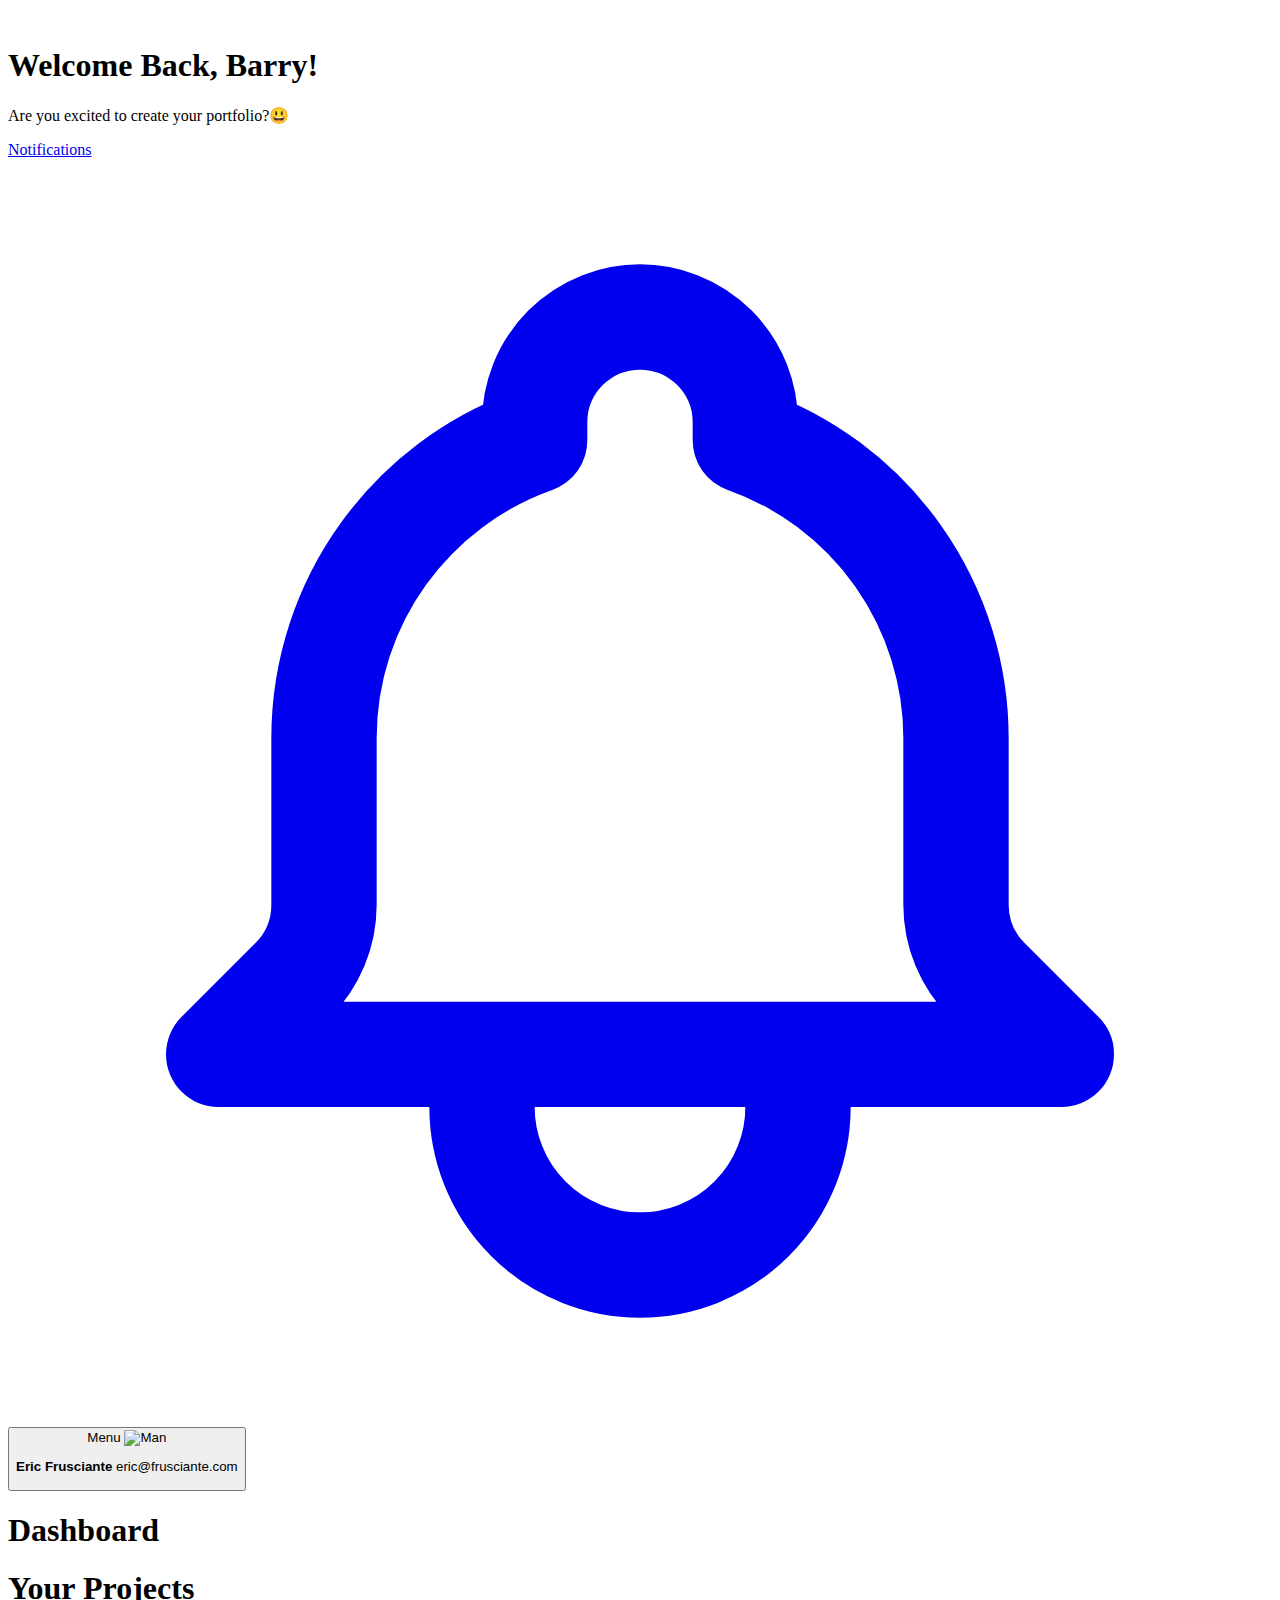
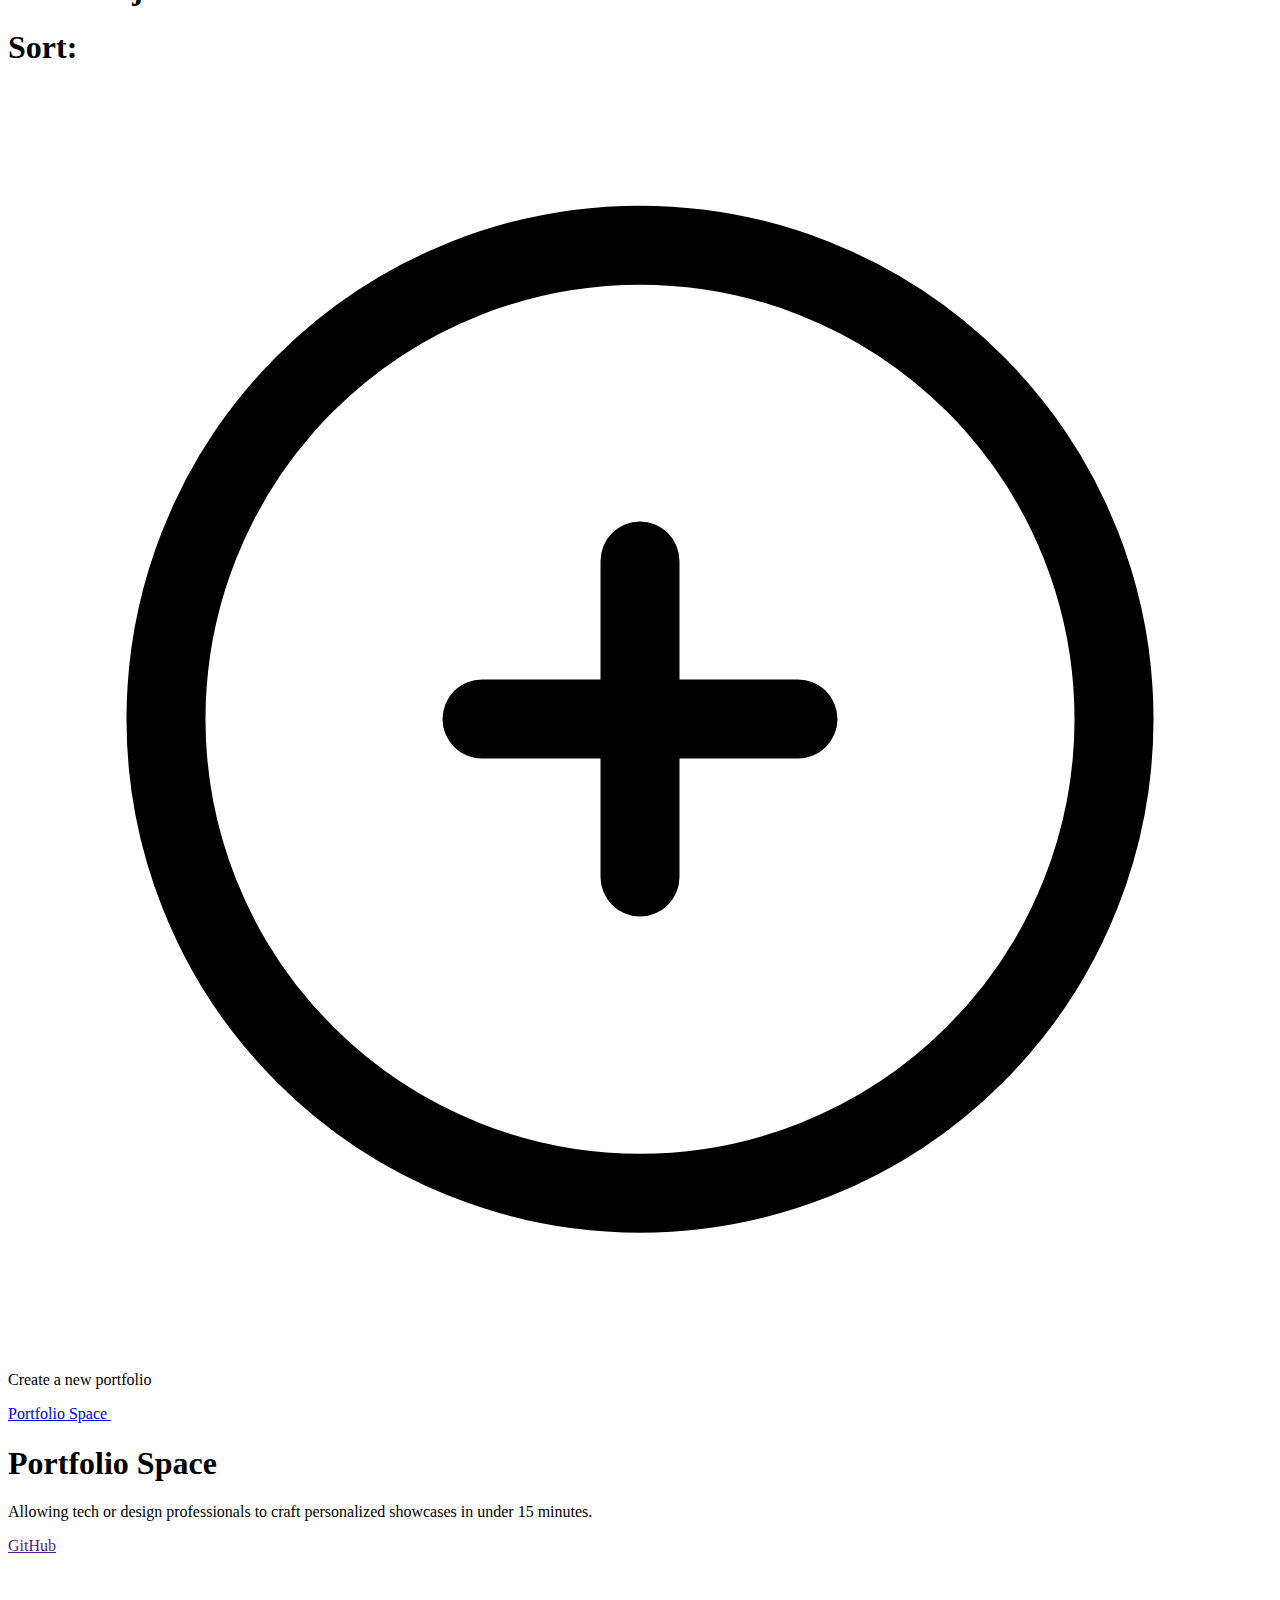
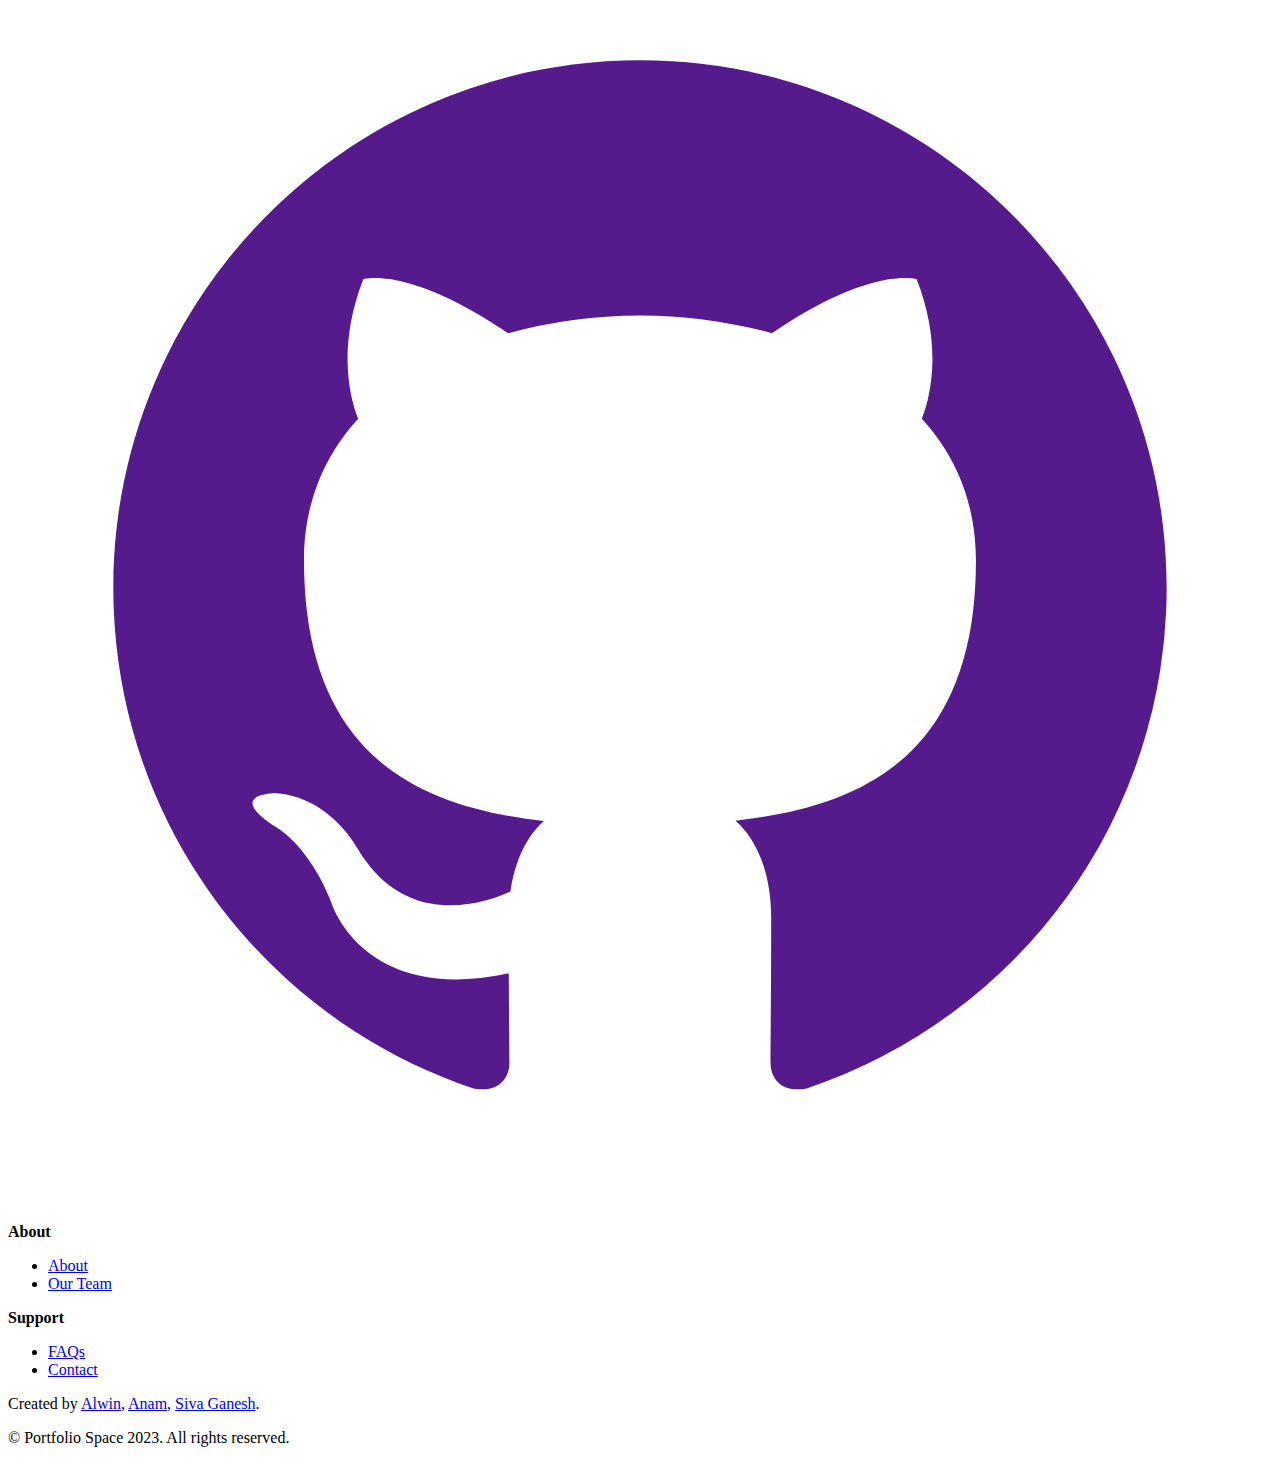
==== pages/dashboard/index.html @ 0261a819 "Created Dashboard" ====
<!doctype html>
<html lang="en">
  <head>
    <meta charset="UTF-8" />
    <meta name="viewport" content="width=device-width, initial-scale=1.0" />
    <link rel="stylesheet" href="output.css" />
    <script src="https://cdn.tailwindcss.com"></script>
    <title>Portfolio Space | Dashboard</title>
  </head>
  <body>
    <header>
        <div class="mx-auto max-w-screen-xl px-4 py-8 sm:px-6 lg:px-8">
          <div class="flex items-center sm:justify-between sm:gap-6">
              
              <div>
                  <img src="logo.svg" alt="">
              </div>
            <div class="mt-1">
                <h1 class="text-2xl font-bold text-gray-900 sm:text-3xl ">
                  Welcome Back, Barry!
                </h1>
          
                <p class="text-sm text-gray-500">
                  Are you excited to create your portfolio?😃
                </p>
              </div>

            <div
              class="flex flex-1 items-center justify-between gap-8 sm:justify-end"
            >
              <div class="flex gap-4 max-md:hidden">
      
                <a
                  href="#"
                  class="block shrink-0 rounded-lg bg-white p-2.5 text-gray-600 shadow-sm hover:text-gray-700"
                >
                  <span class="sr-only">Notifications</span>
                  <svg
                    xmlns="http://www.w3.org/2000/svg"
                    class="h-5 w-5"
                    fill="none"
                    viewBox="0 0 24 24"
                    stroke="currentColor"
                    stroke-width="2"
                  >
                    <path
                      stroke-linecap="round"
                      stroke-linejoin="round"
                      d="M15 17h5l-1.405-1.405A2.032 2.032 0 0118 14.158V11a6.002 6.002 0 00-4-5.659V5a2 2 0 10-4 0v.341C7.67 6.165 6 8.388 6 11v3.159c0 .538-.214 1.055-.595 1.436L4 17h5m6 0v1a3 3 0 11-6 0v-1m6 0H9"
                    />
                  </svg>
                </a>
              </div>
      
              <button
                type="button"
                class="group flex shrink-0 items-center rounded-lg transition"
              >
                <span class="sr-only">Menu</span>
                <img
                  alt="Man"
                  src="https://images.unsplash.com/photo-1600486913747-55e5470d6f40?ixlib=rb-1.2.1&ixid=MnwxMjA3fDB8MHxwaG90by1wYWdlfHx8fGVufDB8fHx8&auto=format&fit=crop&w=1770&q=80"
                  class="h-10 w-10 rounded-full object-cover max-md:hidden"
                />
      
                <p class="ms-2 hidden text-left text-xs sm:block max-md:hidden">
                  <strong class="block font-medium">Eric Frusciante</strong>
      
                  <span class="text-gray-500"> eric@frusciante.com </span>
                </p>
              </button>
            </div>
          </div>
      
          
        </div>
      </header>
    <div>
      <!-- Mobile menu, show/hide based on menu state. -->
      <header class="bg-white">
        <div class="mx-auto max-w-7xl px-4 py-4 sm:px-6 lg:px-8 pt-4 border border-gray-100">
          <h1 class="text-2xl font-bold tracking-tight text-gray-900">
            Dashboard
          </h1>
        </div>
      </header>
      <main class="bg-zinc-100 min-h-[80vh] py-6 max-md:flex max-md:flex-col">
        <div class="mx-auto max-w-7xl py-6 sm:px-6 lg:px-8 max-sm:mx-8 ">
          <h1 class="text-xl inline-block">Your Projects</h1>
          <h1 class="text-xl inline-block text-right w-1/2">Sort:</h1>
        </div>
        <div class="mx-auto max-w-7xl sm:px-6 lg:px-8 grid gap-y-8 grid-rows-3 grid-cols-4 max-md:grid-cols-1">
          <div class="flex flex-col justify-center items-center shadow-xl rounded-xl transition hover:shadow-sm bg-gradient-to-r from-indigo-200 via-red-200 to-yellow-100 w-60 h-32">
            <svg
              xmlns="http://www.w3.org/2000/svg"
              fill="none"
              viewBox="0 0 24 24"
              stroke-width="1.5"
              stroke="currentColor"
              class="w-10 h-16"
            >
              <path
                stroke-linecap="round"
                stroke-linejoin="round"
                d="M12 9v6m3-3H9m12 0a9 9 0 11-18 0 9 9 0 0118 0z"
              />
            </svg>
            <p class="font-semibold pb-3">Create a new portfolio</p>
          </div>
          <div class="flex flex-col justify-center items-center shadow-xl rounded-xl border-2 border-black bg-[url('')] w-60 h-32">
          </div>
          <div class="rounded-xl shadow-xl transition hover:shadow-sm border-black border-2 w-60 h-32"></div>

          <div class="rounded-xl shadow-xl transition hover:shadow-sm border-black border-2 w-60 h-32">
              
        </div>
        <div class="rounded-xl shadow-xl transition hover:shadow-sm border-black border-2 w-60 h-32">
            
        </div>
        </div>
    </div>
      </main>
  </body>
  <footer
    class="mx-auto max-w-screen-xl px-4 pb-8 pt-16 sm:px-6 lg:px-8 border-t">
    <div class="grid grid-cols-1 gap-4 lg:grid-cols-2">
      <div class="mx-auto max-w-sm lg:ml-0">
        <div class="flex gap-4">
          <a href="#" class="-m-1.5 p-1.5">
            <span class="sr-only">Portfolio Space</span>
            <img class="h-8 w-auto" src="./public/assets/logo.svg" alt=""/>
          </a>
          <h1 class="font-bold text-2xl">Portfolio Space</h1>
        </div>

        <p class="mt-4 text-gray-500 lg:text-left lg:text-lg">
          Allowing tech or design professionals to craft personalized showcases
          in under 15 minutes.
        </p>

        <div class="mt-6 flex gap-4 lg:justify-start">
          <a
            class="text-gray-700 transition hover:text-gray-700/75"
            href=""
            target="_blank"
            rel="noreferrer"
          >
            <span class="sr-only"> GitHub </span>
            <svg
              class="h-6 w-6"
              fill="currentColor"
              viewBox="0 0 24 24"
              aria-hidden="true"
            >
              <path
                fill-rule="evenodd"
                d="M12 2C6.477 2 2 6.484 2 12.017c0 4.425 2.865 8.18 6.839 9.504.5.092.682-.217.682-.483 0-.237-.008-.868-.013-1.703-2.782.605-3.369-1.343-3.369-1.343-.454-1.158-1.11-1.466-1.11-1.466-.908-.62.069-.608.069-.608 1.003.07 1.531 1.032 1.531 1.032.892 1.53 2.341 1.088 2.91.832.092-.647.35-1.088.636-1.338-2.22-.253-4.555-1.113-4.555-4.951 0-1.093.39-1.988 1.029-2.688-.103-.253-.446-1.272.098-2.65 0 0 .84-.27 2.75 1.026A9.564 9.564 0 0112 6.844c.85.004 1.705.115 2.504.337 1.909-1.296 2.747-1.027 2.747-1.027.546 1.379.202 2.398.1 2.651.64.7 1.028 1.595 1.028 2.688 0 3.848-2.339 4.695-4.566 4.943.359.309.678.92.678 1.855 0 1.338-.012 2.419-.012 2.747 0 .268.18.58.688.482A10.019 10.019 0 0022 12.017C22 6.484 17.522 2 12 2z"
                clip-rule="evenodd"
              />
            </svg>
          </a>
        </div>
      </div>

      <div class="flex lg:text-left w-full max-w-sm m-auto lg:max-w-full">
        <div class="w-full">
          <strong class="font-medium text-gray-900"> About </strong>

          <ul class="mt-6 space-y-1">
            <li>
              <a
                class="text-gray-700 transition hover:text-gray-700/75"
                href="/"
              >
                About
              </a>
            </li>

            <li>
              <a
                class="text-gray-700 transition hover:text-gray-700/75"
                href="/"
              >
                Our Team
              </a>
            </li>
          </ul>
        </div>

        <div class="w-full">
          <strong class="font-medium text-gray-900"> Support </strong>

          <ul class="mt-6 space-y-1">
            <li>
              <a
                class="text-gray-700 transition hover:text-gray-700/75"
                href="/"
              >
                FAQs
              </a>
            </li>

            <li>
              <a
                class="text-gray-700 transition hover:text-gray-700/75"
                href="/"
              >
                Contact
              </a>
            </li>
          </ul>
        </div>
      </div>
    </div>

    <div
      class="my-4 border-gray-100 pt-6 gap-2 w-full mx-auto max-w-sm lg:flex-row lg:max-w-none grid grid-cols-1 lg:grid-cols-2"
    >
      <p class="text-s/relaxed text-gray-500">
        Created by
        <a
          href="https://github.com/AlwinSunil"
          target="_blank"
          rel="noopener noreferrer"
          class="text-gray-700 underline transition hover:text-gray-700/75"
          >Alwin</a
        >,
        <a
          href="https://github.com/Anam-Ashraf7"
          target="_blank"
          rel="noopener noreferrer"
          class="text-gray-700 underline transition hover:text-gray-700/75"
          >Anam</a
        >,
        <a
          href="https://github.com/AlexCFrost"
          target="_blank"
          rel="noopener noreferrer"
          class="text-gray-700 underline transition hover:text-gray-700/75"
          >Siva Ganesh</a
        >.
      </p>
      <p class="text-s/relaxed text-gray-500">
        © Portfolio Space 2023. All rights reserved.
      </p>
    </div>
  </footer>
</html>
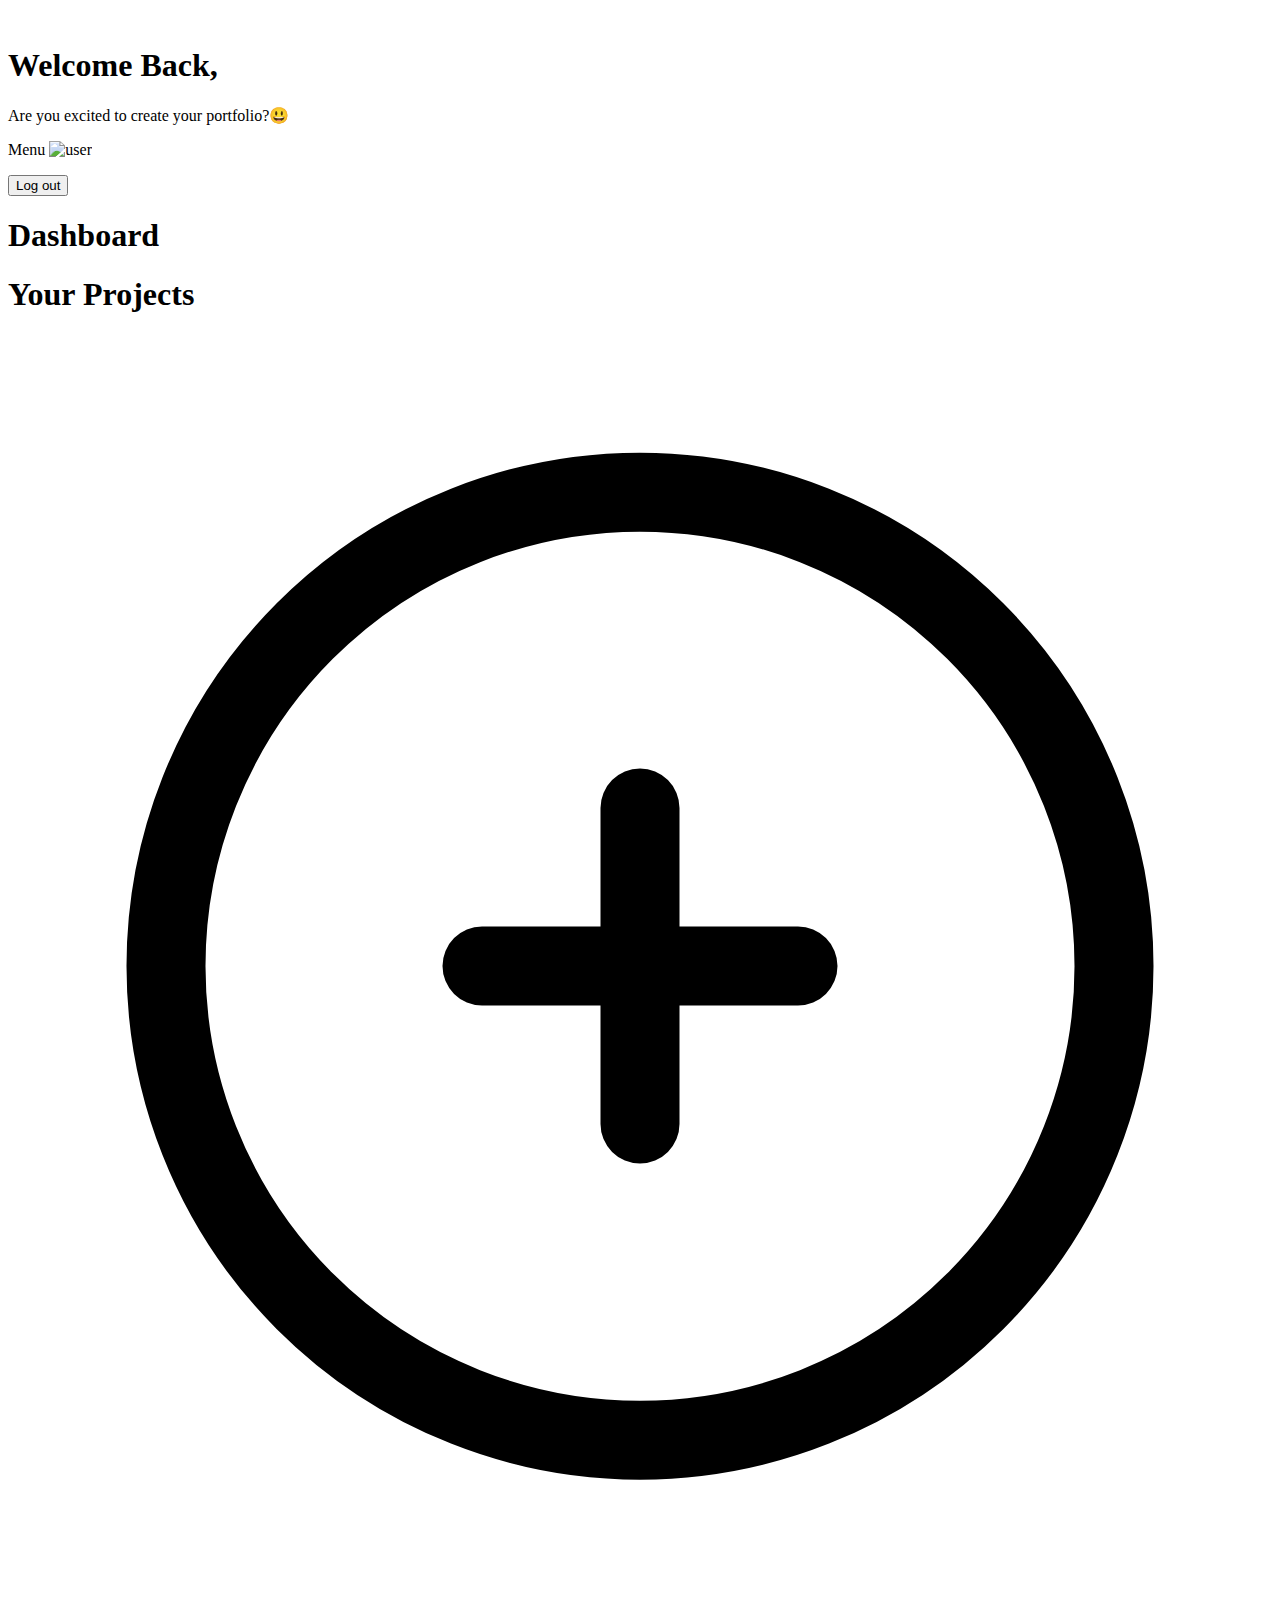
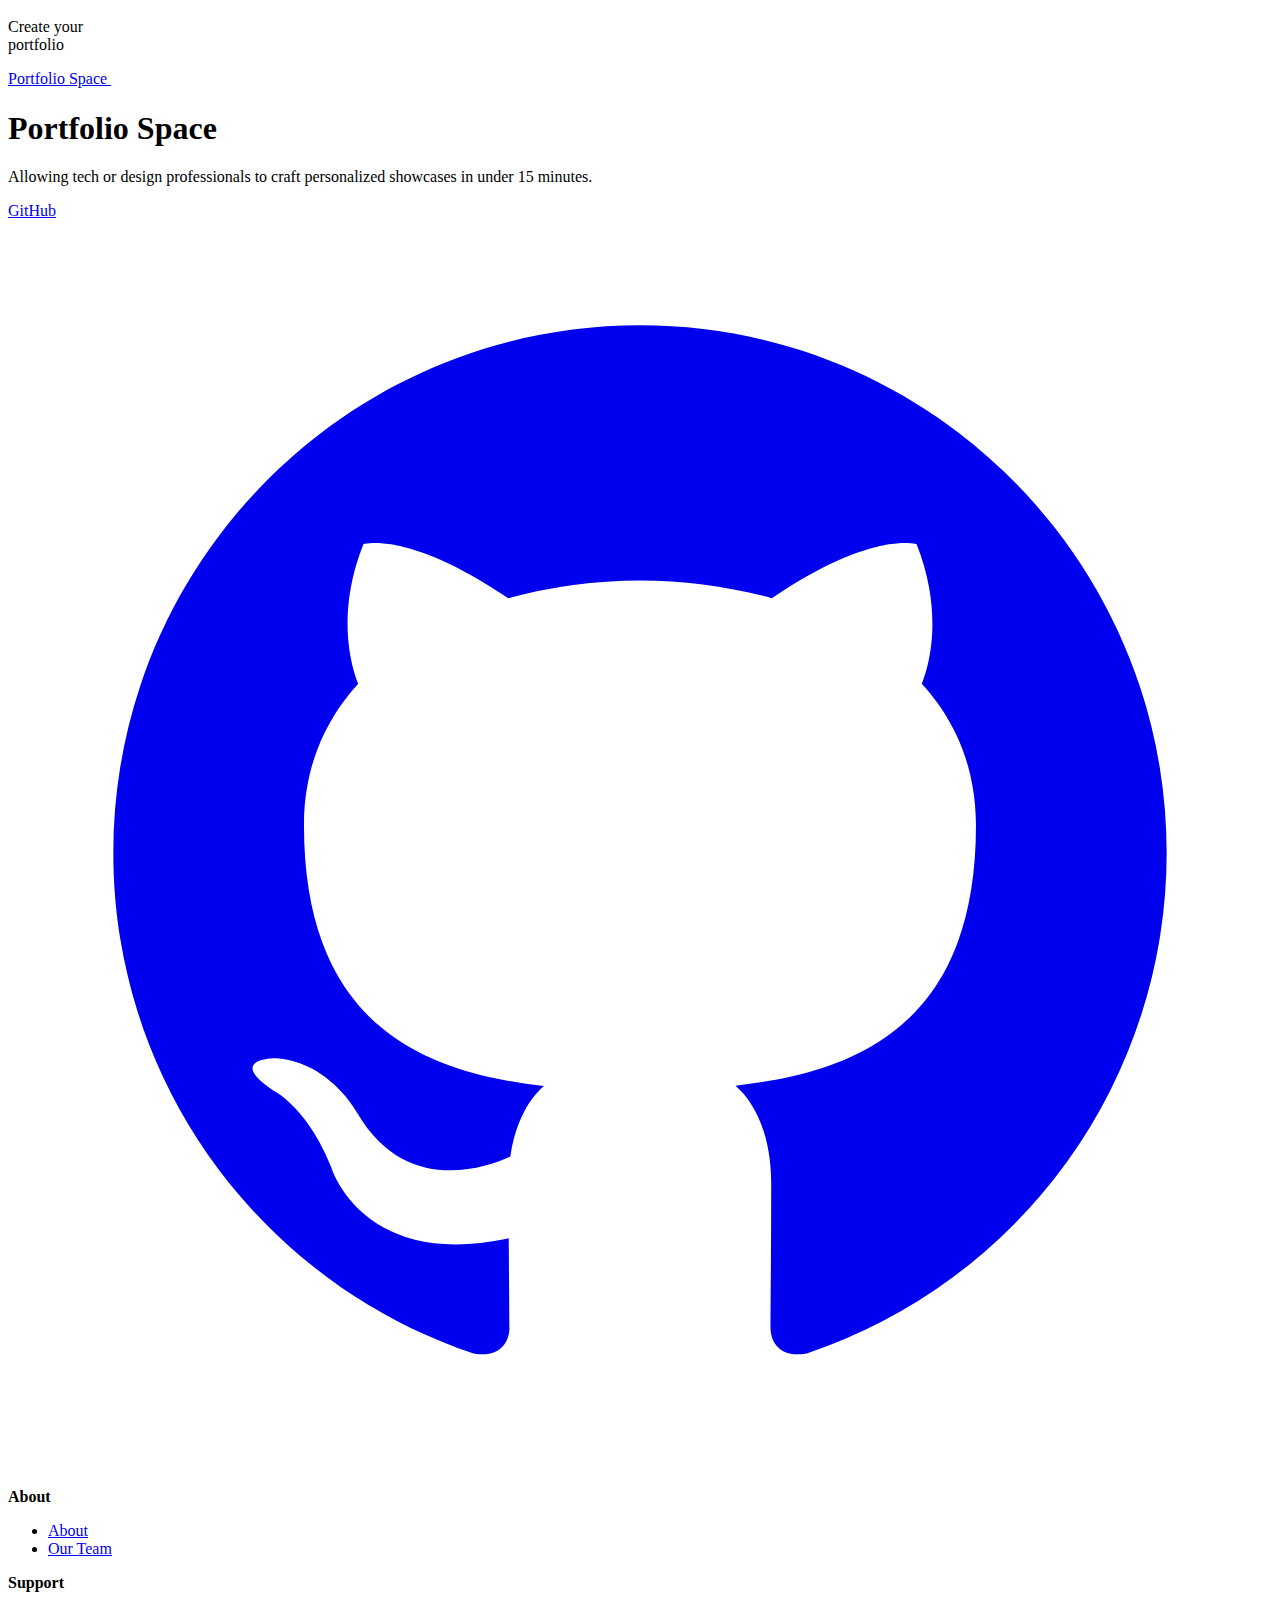
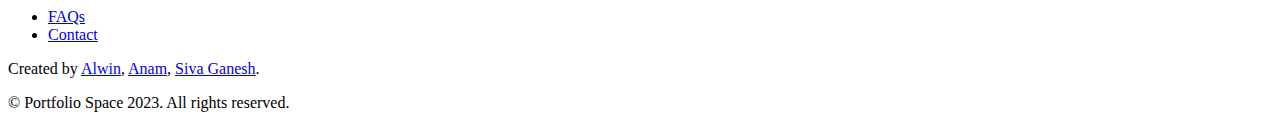
==== commit fcb69650: "Implemented login functionality." ====
--- a/pages/dashboard/index.html
+++ b/pages/dashboard/index.html
@@ -1,248 +1,224 @@
 <!doctype html>
 <html lang="en">
-  <head>
-    <meta charset="UTF-8" />
-    <meta name="viewport" content="width=device-width, initial-scale=1.0" />
-    <link rel="stylesheet" href="output.css" />
-    <script src="https://cdn.tailwindcss.com"></script>
-    <title>Portfolio Space | Dashboard</title>
-  </head>
-  <body>
-    <header>
-        <div class="mx-auto max-w-screen-xl px-4 py-8 sm:px-6 lg:px-8">
-          <div class="flex items-center sm:justify-between sm:gap-6">
-              
-              <div>
-                  <img src="logo.svg" alt="">
-              </div>
-            <div class="mt-1">
-                <h1 class="text-2xl font-bold text-gray-900 sm:text-3xl ">
-                  Welcome Back, Barry!
+    <head>
+        <meta charset="UTF-8" />
+        <meta name="viewport" content="width=device-width, initial-scale=1.0" />
+        <link rel="stylesheet" href="/output.css" />
+        <script src="https://cdn.tailwindcss.com"></script>
+        <title>Dashboard | Portfolio Space</title>
+        <script type="module" src="/public/firebase.js"></script>
+    </head>
+
+    <body>
+        <header>
+            <div class="mx-auto max-w-screen-xl px-4 py-8 sm:px-6 lg:px-8">
+                <div
+                    class="flex items-center sm:justify-between gap-4 sm:gap-6">
+                    <img src="../../public/assets/logo.svg" alt="" />
+                    <div class="mt-1">
+                        <h1
+                            class="text-2xl font-bold text-gray-900 sm:text-3xl">
+                            Welcome Back, <span id="header-name"></span>
+                        </h1>
+
+                        <p class="text-sm text-gray-500">
+                            Are you excited to create your portfolio?😃
+                        </p>
+                    </div>
+
+                    <div
+                        class="flex flex-1 items-center justify-between sm:justify-end">
+                        <div
+                            class="group flex shrink-0 items-center rounded-lg transition border px-4 py-2">
+                            <span class="sr-only">Menu</span>
+                            <img
+                                alt="user"
+                                src=""
+                                class="h-10 w-10 rounded-full object-cover max-md:hidden"
+                                id="display-image" />
+
+                            <p
+                                class="ms-2 hidden text-left text-xs sm:block max-md:hidden">
+                                <strong
+                                    class="block font-medium"
+                                    id="displayname"></strong>
+                                <span class="text-gray-500" id="email"></span>
+                            </p>
+
+                            <button
+                                type="button"
+                                class="focus:outline-none text-white bg-red-700 hover:bg-red-800 focus:ring-4 focus:ring-red-300 font-medium rounded-lg text-sm px-5 py-2.5 mr-2 mb-2 dark:bg-red-600 dark:hover:bg-red-700 dark:focus:ring-red-900 ml-4"
+                                id="logout-btn">
+                                Log out
+                            </button>
+                        </div>
+                    </div>
+                </div>
+            </div>
+        </header>
+
+        <div class="bg-white">
+            <div
+                class="mx-auto max-w-7xl px-4 py-4 sm:px-6 lg:px-8 pt-4 border border-gray-100">
+                <h1 class="text-2xl font-bold tracking-tight text-gray-900">
+                    Dashboard
                 </h1>
-          
-                <p class="text-sm text-gray-500">
-                  Are you excited to create your portfolio?😃
+            </div>
+        </div>
+
+        <main class="bg-zinc-100 min-h-[80vh] py-2 max-md:flex max-md:flex-col">
+            <div class="mx-auto max-w-7xl py-4 sm:px-6 lg:px-8 max-sm:mx-8">
+                <h1 class="text-xl inline-block font-medium">Your Projects</h1>
+            </div>
+            <div
+                class="mx-auto max-w-7xl sm:px-6 lg:px-8 grid gap-8 grid-rows-3 grid-cols-4 max-md:grid-cols-1 py-2">
+                <div
+                    class="flex flex-col justify-center items-center rounded-xl transition shadow-sm hover:shadow-lg hover:cursor-pointer bg-white w-50 p-6">
+                    <svg
+                        xmlns="http://www.w3.org/2000/svg"
+                        fill="none"
+                        viewBox="0 0 24 24"
+                        stroke-width="1.5"
+                        stroke="currentColor"
+                        class="w-10 h-12">
+                        <path
+                            stroke-linecap="round"
+                            stroke-linejoin="round"
+                            d="M12 9v6m3-3H9m12 0a9 9 0 11-18 0 9 9 0 0118 0z" />
+                    </svg>
+                    <p class="font-semibold pb-3 text-center leading-5">
+                        Create your <br />
+                        portfolio
+                    </p>
+                </div>
+            </div>
+        </main>
+
+        <footer
+            class="bg-white mx-auto max-w-screen-xl px-4 pb-8 pt-16 sm:px-6 lg:px-8">
+            <div class="grid grid-cols-1 gap-4 lg:grid-cols-2">
+                <div class="mx-auto max-w-sm lg:ml-0">
+                    <div class="flex gap-4">
+                        <a href="#" class="-m-1.5 p-1.5">
+                            <span class="sr-only">Portfolio Space</span>
+                            <img
+                                class="h-8 w-auto"
+                                src="../../public/assets/logo.svg"
+                                alt="" />
+                        </a>
+                        <h1 class="font-bold text-2xl">Portfolio Space</h1>
+                    </div>
+
+                    <p class="mt-4 text-gray-500 lg:text-left lg:text-lg">
+                        Allowing tech or design professionals to craft
+                        personalized showcases in under 15 minutes.
+                    </p>
+
+                    <div class="mt-6 flex gap-4 lg:justify-start">
+                        <a
+                            class="text-gray-700 transition hover:text-gray-700/75"
+                            href="https://github.com/portfolio-space/portfolio-space-web"
+                            target="_blank"
+                            rel="noreferrer">
+                            <span class="sr-only"> GitHub </span>
+                            <svg
+                                class="h-6 w-6"
+                                fill="currentColor"
+                                viewBox="0 0 24 24"
+                                aria-hidden="true">
+                                <path
+                                    fill-rule="evenodd"
+                                    d="M12 2C6.477 2 2 6.484 2 12.017c0 4.425 2.865 8.18 6.839 9.504.5.092.682-.217.682-.483 0-.237-.008-.868-.013-1.703-2.782.605-3.369-1.343-3.369-1.343-.454-1.158-1.11-1.466-1.11-1.466-.908-.62.069-.608.069-.608 1.003.07 1.531 1.032 1.531 1.032.892 1.53 2.341 1.088 2.91.832.092-.647.35-1.088.636-1.338-2.22-.253-4.555-1.113-4.555-4.951 0-1.093.39-1.988 1.029-2.688-.103-.253-.446-1.272.098-2.65 0 0 .84-.27 2.75 1.026A9.564 9.564 0 0112 6.844c.85.004 1.705.115 2.504.337 1.909-1.296 2.747-1.027 2.747-1.027.546 1.379.202 2.398.1 2.651.64.7 1.028 1.595 1.028 2.688 0 3.848-2.339 4.695-4.566 4.943.359.309.678.92.678 1.855 0 1.338-.012 2.419-.012 2.747 0 .268.18.58.688.482A10.019 10.019 0 0022 12.017C22 6.484 17.522 2 12 2z"
+                                    clip-rule="evenodd" />
+                            </svg>
+                        </a>
+                    </div>
+                </div>
+
+                <div
+                    class="flex lg:text-left w-full max-w-sm m-auto lg:max-w-full">
+                    <div class="w-full">
+                        <strong class="font-medium text-gray-900">
+                            About
+                        </strong>
+
+                        <ul class="mt-6 space-y-1">
+                            <li>
+                                <a
+                                    class="text-gray-700 transition hover:text-gray-700/75"
+                                    href="/">
+                                    About
+                                </a>
+                            </li>
+
+                            <li>
+                                <a
+                                    class="text-gray-700 transition hover:text-gray-700/75"
+                                    href="/">
+                                    Our Team
+                                </a>
+                            </li>
+                        </ul>
+                    </div>
+
+                    <div class="w-full">
+                        <strong class="font-medium text-gray-900">
+                            Support
+                        </strong>
+
+                        <ul class="mt-6 space-y-1">
+                            <li>
+                                <a
+                                    class="text-gray-700 transition hover:text-gray-700/75"
+                                    href="/">
+                                    FAQs
+                                </a>
+                            </li>
+
+                            <li>
+                                <a
+                                    class="text-gray-700 transition hover:text-gray-700/75"
+                                    href="/">
+                                    Contact
+                                </a>
+                            </li>
+                        </ul>
+                    </div>
+                </div>
+            </div>
+
+            <div
+                class="my-4 border-gray-100 pt-6 gap-2 w-full mx-auto max-w-sm lg:flex-row lg:max-w-none grid grid-cols-1 lg:grid-cols-2">
+                <p class="text-s/relaxed text-gray-500">
+                    Created by
+                    <a
+                        href="https://github.com/AlwinSunil"
+                        target="_blank"
+                        rel="noopener noreferrer"
+                        class="text-gray-700 underline transition hover:text-gray-700/75"
+                        >Alwin</a
+                    >,
+                    <a
+                        href="https://github.com/Anam-Ashraf7"
+                        target="_blank"
+                        rel="noopener noreferrer"
+                        class="text-gray-700 underline transition hover:text-gray-700/75"
+                        >Anam</a
+                    >,
+                    <a
+                        href="https://github.com/AlexCFrost"
+                        target="_blank"
+                        rel="noopener noreferrer"
+                        class="text-gray-700 underline transition hover:text-gray-700/75"
+                        >Siva Ganesh</a
+                    >.
                 </p>
-              </div>
-
-            <div
-              class="flex flex-1 items-center justify-between gap-8 sm:justify-end"
-            >
-              <div class="flex gap-4 max-md:hidden">
-      
-                <a
-                  href="#"
-                  class="block shrink-0 rounded-lg bg-white p-2.5 text-gray-600 shadow-sm hover:text-gray-700"
-                >
-                  <span class="sr-only">Notifications</span>
-                  <svg
-                    xmlns="http://www.w3.org/2000/svg"
-                    class="h-5 w-5"
-                    fill="none"
-                    viewBox="0 0 24 24"
-                    stroke="currentColor"
-                    stroke-width="2"
-                  >
-                    <path
-                      stroke-linecap="round"
-                      stroke-linejoin="round"
-                      d="M15 17h5l-1.405-1.405A2.032 2.032 0 0118 14.158V11a6.002 6.002 0 00-4-5.659V5a2 2 0 10-4 0v.341C7.67 6.165 6 8.388 6 11v3.159c0 .538-.214 1.055-.595 1.436L4 17h5m6 0v1a3 3 0 11-6 0v-1m6 0H9"
-                    />
-                  </svg>
-                </a>
-              </div>
-      
-              <button
-                type="button"
-                class="group flex shrink-0 items-center rounded-lg transition"
-              >
-                <span class="sr-only">Menu</span>
-                <img
-                  alt="Man"
-                  src="https://images.unsplash.com/photo-1600486913747-55e5470d6f40?ixlib=rb-1.2.1&ixid=MnwxMjA3fDB8MHxwaG90by1wYWdlfHx8fGVufDB8fHx8&auto=format&fit=crop&w=1770&q=80"
-                  class="h-10 w-10 rounded-full object-cover max-md:hidden"
-                />
-      
-                <p class="ms-2 hidden text-left text-xs sm:block max-md:hidden">
-                  <strong class="block font-medium">Eric Frusciante</strong>
-      
-                  <span class="text-gray-500"> eric@frusciante.com </span>
+                <p class="text-s/relaxed text-gray-500">
+                    © Portfolio Space 2023. All rights reserved.
                 </p>
-              </button>
-            </div>
-          </div>
-      
-          
-        </div>
-      </header>
-    <div>
-      <!-- Mobile menu, show/hide based on menu state. -->
-      <header class="bg-white">
-        <div class="mx-auto max-w-7xl px-4 py-4 sm:px-6 lg:px-8 pt-4 border border-gray-100">
-          <h1 class="text-2xl font-bold tracking-tight text-gray-900">
-            Dashboard
-          </h1>
-        </div>
-      </header>
-      <main class="bg-zinc-100 min-h-[80vh] py-6 max-md:flex max-md:flex-col">
-        <div class="mx-auto max-w-7xl py-6 sm:px-6 lg:px-8 max-sm:mx-8 ">
-          <h1 class="text-xl inline-block">Your Projects</h1>
-          <h1 class="text-xl inline-block text-right w-1/2">Sort:</h1>
-        </div>
-        <div class="mx-auto max-w-7xl sm:px-6 lg:px-8 grid gap-y-8 grid-rows-3 grid-cols-4 max-md:grid-cols-1">
-          <div class="flex flex-col justify-center items-center shadow-xl rounded-xl transition hover:shadow-sm bg-gradient-to-r from-indigo-200 via-red-200 to-yellow-100 w-60 h-32">
-            <svg
-              xmlns="http://www.w3.org/2000/svg"
-              fill="none"
-              viewBox="0 0 24 24"
-              stroke-width="1.5"
-              stroke="currentColor"
-              class="w-10 h-16"
-            >
-              <path
-                stroke-linecap="round"
-                stroke-linejoin="round"
-                d="M12 9v6m3-3H9m12 0a9 9 0 11-18 0 9 9 0 0118 0z"
-              />
-            </svg>
-            <p class="font-semibold pb-3">Create a new portfolio</p>
-          </div>
-          <div class="flex flex-col justify-center items-center shadow-xl rounded-xl border-2 border-black bg-[url('')] w-60 h-32">
-          </div>
-          <div class="rounded-xl shadow-xl transition hover:shadow-sm border-black border-2 w-60 h-32"></div>
-
-          <div class="rounded-xl shadow-xl transition hover:shadow-sm border-black border-2 w-60 h-32">
-              
-        </div>
-        <div class="rounded-xl shadow-xl transition hover:shadow-sm border-black border-2 w-60 h-32">
-            
-        </div>
-        </div>
-    </div>
-      </main>
-  </body>
-  <footer
-    class="mx-auto max-w-screen-xl px-4 pb-8 pt-16 sm:px-6 lg:px-8 border-t">
-    <div class="grid grid-cols-1 gap-4 lg:grid-cols-2">
-      <div class="mx-auto max-w-sm lg:ml-0">
-        <div class="flex gap-4">
-          <a href="#" class="-m-1.5 p-1.5">
-            <span class="sr-only">Portfolio Space</span>
-            <img class="h-8 w-auto" src="./public/assets/logo.svg" alt=""/>
-          </a>
-          <h1 class="font-bold text-2xl">Portfolio Space</h1>
-        </div>
-
-        <p class="mt-4 text-gray-500 lg:text-left lg:text-lg">
-          Allowing tech or design professionals to craft personalized showcases
-          in under 15 minutes.
-        </p>
-
-        <div class="mt-6 flex gap-4 lg:justify-start">
-          <a
-            class="text-gray-700 transition hover:text-gray-700/75"
-            href=""
-            target="_blank"
-            rel="noreferrer"
-          >
-            <span class="sr-only"> GitHub </span>
-            <svg
-              class="h-6 w-6"
-              fill="currentColor"
-              viewBox="0 0 24 24"
-              aria-hidden="true"
-            >
-              <path
-                fill-rule="evenodd"
-                d="M12 2C6.477 2 2 6.484 2 12.017c0 4.425 2.865 8.18 6.839 9.504.5.092.682-.217.682-.483 0-.237-.008-.868-.013-1.703-2.782.605-3.369-1.343-3.369-1.343-.454-1.158-1.11-1.466-1.11-1.466-.908-.62.069-.608.069-.608 1.003.07 1.531 1.032 1.531 1.032.892 1.53 2.341 1.088 2.91.832.092-.647.35-1.088.636-1.338-2.22-.253-4.555-1.113-4.555-4.951 0-1.093.39-1.988 1.029-2.688-.103-.253-.446-1.272.098-2.65 0 0 .84-.27 2.75 1.026A9.564 9.564 0 0112 6.844c.85.004 1.705.115 2.504.337 1.909-1.296 2.747-1.027 2.747-1.027.546 1.379.202 2.398.1 2.651.64.7 1.028 1.595 1.028 2.688 0 3.848-2.339 4.695-4.566 4.943.359.309.678.92.678 1.855 0 1.338-.012 2.419-.012 2.747 0 .268.18.58.688.482A10.019 10.019 0 0022 12.017C22 6.484 17.522 2 12 2z"
-                clip-rule="evenodd"
-              />
-            </svg>
-          </a>
-        </div>
-      </div>
-
-      <div class="flex lg:text-left w-full max-w-sm m-auto lg:max-w-full">
-        <div class="w-full">
-          <strong class="font-medium text-gray-900"> About </strong>
-
-          <ul class="mt-6 space-y-1">
-            <li>
-              <a
-                class="text-gray-700 transition hover:text-gray-700/75"
-                href="/"
-              >
-                About
-              </a>
-            </li>
-
-            <li>
-              <a
-                class="text-gray-700 transition hover:text-gray-700/75"
-                href="/"
-              >
-                Our Team
-              </a>
-            </li>
-          </ul>
-        </div>
-
-        <div class="w-full">
-          <strong class="font-medium text-gray-900"> Support </strong>
-
-          <ul class="mt-6 space-y-1">
-            <li>
-              <a
-                class="text-gray-700 transition hover:text-gray-700/75"
-                href="/"
-              >
-                FAQs
-              </a>
-            </li>
-
-            <li>
-              <a
-                class="text-gray-700 transition hover:text-gray-700/75"
-                href="/"
-              >
-                Contact
-              </a>
-            </li>
-          </ul>
-        </div>
-      </div>
-    </div>
-
-    <div
-      class="my-4 border-gray-100 pt-6 gap-2 w-full mx-auto max-w-sm lg:flex-row lg:max-w-none grid grid-cols-1 lg:grid-cols-2"
-    >
-      <p class="text-s/relaxed text-gray-500">
-        Created by
-        <a
-          href="https://github.com/AlwinSunil"
-          target="_blank"
-          rel="noopener noreferrer"
-          class="text-gray-700 underline transition hover:text-gray-700/75"
-          >Alwin</a
-        >,
-        <a
-          href="https://github.com/Anam-Ashraf7"
-          target="_blank"
-          rel="noopener noreferrer"
-          class="text-gray-700 underline transition hover:text-gray-700/75"
-          >Anam</a
-        >,
-        <a
-          href="https://github.com/AlexCFrost"
-          target="_blank"
-          rel="noopener noreferrer"
-          class="text-gray-700 underline transition hover:text-gray-700/75"
-          >Siva Ganesh</a
-        >.
-      </p>
-      <p class="text-s/relaxed text-gray-500">
-        © Portfolio Space 2023. All rights reserved.
-      </p>
-    </div>
-  </footer>
+            </div>
+        </footer>
+    </body>
+
+    <script type="module" src="./script.js"></script>
 </html>
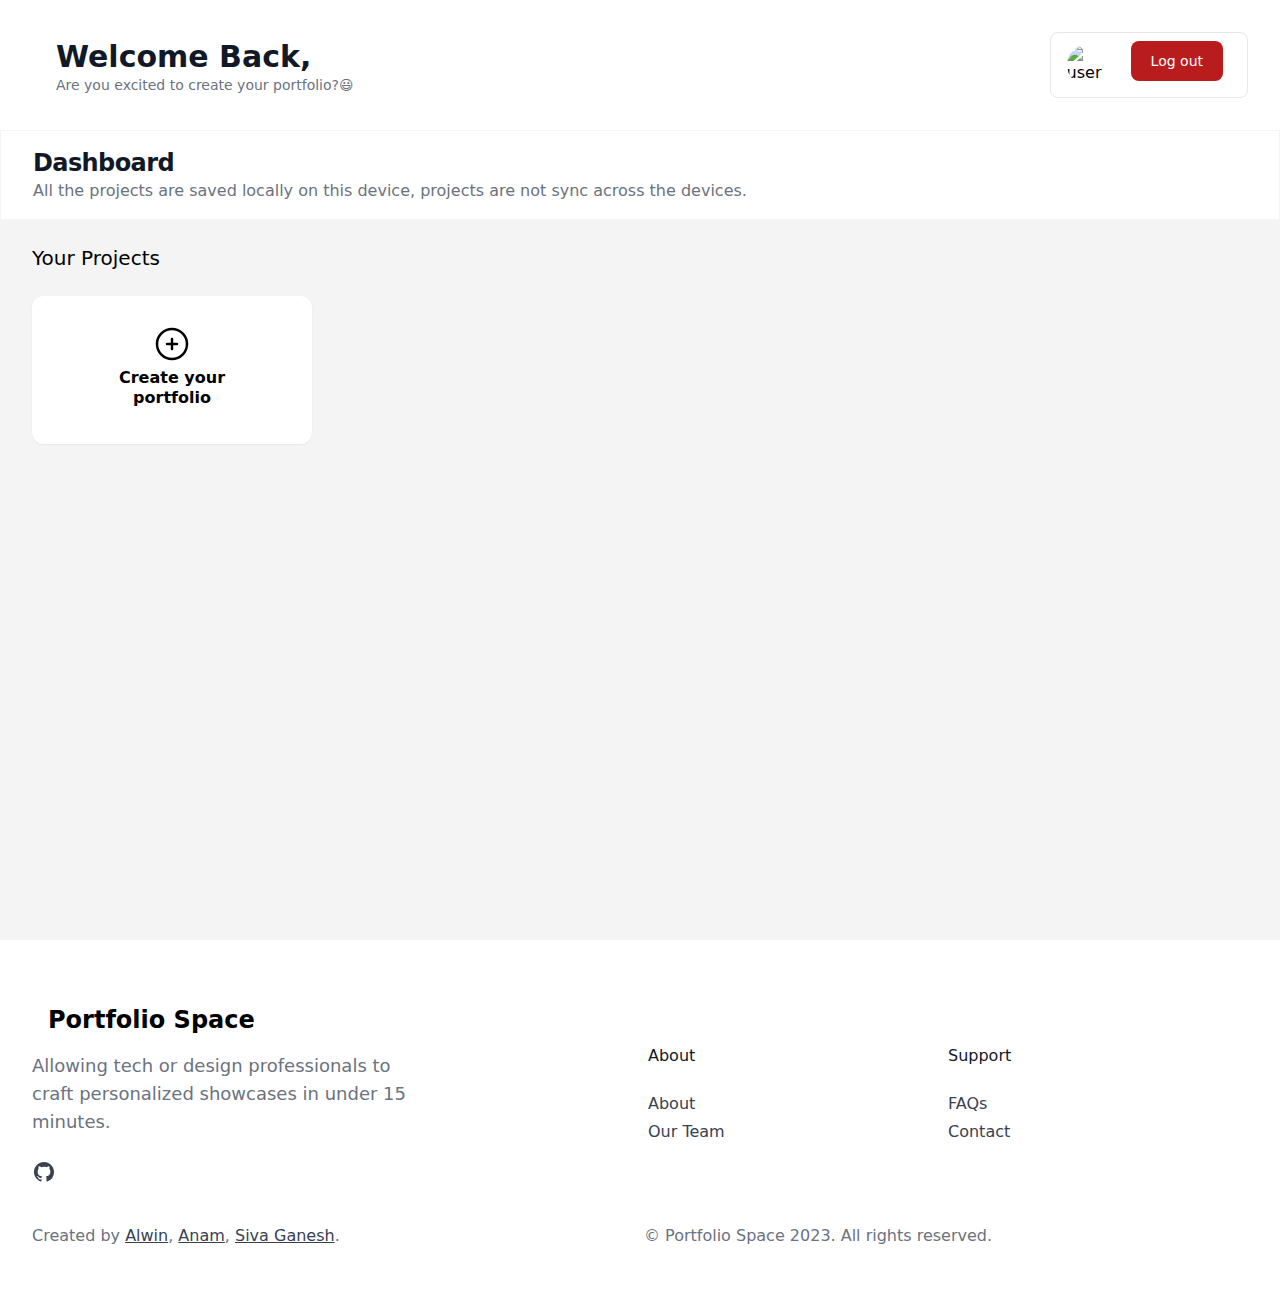
==== commit 0d8eb2d4: "Improved codebase." ====
--- a/pages/dashboard/index.html
+++ b/pages/dashboard/index.html
@@ -3,67 +3,62 @@
     <head>
         <meta charset="UTF-8" />
         <meta name="viewport" content="width=device-width, initial-scale=1.0" />
-        <link rel="stylesheet" href="/output.css" />
-        <script src="https://cdn.tailwindcss.com"></script>
         <title>Dashboard | Portfolio Space</title>
-        <script type="module" src="/public/firebase.js"></script>
+        <link rel="stylesheet" href="/public/app.css" />
+        <script type="module" src="/public/helpers/firebase.js"></script>
     </head>
 
     <body>
-        <header>
-            <div class="mx-auto max-w-screen-xl px-4 py-8 sm:px-6 lg:px-8">
+        <header class="mx-auto max-w-screen-xl px-4 py-8 sm:px-6 lg:px-8">
+            <div class="flex items-center sm:justify-between gap-4 sm:gap-6">
+                <img src="../../public/assets/logo.svg" alt="" />
+                <div class="mt-1">
+                    <h1 class="text-2xl font-bold text-gray-900 sm:text-3xl">
+                        Welcome Back, <span id="header-name"></span>
+                    </h1>
+                    <p class="text-sm text-gray-500">
+                        Are you excited to create your portfolio?😃
+                    </p>
+                </div>
+
                 <div
-                    class="flex items-center sm:justify-between gap-4 sm:gap-6">
-                    <img src="../../public/assets/logo.svg" alt="" />
-                    <div class="mt-1">
-                        <h1
-                            class="text-2xl font-bold text-gray-900 sm:text-3xl">
-                            Welcome Back, <span id="header-name"></span>
-                        </h1>
-
-                        <p class="text-sm text-gray-500">
-                            Are you excited to create your portfolio?😃
+                    class="flex flex-1 items-center justify-between sm:justify-end">
+                    <div
+                        class="group flex shrink-0 items-center rounded-lg transition border px-4 py-2">
+                        <span class="sr-only">Menu</span>
+                        <img
+                            alt="user"
+                            src=""
+                            class="h-10 w-10 rounded-full object-cover max-md:hidden"
+                            id="display-image" />
+
+                        <p
+                            class="ms-2 hidden text-left text-xs sm:block max-md:hidden">
+                            <strong
+                                class="block font-medium"
+                                id="displayname"></strong>
+                            <span class="text-gray-500" id="email"></span>
                         </p>
-                    </div>
-
-                    <div
-                        class="flex flex-1 items-center justify-between sm:justify-end">
-                        <div
-                            class="group flex shrink-0 items-center rounded-lg transition border px-4 py-2">
-                            <span class="sr-only">Menu</span>
-                            <img
-                                alt="user"
-                                src=""
-                                class="h-10 w-10 rounded-full object-cover max-md:hidden"
-                                id="display-image" />
-
-                            <p
-                                class="ms-2 hidden text-left text-xs sm:block max-md:hidden">
-                                <strong
-                                    class="block font-medium"
-                                    id="displayname"></strong>
-                                <span class="text-gray-500" id="email"></span>
-                            </p>
-
-                            <button
-                                type="button"
-                                class="focus:outline-none text-white bg-red-700 hover:bg-red-800 focus:ring-4 focus:ring-red-300 font-medium rounded-lg text-sm px-5 py-2.5 mr-2 mb-2 dark:bg-red-600 dark:hover:bg-red-700 dark:focus:ring-red-900 ml-4"
-                                id="logout-btn">
-                                Log out
-                            </button>
-                        </div>
+                        <button
+                            type="button"
+                            class="focus:outline-none text-white bg-red-700 hover:bg-red-800 focus:ring-4 focus:ring-red-300 font-medium rounded-lg text-sm px-5 py-2.5 mr-2 mb-2 dark:bg-red-600 dark:hover:bg-red-700 dark:focus:ring-red-900 ml-4"
+                            id="logout-btn">
+                            Log out
+                        </button>
                     </div>
                 </div>
             </div>
         </header>
 
-        <div class="bg-white">
-            <div
-                class="mx-auto max-w-7xl px-4 py-4 sm:px-6 lg:px-8 pt-4 border border-gray-100">
-                <h1 class="text-2xl font-bold tracking-tight text-gray-900">
-                    Dashboard
-                </h1>
-            </div>
+        <div
+            class="bg-white mx-auto max-w-7xl px-4 py-4 sm:px-6 lg:px-8 pt-4 border border-gray-100">
+            <h1 class="text-2xl font-bold tracking-tight text-gray-900">
+                Dashboard
+            </h1>
+            <p class="font-normal text-gray-500">
+                All the projects are saved locally on this device, projects are
+                not sync across the devices.
+            </p>
         </div>
 
         <main class="bg-zinc-100 min-h-[80vh] py-2 max-md:flex max-md:flex-col">
@@ -220,5 +215,6 @@
         </footer>
     </body>
 
+    <script type="module" src="/public/helpers/header.js"></script>
     <script type="module" src="./script.js"></script>
 </html>
--- a/public/app.css
+++ b/public/app.css
@@ -0,0 +1,3623 @@
+/*
+! tailwindcss v3.3.3 | MIT License | https://tailwindcss.com
+*/
+
+/*
+1. Prevent padding and border from affecting element width. (https://github.com/mozdevs/cssremedy/issues/4)
+2. Allow adding a border to an element by just adding a border-width. (https://github.com/tailwindcss/tailwindcss/pull/116)
+*/
+
+*,
+::before,
+::after {
+    box-sizing: border-box;
+    /* 1 */
+    border-width: 0;
+    /* 2 */
+    border-style: solid;
+    /* 2 */
+    border-color: #e5e7eb;
+    /* 2 */
+}
+
+::before,
+::after {
+    --tw-content: "";
+}
+
+/*
+1. Use a consistent sensible line-height in all browsers.
+2. Prevent adjustments of font size after orientation changes in iOS.
+3. Use a more readable tab size.
+4. Use the user's configured `sans` font-family by default.
+5. Use the user's configured `sans` font-feature-settings by default.
+6. Use the user's configured `sans` font-variation-settings by default.
+*/
+
+html {
+    line-height: 1.5;
+    /* 1 */
+    -webkit-text-size-adjust: 100%;
+    /* 2 */
+    -moz-tab-size: 4;
+    /* 3 */
+    -o-tab-size: 4;
+    tab-size: 4;
+    /* 3 */
+    font-family:
+        ui-sans-serif,
+        system-ui,
+        -apple-system,
+        BlinkMacSystemFont,
+        "Segoe UI",
+        Roboto,
+        "Helvetica Neue",
+        Arial,
+        "Noto Sans",
+        sans-serif,
+        "Apple Color Emoji",
+        "Segoe UI Emoji",
+        "Segoe UI Symbol",
+        "Noto Color Emoji";
+    /* 4 */
+    font-feature-settings: normal;
+    /* 5 */
+    font-variation-settings: normal;
+    /* 6 */
+}
+
+/*
+1. Remove the margin in all browsers.
+2. Inherit line-height from `html` so users can set them as a class directly on the `html` element.
+*/
+
+body {
+    margin: 0;
+    /* 1 */
+    line-height: inherit;
+    /* 2 */
+}
+
+/*
+1. Add the correct height in Firefox.
+2. Correct the inheritance of border color in Firefox. (https://bugzilla.mozilla.org/show_bug.cgi?id=190655)
+3. Ensure horizontal rules are visible by default.
+*/
+
+hr {
+    height: 0;
+    /* 1 */
+    color: inherit;
+    /* 2 */
+    border-top-width: 1px;
+    /* 3 */
+}
+
+/*
+Add the correct text decoration in Chrome, Edge, and Safari.
+*/
+
+abbr:where([title]) {
+    -webkit-text-decoration: underline dotted;
+    text-decoration: underline dotted;
+}
+
+/*
+Remove the default font size and weight for headings.
+*/
+
+h1,
+h2,
+h3,
+h4,
+h5,
+h6 {
+    font-size: inherit;
+    font-weight: inherit;
+}
+
+/*
+Reset links to optimize for opt-in styling instead of opt-out.
+*/
+
+a {
+    color: inherit;
+    text-decoration: inherit;
+}
+
+/*
+Add the correct font weight in Edge and Safari.
+*/
+
+b,
+strong {
+    font-weight: bolder;
+}
+
+/*
+1. Use the user's configured `mono` font family by default.
+2. Correct the odd `em` font sizing in all browsers.
+*/
+
+code,
+kbd,
+samp,
+pre {
+    font-family: ui-monospace, SFMono-Regular, Menlo, Monaco, Consolas,
+        "Liberation Mono", "Courier New", monospace;
+    /* 1 */
+    font-size: 1em;
+    /* 2 */
+}
+
+/*
+Add the correct font size in all browsers.
+*/
+
+small {
+    font-size: 80%;
+}
+
+/*
+Prevent `sub` and `sup` elements from affecting the line height in all browsers.
+*/
+
+sub,
+sup {
+    font-size: 75%;
+    line-height: 0;
+    position: relative;
+    vertical-align: baseline;
+}
+
+sub {
+    bottom: -0.25em;
+}
+
+sup {
+    top: -0.5em;
+}
+
+/*
+1. Remove text indentation from table contents in Chrome and Safari. (https://bugs.chromium.org/p/chromium/issues/detail?id=999088, https://bugs.webkit.org/show_bug.cgi?id=201297)
+2. Correct table border color inheritance in all Chrome and Safari. (https://bugs.chromium.org/p/chromium/issues/detail?id=935729, https://bugs.webkit.org/show_bug.cgi?id=195016)
+3. Remove gaps between table borders by default.
+*/
+
+table {
+    text-indent: 0;
+    /* 1 */
+    border-color: inherit;
+    /* 2 */
+    border-collapse: collapse;
+    /* 3 */
+}
+
+/*
+1. Change the font styles in all browsers.
+2. Remove the margin in Firefox and Safari.
+3. Remove default padding in all browsers.
+*/
+
+button,
+input,
+optgroup,
+select,
+textarea {
+    font-family: inherit;
+    /* 1 */
+    font-feature-settings: inherit;
+    /* 1 */
+    font-variation-settings: inherit;
+    /* 1 */
+    font-size: 100%;
+    /* 1 */
+    font-weight: inherit;
+    /* 1 */
+    line-height: inherit;
+    /* 1 */
+    color: inherit;
+    /* 1 */
+    margin: 0;
+    /* 2 */
+    padding: 0;
+    /* 3 */
+}
+
+/*
+Remove the inheritance of text transform in Edge and Firefox.
+*/
+
+button,
+select {
+    text-transform: none;
+}
+
+/*
+1. Correct the inability to style clickable types in iOS and Safari.
+2. Remove default button styles.
+*/
+
+button,
+[type="button"],
+[type="reset"],
+[type="submit"] {
+    -webkit-appearance: button;
+    /* 1 */
+    background-color: transparent;
+    /* 2 */
+    background-image: none;
+    /* 2 */
+}
+
+/*
+Use the modern Firefox focus style for all focusable elements.
+*/
+
+:-moz-focusring {
+    outline: auto;
+}
+
+/*
+Remove the additional `:invalid` styles in Firefox. (https://github.com/mozilla/gecko-dev/blob/2f9eacd9d3d995c937b4251a5557d95d494c9be1/layout/style/res/forms.css#L728-L737)
+*/
+
+:-moz-ui-invalid {
+    box-shadow: none;
+}
+
+/*
+Add the correct vertical alignment in Chrome and Firefox.
+*/
+
+progress {
+    vertical-align: baseline;
+}
+
+/*
+Correct the cursor style of increment and decrement buttons in Safari.
+*/
+
+::-webkit-inner-spin-button,
+::-webkit-outer-spin-button {
+    height: auto;
+}
+
+/*
+1. Correct the odd appearance in Chrome and Safari.
+2. Correct the outline style in Safari.
+*/
+
+[type="search"] {
+    -webkit-appearance: textfield;
+    /* 1 */
+    outline-offset: -2px;
+    /* 2 */
+}
+
+/*
+Remove the inner padding in Chrome and Safari on macOS.
+*/
+
+::-webkit-search-decoration {
+    -webkit-appearance: none;
+}
+
+/*
+1. Correct the inability to style clickable types in iOS and Safari.
+2. Change font properties to `inherit` in Safari.
+*/
+
+::-webkit-file-upload-button {
+    -webkit-appearance: button;
+    /* 1 */
+    font: inherit;
+    /* 2 */
+}
+
+/*
+Add the correct display in Chrome and Safari.
+*/
+
+summary {
+    display: list-item;
+}
+
+/*
+Removes the default spacing and border for appropriate elements.
+*/
+
+blockquote,
+dl,
+dd,
+h1,
+h2,
+h3,
+h4,
+h5,
+h6,
+hr,
+figure,
+p,
+pre {
+    margin: 0;
+}
+
+fieldset {
+    margin: 0;
+    padding: 0;
+}
+
+legend {
+    padding: 0;
+}
+
+ol,
+ul,
+menu {
+    list-style: none;
+    margin: 0;
+    padding: 0;
+}
+
+/*
+Reset default styling for dialogs.
+*/
+
+dialog {
+    padding: 0;
+}
+
+/*
+Prevent resizing textareas horizontally by default.
+*/
+
+textarea {
+    resize: vertical;
+}
+
+/*
+1. Reset the default placeholder opacity in Firefox. (https://github.com/tailwindlabs/tailwindcss/issues/3300)
+2. Set the default placeholder color to the user's configured gray 400 color.
+*/
+
+input::-moz-placeholder,
+textarea::-moz-placeholder {
+    opacity: 1;
+    /* 1 */
+    color: #9ca3af;
+    /* 2 */
+}
+
+input::placeholder,
+textarea::placeholder {
+    opacity: 1;
+    /* 1 */
+    color: #9ca3af;
+    /* 2 */
+}
+
+/*
+Set the default cursor for buttons.
+*/
+
+button,
+[role="button"] {
+    cursor: pointer;
+}
+
+/*
+Make sure disabled buttons don't get the pointer cursor.
+*/
+
+:disabled {
+    cursor: default;
+}
+
+/*
+1. Make replaced elements `display: block` by default. (https://github.com/mozdevs/cssremedy/issues/14)
+2. Add `vertical-align: middle` to align replaced elements more sensibly by default. (https://github.com/jensimmons/cssremedy/issues/14#issuecomment-634934210)
+   This can trigger a poorly considered lint error in some tools but is included by design.
+*/
+
+img,
+svg,
+video,
+canvas,
+audio,
+iframe,
+embed,
+object {
+    display: block;
+    /* 1 */
+    vertical-align: middle;
+    /* 2 */
+}
+
+/*
+Constrain images and videos to the parent width and preserve their intrinsic aspect ratio. (https://github.com/mozdevs/cssremedy/issues/14)
+*/
+
+img,
+video {
+    max-width: 100%;
+    height: auto;
+}
+
+/* Make elements with the HTML hidden attribute stay hidden by default */
+
+[hidden] {
+    display: none;
+}
+
+*,
+::before,
+::after {
+    --tw-border-spacing-x: 0;
+    --tw-border-spacing-y: 0;
+    --tw-translate-x: 0;
+    --tw-translate-y: 0;
+    --tw-rotate: 0;
+    --tw-skew-x: 0;
+    --tw-skew-y: 0;
+    --tw-scale-x: 1;
+    --tw-scale-y: 1;
+    --tw-pan-x:  ;
+    --tw-pan-y:  ;
+    --tw-pinch-zoom:  ;
+    --tw-scroll-snap-strictness: proximity;
+    --tw-gradient-from-position:  ;
+    --tw-gradient-via-position:  ;
+    --tw-gradient-to-position:  ;
+    --tw-ordinal:  ;
+    --tw-slashed-zero:  ;
+    --tw-numeric-figure:  ;
+    --tw-numeric-spacing:  ;
+    --tw-numeric-fraction:  ;
+    --tw-ring-inset:  ;
+    --tw-ring-offset-width: 0px;
+    --tw-ring-offset-color: #fff;
+    --tw-ring-color: rgb(59 130 246 / 0.5);
+    --tw-ring-offset-shadow: 0 0 #0000;
+    --tw-ring-shadow: 0 0 #0000;
+    --tw-shadow: 0 0 #0000;
+    --tw-shadow-colored: 0 0 #0000;
+    --tw-blur:  ;
+    --tw-brightness:  ;
+    --tw-contrast:  ;
+    --tw-grayscale:  ;
+    --tw-hue-rotate:  ;
+    --tw-invert:  ;
+    --tw-saturate:  ;
+    --tw-sepia:  ;
+    --tw-drop-shadow:  ;
+    --tw-backdrop-blur:  ;
+    --tw-backdrop-brightness:  ;
+    --tw-backdrop-contrast:  ;
+    --tw-backdrop-grayscale:  ;
+    --tw-backdrop-hue-rotate:  ;
+    --tw-backdrop-invert:  ;
+    --tw-backdrop-opacity:  ;
+    --tw-backdrop-saturate:  ;
+    --tw-backdrop-sepia:  ;
+}
+
+::backdrop {
+    --tw-border-spacing-x: 0;
+    --tw-border-spacing-y: 0;
+    --tw-translate-x: 0;
+    --tw-translate-y: 0;
+    --tw-rotate: 0;
+    --tw-skew-x: 0;
+    --tw-skew-y: 0;
+    --tw-scale-x: 1;
+    --tw-scale-y: 1;
+    --tw-pan-x:  ;
+    --tw-pan-y:  ;
+    --tw-pinch-zoom:  ;
+    --tw-scroll-snap-strictness: proximity;
+    --tw-gradient-from-position:  ;
+    --tw-gradient-via-position:  ;
+    --tw-gradient-to-position:  ;
+    --tw-ordinal:  ;
+    --tw-slashed-zero:  ;
+    --tw-numeric-figure:  ;
+    --tw-numeric-spacing:  ;
+    --tw-numeric-fraction:  ;
+    --tw-ring-inset:  ;
+    --tw-ring-offset-width: 0px;
+    --tw-ring-offset-color: #fff;
+    --tw-ring-color: rgb(59 130 246 / 0.5);
+    --tw-ring-offset-shadow: 0 0 #0000;
+    --tw-ring-shadow: 0 0 #0000;
+    --tw-shadow: 0 0 #0000;
+    --tw-shadow-colored: 0 0 #0000;
+    --tw-blur:  ;
+    --tw-brightness:  ;
+    --tw-contrast:  ;
+    --tw-grayscale:  ;
+    --tw-hue-rotate:  ;
+    --tw-invert:  ;
+    --tw-saturate:  ;
+    --tw-sepia:  ;
+    --tw-drop-shadow:  ;
+    --tw-backdrop-blur:  ;
+    --tw-backdrop-brightness:  ;
+    --tw-backdrop-contrast:  ;
+    --tw-backdrop-grayscale:  ;
+    --tw-backdrop-hue-rotate:  ;
+    --tw-backdrop-invert:  ;
+    --tw-backdrop-opacity:  ;
+    --tw-backdrop-saturate:  ;
+    --tw-backdrop-sepia:  ;
+}
+
+.container {
+    width: 100%;
+}
+
+@media (min-width: 640px) {
+    .container {
+        max-width: 640px;
+    }
+}
+
+@media (min-width: 768px) {
+    .container {
+        max-width: 768px;
+    }
+}
+
+@media (min-width: 1024px) {
+    .container {
+        max-width: 1024px;
+    }
+}
+
+@media (min-width: 1280px) {
+    .container {
+        max-width: 1280px;
+    }
+}
+
+@media (min-width: 1536px) {
+    .container {
+        max-width: 1536px;
+    }
+}
+
+.sr-only {
+    position: absolute;
+    width: 1px;
+    height: 1px;
+    padding: 0;
+    margin: -1px;
+    overflow: hidden;
+    clip: rect(0, 0, 0, 0);
+    white-space: nowrap;
+    border-width: 0;
+}
+
+.not-sr-only {
+    position: static;
+    width: auto;
+    height: auto;
+    padding: 0;
+    margin: 0;
+    overflow: visible;
+    clip: auto;
+    white-space: normal;
+}
+
+.pointer-events-none {
+    pointer-events: none;
+}
+
+.pointer-events-auto {
+    pointer-events: auto;
+}
+
+.visible {
+    visibility: visible;
+}
+
+.invisible {
+    visibility: hidden;
+}
+
+.collapse {
+    visibility: collapse;
+}
+
+.static {
+    position: static;
+}
+
+.fixed {
+    position: fixed;
+}
+
+.absolute {
+    position: absolute;
+}
+
+.relative {
+    position: relative;
+}
+
+.sticky {
+    position: sticky;
+}
+
+.-inset-1 {
+    inset: -0.25rem;
+}
+
+.inset-0 {
+    inset: 0px;
+}
+
+.inset-x-0 {
+    left: 0px;
+    right: 0px;
+}
+
+.inset-y-0 {
+    top: 0px;
+    bottom: 0px;
+}
+
+.-top-40 {
+    top: -10rem;
+}
+
+.end-1 {
+    inset-inline-end: 0.25rem;
+}
+
+.left-1 {
+    left: 0.25rem;
+}
+
+.left-\[calc\(50\%\+3rem\)\] {
+    left: calc(50% + 3rem);
+}
+
+.left-\[calc\(50\%-11rem\)\] {
+    left: calc(50% - 11rem);
+}
+
+.right-0 {
+    right: 0px;
+}
+
+.start-1 {
+    inset-inline-start: 0.25rem;
+}
+
+.top-0 {
+    top: 0px;
+}
+
+.top-1 {
+    top: 0.25rem;
+}
+
+.top-\[calc\(100\%-13rem\)\] {
+    top: calc(100% - 13rem);
+}
+
+.isolate {
+    isolation: isolate;
+}
+
+.isolation-auto {
+    isolation: auto;
+}
+
+.-z-10 {
+    z-index: -10;
+}
+
+.z-50 {
+    z-index: 50;
+}
+
+.float-right {
+    float: right;
+}
+
+.float-left {
+    float: left;
+}
+
+.float-none {
+    float: none;
+}
+
+.clear-left {
+    clear: left;
+}
+
+.clear-right {
+    clear: right;
+}
+
+.clear-both {
+    clear: both;
+}
+
+.clear-none {
+    clear: none;
+}
+
+.-m-1 {
+    margin: -0.25rem;
+}
+
+.-m-1\.5 {
+    margin: -0.375rem;
+}
+
+.-m-2 {
+    margin: -0.5rem;
+}
+
+.-m-2\.5 {
+    margin: -0.625rem;
+}
+
+.m-1 {
+    margin: 0.25rem;
+}
+
+.m-auto {
+    margin: auto;
+}
+
+.-mx-3 {
+    margin-left: -0.75rem;
+    margin-right: -0.75rem;
+}
+
+.-my-6 {
+    margin-top: -1.5rem;
+    margin-bottom: -1.5rem;
+}
+
+.mx-5 {
+    margin-left: 1.25rem;
+    margin-right: 1.25rem;
+}
+
+.mx-auto {
+    margin-left: auto;
+    margin-right: auto;
+}
+
+.my-10 {
+    margin-top: 2.5rem;
+    margin-bottom: 2.5rem;
+}
+
+.my-2 {
+    margin-top: 0.5rem;
+    margin-bottom: 0.5rem;
+}
+
+.my-3 {
+    margin-top: 0.75rem;
+    margin-bottom: 0.75rem;
+}
+
+.my-4 {
+    margin-top: 1rem;
+    margin-bottom: 1rem;
+}
+
+.my-5 {
+    margin-top: 1.25rem;
+    margin-bottom: 1.25rem;
+}
+
+.my-auto {
+    margin-top: auto;
+    margin-bottom: auto;
+}
+
+.mb-2 {
+    margin-bottom: 0.5rem;
+}
+
+.mb-6 {
+    margin-bottom: 1.5rem;
+}
+
+.ml-4 {
+    margin-left: 1rem;
+}
+
+.mr-2 {
+    margin-right: 0.5rem;
+}
+
+.ms-2 {
+    -webkit-margin-start: 0.5rem;
+    margin-inline-start: 0.5rem;
+}
+
+.mt-1 {
+    margin-top: 0.25rem;
+}
+
+.mt-10 {
+    margin-top: 2.5rem;
+}
+
+.mt-2 {
+    margin-top: 0.5rem;
+}
+
+.mt-3 {
+    margin-top: 0.75rem;
+}
+
+.mt-4 {
+    margin-top: 1rem;
+}
+
+.mt-6 {
+    margin-top: 1.5rem;
+}
+
+.box-border {
+    box-sizing: border-box;
+}
+
+.box-content {
+    box-sizing: content-box;
+}
+
+.line-clamp-none {
+    overflow: visible;
+    display: block;
+    -webkit-box-orient: horizontal;
+    -webkit-line-clamp: none;
+}
+
+.block {
+    display: block;
+}
+
+.inline-block {
+    display: inline-block;
+}
+
+.inline {
+    display: inline;
+}
+
+.flex {
+    display: flex;
+}
+
+.inline-flex {
+    display: inline-flex;
+}
+
+.table {
+    display: table;
+}
+
+.inline-table {
+    display: inline-table;
+}
+
+.table-caption {
+    display: table-caption;
+}
+
+.table-cell {
+    display: table-cell;
+}
+
+.table-column {
+    display: table-column;
+}
+
+.table-column-group {
+    display: table-column-group;
+}
+
+.table-footer-group {
+    display: table-footer-group;
+}
+
+.table-header-group {
+    display: table-header-group;
+}
+
+.table-row-group {
+    display: table-row-group;
+}
+
+.table-row {
+    display: table-row;
+}
+
+.flow-root {
+    display: flow-root;
+}
+
+.grid {
+    display: grid;
+}
+
+.inline-grid {
+    display: inline-grid;
+}
+
+.contents {
+    display: contents;
+}
+
+.list-item {
+    display: list-item;
+}
+
+.\!hidden {
+    display: none !important;
+}
+
+.hidden {
+    display: none;
+}
+
+.aspect-\[1155\/678\] {
+    aspect-ratio: 1155/678;
+}
+
+.h-1 {
+    height: 0.25rem;
+}
+
+.h-10 {
+    height: 2.5rem;
+}
+
+.h-12 {
+    height: 3rem;
+}
+
+.h-2 {
+    height: 0.5rem;
+}
+
+.h-4 {
+    height: 1rem;
+}
+
+.h-5 {
+    height: 1.25rem;
+}
+
+.h-52 {
+    height: 13rem;
+}
+
+.h-6 {
+    height: 1.5rem;
+}
+
+.h-7 {
+    height: 1.75rem;
+}
+
+.h-8 {
+    height: 2rem;
+}
+
+.min-h-\[80vh\] {
+    min-height: 80vh;
+}
+
+.min-h-full {
+    min-height: 100%;
+}
+
+.w-1\/5 {
+    width: 20%;
+}
+
+.w-10 {
+    width: 2.5rem;
+}
+
+.w-24 {
+    width: 6rem;
+}
+
+.w-4 {
+    width: 1rem;
+}
+
+.w-40 {
+    width: 10rem;
+}
+
+.w-5 {
+    width: 1.25rem;
+}
+
+.w-52 {
+    width: 13rem;
+}
+
+.w-6 {
+    width: 1.5rem;
+}
+
+.w-60 {
+    width: 15rem;
+}
+
+.w-\[36\.125rem\] {
+    width: 36.125rem;
+}
+
+.w-\[48rem\] {
+    width: 48rem;
+}
+
+.w-auto {
+    width: auto;
+}
+
+.w-full {
+    width: 100%;
+}
+
+.max-w-2xl {
+    max-width: 42rem;
+}
+
+.max-w-7xl {
+    max-width: 80rem;
+}
+
+.max-w-md {
+    max-width: 28rem;
+}
+
+.max-w-none {
+    max-width: none;
+}
+
+.max-w-screen-xl {
+    max-width: 1280px;
+}
+
+.max-w-sm {
+    max-width: 24rem;
+}
+
+.max-w-xl {
+    max-width: 36rem;
+}
+
+.flex-1 {
+    flex: 1 1 0%;
+}
+
+.flex-shrink {
+    flex-shrink: 1;
+}
+
+.shrink {
+    flex-shrink: 1;
+}
+
+.shrink-0 {
+    flex-shrink: 0;
+}
+
+.flex-grow {
+    flex-grow: 1;
+}
+
+.grow {
+    flex-grow: 1;
+}
+
+.table-auto {
+    table-layout: auto;
+}
+
+.table-fixed {
+    table-layout: fixed;
+}
+
+.caption-top {
+    caption-side: top;
+}
+
+.caption-bottom {
+    caption-side: bottom;
+}
+
+.border-collapse {
+    border-collapse: collapse;
+}
+
+.border-separate {
+    border-collapse: separate;
+}
+
+.-translate-x-1\/2 {
+    --tw-translate-x: -50%;
+    transform: translate(var(--tw-translate-x), var(--tw-translate-y))
+        rotate(var(--tw-rotate)) skewX(var(--tw-skew-x)) skewY(var(--tw-skew-y))
+        scaleX(var(--tw-scale-x)) scaleY(var(--tw-scale-y));
+}
+
+.rotate-\[30deg\] {
+    --tw-rotate: 30deg;
+    transform: translate(var(--tw-translate-x), var(--tw-translate-y))
+        rotate(var(--tw-rotate)) skewX(var(--tw-skew-x)) skewY(var(--tw-skew-y))
+        scaleX(var(--tw-scale-x)) scaleY(var(--tw-scale-y));
+}
+
+.\!transform {
+    transform: translate(var(--tw-translate-x), var(--tw-translate-y))
+        rotate(var(--tw-rotate)) skewX(var(--tw-skew-x)) skewY(var(--tw-skew-y))
+        scaleX(var(--tw-scale-x)) scaleY(var(--tw-scale-y)) !important;
+}
+
+.transform {
+    transform: translate(var(--tw-translate-x), var(--tw-translate-y))
+        rotate(var(--tw-rotate)) skewX(var(--tw-skew-x)) skewY(var(--tw-skew-y))
+        scaleX(var(--tw-scale-x)) scaleY(var(--tw-scale-y));
+}
+
+.transform-cpu {
+    transform: translate(var(--tw-translate-x), var(--tw-translate-y))
+        rotate(var(--tw-rotate)) skewX(var(--tw-skew-x)) skewY(var(--tw-skew-y))
+        scaleX(var(--tw-scale-x)) scaleY(var(--tw-scale-y));
+}
+
+.transform-gpu {
+    transform: translate3d(var(--tw-translate-x), var(--tw-translate-y), 0)
+        rotate(var(--tw-rotate)) skewX(var(--tw-skew-x)) skewY(var(--tw-skew-y))
+        scaleX(var(--tw-scale-x)) scaleY(var(--tw-scale-y));
+}
+
+.transform-none {
+    transform: none;
+}
+
+.touch-auto {
+    touch-action: auto;
+}
+
+.touch-none {
+    touch-action: none;
+}
+
+.touch-pan-x {
+    --tw-pan-x: pan-x;
+    touch-action: var(--tw-pan-x) var(--tw-pan-y) var(--tw-pinch-zoom);
+}
+
+.touch-pan-left {
+    --tw-pan-x: pan-left;
+    touch-action: var(--tw-pan-x) var(--tw-pan-y) var(--tw-pinch-zoom);
+}
+
+.touch-pan-right {
+    --tw-pan-x: pan-right;
+    touch-action: var(--tw-pan-x) var(--tw-pan-y) var(--tw-pinch-zoom);
+}
+
+.touch-pan-y {
+    --tw-pan-y: pan-y;
+    touch-action: var(--tw-pan-x) var(--tw-pan-y) var(--tw-pinch-zoom);
+}
+
+.touch-pan-up {
+    --tw-pan-y: pan-up;
+    touch-action: var(--tw-pan-x) var(--tw-pan-y) var(--tw-pinch-zoom);
+}
+
+.touch-pan-down {
+    --tw-pan-y: pan-down;
+    touch-action: var(--tw-pan-x) var(--tw-pan-y) var(--tw-pinch-zoom);
+}
+
+.touch-pinch-zoom {
+    --tw-pinch-zoom: pinch-zoom;
+    touch-action: var(--tw-pan-x) var(--tw-pan-y) var(--tw-pinch-zoom);
+}
+
+.touch-manipulation {
+    touch-action: manipulation;
+}
+
+.select-none {
+    -webkit-user-select: none;
+    -moz-user-select: none;
+    user-select: none;
+}
+
+.select-text {
+    -webkit-user-select: text;
+    -moz-user-select: text;
+    user-select: text;
+}
+
+.select-all {
+    -webkit-user-select: all;
+    -moz-user-select: all;
+    user-select: all;
+}
+
+.select-auto {
+    -webkit-user-select: auto;
+    -moz-user-select: auto;
+    user-select: auto;
+}
+
+.resize-none {
+    resize: none;
+}
+
+.resize-y {
+    resize: vertical;
+}
+
+.resize-x {
+    resize: horizontal;
+}
+
+.resize {
+    resize: both;
+}
+
+.snap-none {
+    scroll-snap-type: none;
+}
+
+.snap-x {
+    scroll-snap-type: x var(--tw-scroll-snap-strictness);
+}
+
+.snap-y {
+    scroll-snap-type: y var(--tw-scroll-snap-strictness);
+}
+
+.snap-both {
+    scroll-snap-type: both var(--tw-scroll-snap-strictness);
+}
+
+.snap-mandatory {
+    --tw-scroll-snap-strictness: mandatory;
+}
+
+.snap-proximity {
+    --tw-scroll-snap-strictness: proximity;
+}
+
+.snap-start {
+    scroll-snap-align: start;
+}
+
+.snap-end {
+    scroll-snap-align: end;
+}
+
+.snap-center {
+    scroll-snap-align: center;
+}
+
+.snap-align-none {
+    scroll-snap-align: none;
+}
+
+.snap-normal {
+    scroll-snap-stop: normal;
+}
+
+.snap-always {
+    scroll-snap-stop: always;
+}
+
+.list-inside {
+    list-style-position: inside;
+}
+
+.list-outside {
+    list-style-position: outside;
+}
+
+.appearance-none {
+    -webkit-appearance: none;
+    -moz-appearance: none;
+    appearance: none;
+}
+
+.break-before-auto {
+    -moz-column-break-before: auto;
+    break-before: auto;
+}
+
+.break-before-avoid {
+    -moz-column-break-before: avoid;
+    break-before: avoid;
+}
+
+.break-before-all {
+    -moz-column-break-before: all;
+    break-before: all;
+}
+
+.break-before-avoid-page {
+    -moz-column-break-before: avoid;
+    break-before: avoid-page;
+}
+
+.break-before-page {
+    -moz-column-break-before: page;
+    break-before: page;
+}
+
+.break-before-left {
+    -moz-column-break-before: left;
+    break-before: left;
+}
+
+.break-before-right {
+    -moz-column-break-before: right;
+    break-before: right;
+}
+
+.break-before-column {
+    -moz-column-break-before: column;
+    break-before: column;
+}
+
+.break-inside-auto {
+    -moz-column-break-inside: auto;
+    break-inside: auto;
+}
+
+.break-inside-avoid {
+    -moz-column-break-inside: avoid;
+    break-inside: avoid;
+}
+
+.break-inside-avoid-page {
+    break-inside: avoid-page;
+}
+
+.break-inside-avoid-column {
+    -moz-column-break-inside: avoid;
+    break-inside: avoid-column;
+}
+
+.break-after-auto {
+    -moz-column-break-after: auto;
+    break-after: auto;
+}
+
+.break-after-avoid {
+    -moz-column-break-after: avoid;
+    break-after: avoid;
+}
+
+.break-after-all {
+    -moz-column-break-after: all;
+    break-after: all;
+}
+
+.break-after-avoid-page {
+    -moz-column-break-after: avoid;
+    break-after: avoid-page;
+}
+
+.break-after-page {
+    -moz-column-break-after: page;
+    break-after: page;
+}
+
+.break-after-left {
+    -moz-column-break-after: left;
+    break-after: left;
+}
+
+.break-after-right {
+    -moz-column-break-after: right;
+    break-after: right;
+}
+
+.break-after-column {
+    -moz-column-break-after: column;
+    break-after: column;
+}
+
+.grid-flow-row {
+    grid-auto-flow: row;
+}
+
+.grid-flow-col {
+    grid-auto-flow: column;
+}
+
+.grid-flow-dense {
+    grid-auto-flow: dense;
+}
+
+.grid-flow-row-dense {
+    grid-auto-flow: row dense;
+}
+
+.grid-flow-col-dense {
+    grid-auto-flow: column dense;
+}
+
+.grid-cols-1 {
+    grid-template-columns: repeat(1, minmax(0, 1fr));
+}
+
+.grid-cols-4 {
+    grid-template-columns: repeat(4, minmax(0, 1fr));
+}
+
+.grid-rows-3 {
+    grid-template-rows: repeat(3, minmax(0, 1fr));
+}
+
+.flex-row {
+    flex-direction: row;
+}
+
+.flex-row-reverse {
+    flex-direction: row-reverse;
+}
+
+.flex-col {
+    flex-direction: column;
+}
+
+.flex-col-reverse {
+    flex-direction: column-reverse;
+}
+
+.flex-wrap {
+    flex-wrap: wrap;
+}
+
+.flex-wrap-reverse {
+    flex-wrap: wrap-reverse;
+}
+
+.flex-nowrap {
+    flex-wrap: nowrap;
+}
+
+.place-content-center {
+    place-content: center;
+}
+
+.place-content-start {
+    place-content: start;
+}
+
+.place-content-end {
+    place-content: end;
+}
+
+.place-content-between {
+    place-content: space-between;
+}
+
+.place-content-around {
+    place-content: space-around;
+}
+
+.place-content-evenly {
+    place-content: space-evenly;
+}
+
+.place-content-baseline {
+    place-content: baseline;
+}
+
+.place-content-stretch {
+    place-content: stretch;
+}
+
+.place-items-start {
+    place-items: start;
+}
+
+.place-items-end {
+    place-items: end;
+}
+
+.place-items-center {
+    place-items: center;
+}
+
+.place-items-baseline {
+    place-items: baseline;
+}
+
+.place-items-stretch {
+    place-items: stretch;
+}
+
+.content-normal {
+    align-content: normal;
+}
+
+.content-center {
+    align-content: center;
+}
+
+.content-start {
+    align-content: flex-start;
+}
+
+.content-end {
+    align-content: flex-end;
+}
+
+.content-between {
+    align-content: space-between;
+}
+
+.content-around {
+    align-content: space-around;
+}
+
+.content-evenly {
+    align-content: space-evenly;
+}
+
+.content-baseline {
+    align-content: baseline;
+}
+
+.content-stretch {
+    align-content: stretch;
+}
+
+.items-start {
+    align-items: flex-start;
+}
+
+.items-end {
+    align-items: flex-end;
+}
+
+.items-center {
+    align-items: center;
+}
+
+.items-baseline {
+    align-items: baseline;
+}
+
+.items-stretch {
+    align-items: stretch;
+}
+
+.justify-normal {
+    justify-content: normal;
+}
+
+.justify-start {
+    justify-content: flex-start;
+}
+
+.justify-end {
+    justify-content: flex-end;
+}
+
+.justify-center {
+    justify-content: center;
+}
+
+.justify-between {
+    justify-content: space-between;
+}
+
+.justify-around {
+    justify-content: space-around;
+}
+
+.justify-evenly {
+    justify-content: space-evenly;
+}
+
+.justify-stretch {
+    justify-content: stretch;
+}
+
+.justify-items-start {
+    justify-items: start;
+}
+
+.justify-items-end {
+    justify-items: end;
+}
+
+.justify-items-center {
+    justify-items: center;
+}
+
+.justify-items-stretch {
+    justify-items: stretch;
+}
+
+.gap-2 {
+    gap: 0.5rem;
+}
+
+.gap-3 {
+    gap: 0.75rem;
+}
+
+.gap-4 {
+    gap: 1rem;
+}
+
+.gap-8 {
+    gap: 2rem;
+}
+
+.gap-x-4 {
+    -moz-column-gap: 1rem;
+    column-gap: 1rem;
+}
+
+.gap-x-6 {
+    -moz-column-gap: 1.5rem;
+    column-gap: 1.5rem;
+}
+
+.gap-x-8 {
+    -moz-column-gap: 2rem;
+    column-gap: 2rem;
+}
+
+.gap-y-16 {
+    row-gap: 4rem;
+}
+
+.space-x-2 > :not([hidden]) ~ :not([hidden]) {
+    --tw-space-x-reverse: 0;
+    margin-right: calc(0.5rem * var(--tw-space-x-reverse));
+    margin-left: calc(0.5rem * calc(1 - var(--tw-space-x-reverse)));
+}
+
+.space-y-1 > :not([hidden]) ~ :not([hidden]) {
+    --tw-space-y-reverse: 0;
+    margin-top: calc(0.25rem * calc(1 - var(--tw-space-y-reverse)));
+    margin-bottom: calc(0.25rem * var(--tw-space-y-reverse));
+}
+
+.space-y-2 > :not([hidden]) ~ :not([hidden]) {
+    --tw-space-y-reverse: 0;
+    margin-top: calc(0.5rem * calc(1 - var(--tw-space-y-reverse)));
+    margin-bottom: calc(0.5rem * var(--tw-space-y-reverse));
+}
+
+.space-y-8 > :not([hidden]) ~ :not([hidden]) {
+    --tw-space-y-reverse: 0;
+    margin-top: calc(2rem * calc(1 - var(--tw-space-y-reverse)));
+    margin-bottom: calc(2rem * var(--tw-space-y-reverse));
+}
+
+.space-y-reverse > :not([hidden]) ~ :not([hidden]) {
+    --tw-space-y-reverse: 1;
+}
+
+.space-x-reverse > :not([hidden]) ~ :not([hidden]) {
+    --tw-space-x-reverse: 1;
+}
+
+.divide-x > :not([hidden]) ~ :not([hidden]) {
+    --tw-divide-x-reverse: 0;
+    border-right-width: calc(1px * var(--tw-divide-x-reverse));
+    border-left-width: calc(1px * calc(1 - var(--tw-divide-x-reverse)));
+}
+
+.divide-y > :not([hidden]) ~ :not([hidden]) {
+    --tw-divide-y-reverse: 0;
+    border-top-width: calc(1px * calc(1 - var(--tw-divide-y-reverse)));
+    border-bottom-width: calc(1px * var(--tw-divide-y-reverse));
+}
+
+.divide-y-reverse > :not([hidden]) ~ :not([hidden]) {
+    --tw-divide-y-reverse: 1;
+}
+
+.divide-x-reverse > :not([hidden]) ~ :not([hidden]) {
+    --tw-divide-x-reverse: 1;
+}
+
+.divide-solid > :not([hidden]) ~ :not([hidden]) {
+    border-style: solid;
+}
+
+.divide-dashed > :not([hidden]) ~ :not([hidden]) {
+    border-style: dashed;
+}
+
+.divide-dotted > :not([hidden]) ~ :not([hidden]) {
+    border-style: dotted;
+}
+
+.divide-double > :not([hidden]) ~ :not([hidden]) {
+    border-style: double;
+}
+
+.divide-none > :not([hidden]) ~ :not([hidden]) {
+    border-style: none;
+}
+
+.divide-gray-500\/10 > :not([hidden]) ~ :not([hidden]) {
+    border-color: rgb(107 114 128 / 0.1);
+}
+
+.place-self-auto {
+    place-self: auto;
+}
+
+.place-self-start {
+    place-self: start;
+}
+
+.place-self-end {
+    place-self: end;
+}
+
+.place-self-center {
+    place-self: center;
+}
+
+.place-self-stretch {
+    place-self: stretch;
+}
+
+.self-auto {
+    align-self: auto;
+}
+
+.self-start {
+    align-self: flex-start;
+}
+
+.self-end {
+    align-self: flex-end;
+}
+
+.self-center {
+    align-self: center;
+}
+
+.self-stretch {
+    align-self: stretch;
+}
+
+.self-baseline {
+    align-self: baseline;
+}
+
+.justify-self-auto {
+    justify-self: auto;
+}
+
+.justify-self-start {
+    justify-self: start;
+}
+
+.justify-self-end {
+    justify-self: end;
+}
+
+.justify-self-center {
+    justify-self: center;
+}
+
+.justify-self-stretch {
+    justify-self: stretch;
+}
+
+.overflow-auto {
+    overflow: auto;
+}
+
+.overflow-hidden {
+    overflow: hidden;
+}
+
+.overflow-clip {
+    overflow: clip;
+}
+
+.overflow-visible {
+    overflow: visible;
+}
+
+.overflow-scroll {
+    overflow: scroll;
+}
+
+.overflow-x-auto {
+    overflow-x: auto;
+}
+
+.overflow-y-auto {
+    overflow-y: auto;
+}
+
+.overflow-x-hidden {
+    overflow-x: hidden;
+}
+
+.overflow-y-hidden {
+    overflow-y: hidden;
+}
+
+.overflow-x-clip {
+    overflow-x: clip;
+}
+
+.overflow-y-clip {
+    overflow-y: clip;
+}
+
+.overflow-x-visible {
+    overflow-x: visible;
+}
+
+.overflow-y-visible {
+    overflow-y: visible;
+}
+
+.overflow-x-scroll {
+    overflow-x: scroll;
+}
+
+.overflow-y-scroll {
+    overflow-y: scroll;
+}
+
+.overscroll-auto {
+    overscroll-behavior: auto;
+}
+
+.overscroll-contain {
+    overscroll-behavior: contain;
+}
+
+.overscroll-none {
+    overscroll-behavior: none;
+}
+
+.overscroll-y-auto {
+    overscroll-behavior-y: auto;
+}
+
+.overscroll-y-contain {
+    overscroll-behavior-y: contain;
+}
+
+.overscroll-y-none {
+    overscroll-behavior-y: none;
+}
+
+.overscroll-x-auto {
+    overscroll-behavior-x: auto;
+}
+
+.overscroll-x-contain {
+    overscroll-behavior-x: contain;
+}
+
+.overscroll-x-none {
+    overscroll-behavior-x: none;
+}
+
+.scroll-auto {
+    scroll-behavior: auto;
+}
+
+.scroll-smooth {
+    scroll-behavior: smooth;
+}
+
+.truncate {
+    overflow: hidden;
+    text-overflow: ellipsis;
+    white-space: nowrap;
+}
+
+.overflow-ellipsis {
+    text-overflow: ellipsis;
+}
+
+.text-ellipsis {
+    text-overflow: ellipsis;
+}
+
+.text-clip {
+    text-overflow: clip;
+}
+
+.hyphens-none {
+    -webkit-hyphens: none;
+    hyphens: none;
+}
+
+.hyphens-manual {
+    -webkit-hyphens: manual;
+    hyphens: manual;
+}
+
+.hyphens-auto {
+    -webkit-hyphens: auto;
+    hyphens: auto;
+}
+
+.whitespace-normal {
+    white-space: normal;
+}
+
+.whitespace-nowrap {
+    white-space: nowrap;
+}
+
+.whitespace-pre {
+    white-space: pre;
+}
+
+.whitespace-pre-line {
+    white-space: pre-line;
+}
+
+.whitespace-pre-wrap {
+    white-space: pre-wrap;
+}
+
+.whitespace-break-spaces {
+    white-space: break-spaces;
+}
+
+.break-normal {
+    overflow-wrap: normal;
+    word-break: normal;
+}
+
+.break-words {
+    overflow-wrap: break-word;
+}
+
+.break-all {
+    word-break: break-all;
+}
+
+.break-keep {
+    word-break: keep-all;
+}
+
+.rounded {
+    border-radius: 0.25rem;
+}
+
+.rounded-full {
+    border-radius: 9999px;
+}
+
+.rounded-lg {
+    border-radius: 0.5rem;
+}
+
+.rounded-md {
+    border-radius: 0.375rem;
+}
+
+.rounded-xl {
+    border-radius: 0.75rem;
+}
+
+.rounded-b {
+    border-bottom-right-radius: 0.25rem;
+    border-bottom-left-radius: 0.25rem;
+}
+
+.rounded-e {
+    border-start-end-radius: 0.25rem;
+    border-end-end-radius: 0.25rem;
+}
+
+.rounded-l {
+    border-top-left-radius: 0.25rem;
+    border-bottom-left-radius: 0.25rem;
+}
+
+.rounded-r {
+    border-top-right-radius: 0.25rem;
+    border-bottom-right-radius: 0.25rem;
+}
+
+.rounded-s {
+    border-start-start-radius: 0.25rem;
+    border-end-start-radius: 0.25rem;
+}
+
+.rounded-t {
+    border-top-left-radius: 0.25rem;
+    border-top-right-radius: 0.25rem;
+}
+
+.rounded-bl {
+    border-bottom-left-radius: 0.25rem;
+}
+
+.rounded-br {
+    border-bottom-right-radius: 0.25rem;
+}
+
+.rounded-ee {
+    border-end-end-radius: 0.25rem;
+}
+
+.rounded-es {
+    border-end-start-radius: 0.25rem;
+}
+
+.rounded-se {
+    border-start-end-radius: 0.25rem;
+}
+
+.rounded-ss {
+    border-start-start-radius: 0.25rem;
+}
+
+.rounded-tl {
+    border-top-left-radius: 0.25rem;
+}
+
+.rounded-tr {
+    border-top-right-radius: 0.25rem;
+}
+
+.border {
+    border-width: 1px;
+}
+
+.border-x {
+    border-left-width: 1px;
+    border-right-width: 1px;
+}
+
+.border-y {
+    border-top-width: 1px;
+    border-bottom-width: 1px;
+}
+
+.border-b {
+    border-bottom-width: 1px;
+}
+
+.border-e {
+    border-inline-end-width: 1px;
+}
+
+.border-l {
+    border-left-width: 1px;
+}
+
+.border-r {
+    border-right-width: 1px;
+}
+
+.border-s {
+    border-inline-start-width: 1px;
+}
+
+.border-t {
+    border-top-width: 1px;
+}
+
+.border-solid {
+    border-style: solid;
+}
+
+.border-dashed {
+    border-style: dashed;
+}
+
+.border-dotted {
+    border-style: dotted;
+}
+
+.border-double {
+    border-style: double;
+}
+
+.border-hidden {
+    border-style: hidden;
+}
+
+.border-none {
+    border-style: none;
+}
+
+.border-gray-100 {
+    --tw-border-opacity: 1;
+    border-color: rgb(243 244 246 / var(--tw-border-opacity));
+}
+
+.border-gray-300 {
+    --tw-border-opacity: 1;
+    border-color: rgb(209 213 219 / var(--tw-border-opacity));
+}
+
+.bg-\[rgb\(255\2c 0\2c 0\)\] {
+    --tw-bg-opacity: 1;
+    background-color: rgb(255 0 0 / var(--tw-bg-opacity));
+}
+
+.bg-black {
+    --tw-bg-opacity: 1;
+    background-color: rgb(0 0 0 / var(--tw-bg-opacity));
+}
+
+.bg-blue-700 {
+    --tw-bg-opacity: 1;
+    background-color: rgb(29 78 216 / var(--tw-bg-opacity));
+}
+
+.bg-gray-50 {
+    --tw-bg-opacity: 1;
+    background-color: rgb(249 250 251 / var(--tw-bg-opacity));
+}
+
+.bg-indigo-600 {
+    --tw-bg-opacity: 1;
+    background-color: rgb(79 70 229 / var(--tw-bg-opacity));
+}
+
+.bg-red-700 {
+    --tw-bg-opacity: 1;
+    background-color: rgb(185 28 28 / var(--tw-bg-opacity));
+}
+
+.bg-white {
+    --tw-bg-opacity: 1;
+    background-color: rgb(255 255 255 / var(--tw-bg-opacity));
+}
+
+.bg-zinc-100 {
+    --tw-bg-opacity: 1;
+    background-color: rgb(244 244 245 / var(--tw-bg-opacity));
+}
+
+.bg-gradient-to-tr {
+    background-image: linear-gradient(to top right, var(--tw-gradient-stops));
+}
+
+.from-\[\#ff80b5\] {
+    --tw-gradient-from: #ff80b5 var(--tw-gradient-from-position);
+    --tw-gradient-to: rgb(255 128 181 / 0) var(--tw-gradient-to-position);
+    --tw-gradient-stops: var(--tw-gradient-from), var(--tw-gradient-to);
+}
+
+.to-\[\#9089fc\] {
+    --tw-gradient-to: #9089fc var(--tw-gradient-to-position);
+}
+
+.decoration-slice {
+    -webkit-box-decoration-break: slice;
+    box-decoration-break: slice;
+}
+
+.decoration-clone {
+    -webkit-box-decoration-break: clone;
+    box-decoration-break: clone;
+}
+
+.box-decoration-slice {
+    -webkit-box-decoration-break: slice;
+    box-decoration-break: slice;
+}
+
+.box-decoration-clone {
+    -webkit-box-decoration-break: clone;
+    box-decoration-break: clone;
+}
+
+.bg-fixed {
+    background-attachment: fixed;
+}
+
+.bg-local {
+    background-attachment: local;
+}
+
+.bg-scroll {
+    background-attachment: scroll;
+}
+
+.bg-clip-border {
+    background-clip: border-box;
+}
+
+.bg-clip-padding {
+    background-clip: padding-box;
+}
+
+.bg-clip-content {
+    background-clip: content-box;
+}
+
+.bg-clip-text {
+    -webkit-background-clip: text;
+    background-clip: text;
+}
+
+.bg-repeat {
+    background-repeat: repeat;
+}
+
+.bg-no-repeat {
+    background-repeat: no-repeat;
+}
+
+.bg-repeat-x {
+    background-repeat: repeat-x;
+}
+
+.bg-repeat-y {
+    background-repeat: repeat-y;
+}
+
+.bg-repeat-round {
+    background-repeat: round;
+}
+
+.bg-repeat-space {
+    background-repeat: space;
+}
+
+.bg-origin-border {
+    background-origin: border-box;
+}
+
+.bg-origin-padding {
+    background-origin: padding-box;
+}
+
+.bg-origin-content {
+    background-origin: content-box;
+}
+
+.object-contain {
+    -o-object-fit: contain;
+    object-fit: contain;
+}
+
+.object-cover {
+    -o-object-fit: cover;
+    object-fit: cover;
+}
+
+.object-fill {
+    -o-object-fit: fill;
+    object-fit: fill;
+}
+
+.object-none {
+    -o-object-fit: none;
+    object-fit: none;
+}
+
+.object-scale-down {
+    -o-object-fit: scale-down;
+    object-fit: scale-down;
+}
+
+.p-1 {
+    padding: 0.25rem;
+}
+
+.p-1\.5 {
+    padding: 0.375rem;
+}
+
+.p-2 {
+    padding: 0.5rem;
+}
+
+.p-2\.5 {
+    padding: 0.625rem;
+}
+
+.p-6 {
+    padding: 1.5rem;
+}
+
+.px-2 {
+    padding-left: 0.5rem;
+    padding-right: 0.5rem;
+}
+
+.px-3 {
+    padding-left: 0.75rem;
+    padding-right: 0.75rem;
+}
+
+.px-3\.5 {
+    padding-left: 0.875rem;
+    padding-right: 0.875rem;
+}
+
+.px-4 {
+    padding-left: 1rem;
+    padding-right: 1rem;
+}
+
+.px-5 {
+    padding-left: 1.25rem;
+    padding-right: 1.25rem;
+}
+
+.px-6 {
+    padding-left: 1.5rem;
+    padding-right: 1.5rem;
+}
+
+.py-1 {
+    padding-top: 0.25rem;
+    padding-bottom: 0.25rem;
+}
+
+.py-14 {
+    padding-top: 3.5rem;
+    padding-bottom: 3.5rem;
+}
+
+.py-2 {
+    padding-top: 0.5rem;
+    padding-bottom: 0.5rem;
+}
+
+.py-2\.5 {
+    padding-top: 0.625rem;
+    padding-bottom: 0.625rem;
+}
+
+.py-24 {
+    padding-top: 6rem;
+    padding-bottom: 6rem;
+}
+
+.py-36 {
+    padding-top: 9rem;
+    padding-bottom: 9rem;
+}
+
+.py-4 {
+    padding-top: 1rem;
+    padding-bottom: 1rem;
+}
+
+.py-48 {
+    padding-top: 12rem;
+    padding-bottom: 12rem;
+}
+
+.py-5 {
+    padding-top: 1.25rem;
+    padding-bottom: 1.25rem;
+}
+
+.py-6 {
+    padding-top: 1.5rem;
+    padding-bottom: 1.5rem;
+}
+
+.py-8 {
+    padding-top: 2rem;
+    padding-bottom: 2rem;
+}
+
+.px-10 {
+    padding-left: 2.5rem;
+    padding-right: 2.5rem;
+}
+
+.pb-3 {
+    padding-bottom: 0.75rem;
+}
+
+.pb-8 {
+    padding-bottom: 2rem;
+}
+
+.pl-9 {
+    padding-left: 2.25rem;
+}
+
+.pt-14 {
+    padding-top: 3.5rem;
+}
+
+.pt-16 {
+    padding-top: 4rem;
+}
+
+.pt-4 {
+    padding-top: 1rem;
+}
+
+.pt-6 {
+    padding-top: 1.5rem;
+}
+
+.text-left {
+    text-align: left;
+}
+
+.text-center {
+    text-align: center;
+}
+
+.text-right {
+    text-align: right;
+}
+
+.text-justify {
+    text-align: justify;
+}
+
+.text-start {
+    text-align: start;
+}
+
+.text-end {
+    text-align: end;
+}
+
+.align-baseline {
+    vertical-align: baseline;
+}
+
+.align-top {
+    vertical-align: top;
+}
+
+.align-middle {
+    vertical-align: middle;
+}
+
+.align-bottom {
+    vertical-align: bottom;
+}
+
+.align-text-top {
+    vertical-align: text-top;
+}
+
+.align-text-bottom {
+    vertical-align: text-bottom;
+}
+
+.align-sub {
+    vertical-align: sub;
+}
+
+.align-super {
+    vertical-align: super;
+}
+
+.text-2xl {
+    font-size: 1.5rem;
+    line-height: 2rem;
+}
+
+.text-3xl {
+    font-size: 1.875rem;
+    line-height: 2.25rem;
+}
+
+.text-4xl {
+    font-size: 2.25rem;
+    line-height: 2.5rem;
+}
+
+.text-6xl {
+    font-size: 3.75rem;
+    line-height: 1;
+}
+
+.text-base {
+    font-size: 1rem;
+    line-height: 1.5rem;
+}
+
+.text-lg {
+    font-size: 1.125rem;
+    line-height: 1.75rem;
+}
+
+.text-sm {
+    font-size: 0.875rem;
+    line-height: 1.25rem;
+}
+
+.text-xl {
+    font-size: 1.25rem;
+    line-height: 1.75rem;
+}
+
+.text-xs {
+    font-size: 0.75rem;
+    line-height: 1rem;
+}
+
+.font-bold {
+    font-weight: 700;
+}
+
+.font-medium {
+    font-weight: 500;
+}
+
+.font-normal {
+    font-weight: 400;
+}
+
+.font-semibold {
+    font-weight: 600;
+}
+
+.uppercase {
+    text-transform: uppercase;
+}
+
+.lowercase {
+    text-transform: lowercase;
+}
+
+.capitalize {
+    text-transform: capitalize;
+}
+
+.normal-case {
+    text-transform: none;
+}
+
+.italic {
+    font-style: italic;
+}
+
+.not-italic {
+    font-style: normal;
+}
+
+.normal-nums {
+    font-variant-numeric: normal;
+}
+
+.ordinal {
+    --tw-ordinal: ordinal;
+    font-variant-numeric: var(--tw-ordinal) var(--tw-slashed-zero)
+        var(--tw-numeric-figure) var(--tw-numeric-spacing)
+        var(--tw-numeric-fraction);
+}
+
+.slashed-zero {
+    --tw-slashed-zero: slashed-zero;
+    font-variant-numeric: var(--tw-ordinal) var(--tw-slashed-zero)
+        var(--tw-numeric-figure) var(--tw-numeric-spacing)
+        var(--tw-numeric-fraction);
+}
+
+.lining-nums {
+    --tw-numeric-figure: lining-nums;
+    font-variant-numeric: var(--tw-ordinal) var(--tw-slashed-zero)
+        var(--tw-numeric-figure) var(--tw-numeric-spacing)
+        var(--tw-numeric-fraction);
+}
+
+.oldstyle-nums {
+    --tw-numeric-figure: oldstyle-nums;
+    font-variant-numeric: var(--tw-ordinal) var(--tw-slashed-zero)
+        var(--tw-numeric-figure) var(--tw-numeric-spacing)
+        var(--tw-numeric-fraction);
+}
+
+.proportional-nums {
+    --tw-numeric-spacing: proportional-nums;
+    font-variant-numeric: var(--tw-ordinal) var(--tw-slashed-zero)
+        var(--tw-numeric-figure) var(--tw-numeric-spacing)
+        var(--tw-numeric-fraction);
+}
+
+.tabular-nums {
+    --tw-numeric-spacing: tabular-nums;
+    font-variant-numeric: var(--tw-ordinal) var(--tw-slashed-zero)
+        var(--tw-numeric-figure) var(--tw-numeric-spacing)
+        var(--tw-numeric-fraction);
+}
+
+.diagonal-fractions {
+    --tw-numeric-fraction: diagonal-fractions;
+    font-variant-numeric: var(--tw-ordinal) var(--tw-slashed-zero)
+        var(--tw-numeric-figure) var(--tw-numeric-spacing)
+        var(--tw-numeric-fraction);
+}
+
+.stacked-fractions {
+    --tw-numeric-fraction: stacked-fractions;
+    font-variant-numeric: var(--tw-ordinal) var(--tw-slashed-zero)
+        var(--tw-numeric-figure) var(--tw-numeric-spacing)
+        var(--tw-numeric-fraction);
+}
+
+.leading-5 {
+    line-height: 1.25rem;
+}
+
+.leading-6 {
+    line-height: 1.5rem;
+}
+
+.leading-7 {
+    line-height: 1.75rem;
+}
+
+.leading-8 {
+    line-height: 2rem;
+}
+
+.tracking-tight {
+    letter-spacing: -0.025em;
+}
+
+.text-\[\#336699\]\/\[\.35\] {
+    color: rgb(51 102 153 / 0.35);
+}
+
+.text-blue-500 {
+    --tw-text-opacity: 1;
+    color: rgb(59 130 246 / var(--tw-text-opacity));
+}
+
+.text-gray-500 {
+    --tw-text-opacity: 1;
+    color: rgb(107 114 128 / var(--tw-text-opacity));
+}
+
+.text-gray-600 {
+    --tw-text-opacity: 1;
+    color: rgb(75 85 99 / var(--tw-text-opacity));
+}
+
+.text-gray-700 {
+    --tw-text-opacity: 1;
+    color: rgb(55 65 81 / var(--tw-text-opacity));
+}
+
+.text-gray-900 {
+    --tw-text-opacity: 1;
+    color: rgb(17 24 39 / var(--tw-text-opacity));
+}
+
+.text-indigo-600 {
+    --tw-text-opacity: 1;
+    color: rgb(79 70 229 / var(--tw-text-opacity));
+}
+
+.text-white {
+    --tw-text-opacity: 1;
+    color: rgb(255 255 255 / var(--tw-text-opacity));
+}
+
+.underline {
+    text-decoration-line: underline;
+}
+
+.overline {
+    text-decoration-line: overline;
+}
+
+.line-through {
+    text-decoration-line: line-through;
+}
+
+.no-underline {
+    text-decoration-line: none;
+}
+
+.decoration-solid {
+    text-decoration-style: solid;
+}
+
+.decoration-double {
+    text-decoration-style: double;
+}
+
+.decoration-dotted {
+    text-decoration-style: dotted;
+}
+
+.decoration-dashed {
+    text-decoration-style: dashed;
+}
+
+.decoration-wavy {
+    text-decoration-style: wavy;
+}
+
+.antialiased {
+    -webkit-font-smoothing: antialiased;
+    -moz-osx-font-smoothing: grayscale;
+}
+
+.subpixel-antialiased {
+    -webkit-font-smoothing: auto;
+    -moz-osx-font-smoothing: auto;
+}
+
+.opacity-30 {
+    opacity: 0.3;
+}
+
+.bg-blend-normal {
+    background-blend-mode: normal;
+}
+
+.bg-blend-multiply {
+    background-blend-mode: multiply;
+}
+
+.bg-blend-screen {
+    background-blend-mode: screen;
+}
+
+.bg-blend-overlay {
+    background-blend-mode: overlay;
+}
+
+.bg-blend-darken {
+    background-blend-mode: darken;
+}
+
+.bg-blend-lighten {
+    background-blend-mode: lighten;
+}
+
+.bg-blend-color-dodge {
+    background-blend-mode: color-dodge;
+}
+
+.bg-blend-color-burn {
+    background-blend-mode: color-burn;
+}
+
+.bg-blend-hard-light {
+    background-blend-mode: hard-light;
+}
+
+.bg-blend-soft-light {
+    background-blend-mode: soft-light;
+}
+
+.bg-blend-difference {
+    background-blend-mode: difference;
+}
+
+.bg-blend-exclusion {
+    background-blend-mode: exclusion;
+}
+
+.bg-blend-hue {
+    background-blend-mode: hue;
+}
+
+.bg-blend-saturation {
+    background-blend-mode: saturation;
+}
+
+.bg-blend-color {
+    background-blend-mode: color;
+}
+
+.bg-blend-luminosity {
+    background-blend-mode: luminosity;
+}
+
+.mix-blend-normal {
+    mix-blend-mode: normal;
+}
+
+.mix-blend-multiply {
+    mix-blend-mode: multiply;
+}
+
+.mix-blend-screen {
+    mix-blend-mode: screen;
+}
+
+.mix-blend-overlay {
+    mix-blend-mode: overlay;
+}
+
+.mix-blend-darken {
+    mix-blend-mode: darken;
+}
+
+.mix-blend-lighten {
+    mix-blend-mode: lighten;
+}
+
+.mix-blend-color-dodge {
+    mix-blend-mode: color-dodge;
+}
+
+.mix-blend-color-burn {
+    mix-blend-mode: color-burn;
+}
+
+.mix-blend-hard-light {
+    mix-blend-mode: hard-light;
+}
+
+.mix-blend-soft-light {
+    mix-blend-mode: soft-light;
+}
+
+.mix-blend-difference {
+    mix-blend-mode: difference;
+}
+
+.mix-blend-exclusion {
+    mix-blend-mode: exclusion;
+}
+
+.mix-blend-hue {
+    mix-blend-mode: hue;
+}
+
+.mix-blend-saturation {
+    mix-blend-mode: saturation;
+}
+
+.mix-blend-color {
+    mix-blend-mode: color;
+}
+
+.mix-blend-luminosity {
+    mix-blend-mode: luminosity;
+}
+
+.mix-blend-plus-lighter {
+    mix-blend-mode: plus-lighter;
+}
+
+.\!shadow {
+    --tw-shadow: 0 1px 3px 0 rgb(0 0 0 / 0.1), 0 1px 2px -1px rgb(0 0 0 / 0.1) !important;
+    --tw-shadow-colored: 0 1px 3px 0 var(--tw-shadow-color),
+        0 1px 2px -1px var(--tw-shadow-color) !important;
+    box-shadow: var(--tw-ring-offset-shadow, 0 0 #0000),
+        var(--tw-ring-shadow, 0 0 #0000), var(--tw-shadow) !important;
+}
+
+.shadow {
+    --tw-shadow: 0 1px 3px 0 rgb(0 0 0 / 0.1), 0 1px 2px -1px rgb(0 0 0 / 0.1);
+    --tw-shadow-colored: 0 1px 3px 0 var(--tw-shadow-color),
+        0 1px 2px -1px var(--tw-shadow-color);
+    box-shadow: var(--tw-ring-offset-shadow, 0 0 #0000),
+        var(--tw-ring-shadow, 0 0 #0000), var(--tw-shadow);
+}
+
+.shadow-sm {
+    --tw-shadow: 0 1px 2px 0 rgb(0 0 0 / 0.05);
+    --tw-shadow-colored: 0 1px 2px 0 var(--tw-shadow-color);
+    box-shadow: var(--tw-ring-offset-shadow, 0 0 #0000),
+        var(--tw-ring-shadow, 0 0 #0000), var(--tw-shadow);
+}
+
+.shadow-xl {
+    --tw-shadow: 0 20px 25px -5px rgb(0 0 0 / 0.1),
+        0 8px 10px -6px rgb(0 0 0 / 0.1);
+    --tw-shadow-colored: 0 20px 25px -5px var(--tw-shadow-color),
+        0 8px 10px -6px var(--tw-shadow-color);
+    box-shadow: var(--tw-ring-offset-shadow, 0 0 #0000),
+        var(--tw-ring-shadow, 0 0 #0000), var(--tw-shadow);
+}
+
+.outline-none {
+    outline: 2px solid transparent;
+    outline-offset: 2px;
+}
+
+.outline {
+    outline-style: solid;
+}
+
+.outline-dashed {
+    outline-style: dashed;
+}
+
+.outline-dotted {
+    outline-style: dotted;
+}
+
+.outline-double {
+    outline-style: double;
+}
+
+.ring {
+    --tw-ring-offset-shadow: var(--tw-ring-inset) 0 0 0
+        var(--tw-ring-offset-width) var(--tw-ring-offset-color);
+    --tw-ring-shadow: var(--tw-ring-inset) 0 0 0
+        calc(3px + var(--tw-ring-offset-width)) var(--tw-ring-color);
+    box-shadow: var(--tw-ring-offset-shadow), var(--tw-ring-shadow),
+        var(--tw-shadow, 0 0 #0000);
+}
+
+.ring-1 {
+    --tw-ring-offset-shadow: var(--tw-ring-inset) 0 0 0
+        var(--tw-ring-offset-width) var(--tw-ring-offset-color);
+    --tw-ring-shadow: var(--tw-ring-inset) 0 0 0
+        calc(1px + var(--tw-ring-offset-width)) var(--tw-ring-color);
+    box-shadow: var(--tw-ring-offset-shadow), var(--tw-ring-shadow),
+        var(--tw-shadow, 0 0 #0000);
+}
+
+.ring-inset {
+    --tw-ring-inset: inset;
+}
+
+.ring-gray-400\/10 {
+    --tw-ring-color: rgb(156 163 175 / 0.1);
+}
+
+.ring-gray-900\/10 {
+    --tw-ring-color: rgb(17 24 39 / 0.1);
+}
+
+.blur {
+    --tw-blur: blur(8px);
+    filter: var(--tw-blur) var(--tw-brightness) var(--tw-contrast)
+        var(--tw-grayscale) var(--tw-hue-rotate) var(--tw-invert)
+        var(--tw-saturate) var(--tw-sepia) var(--tw-drop-shadow);
+}
+
+.blur-3xl {
+    --tw-blur: blur(64px);
+    filter: var(--tw-blur) var(--tw-brightness) var(--tw-contrast)
+        var(--tw-grayscale) var(--tw-hue-rotate) var(--tw-invert)
+        var(--tw-saturate) var(--tw-sepia) var(--tw-drop-shadow);
+}
+
+.drop-shadow {
+    --tw-drop-shadow: drop-shadow(0 1px 2px rgb(0 0 0 / 0.1))
+        drop-shadow(0 1px 1px rgb(0 0 0 / 0.06));
+    filter: var(--tw-blur) var(--tw-brightness) var(--tw-contrast)
+        var(--tw-grayscale) var(--tw-hue-rotate) var(--tw-invert)
+        var(--tw-saturate) var(--tw-sepia) var(--tw-drop-shadow);
+}
+
+.grayscale {
+    --tw-grayscale: grayscale(100%);
+    filter: var(--tw-blur) var(--tw-brightness) var(--tw-contrast)
+        var(--tw-grayscale) var(--tw-hue-rotate) var(--tw-invert)
+        var(--tw-saturate) var(--tw-sepia) var(--tw-drop-shadow);
+}
+
+.invert {
+    --tw-invert: invert(100%);
+    filter: var(--tw-blur) var(--tw-brightness) var(--tw-contrast)
+        var(--tw-grayscale) var(--tw-hue-rotate) var(--tw-invert)
+        var(--tw-saturate) var(--tw-sepia) var(--tw-drop-shadow);
+}
+
+.sepia {
+    --tw-sepia: sepia(100%);
+    filter: var(--tw-blur) var(--tw-brightness) var(--tw-contrast)
+        var(--tw-grayscale) var(--tw-hue-rotate) var(--tw-invert)
+        var(--tw-saturate) var(--tw-sepia) var(--tw-drop-shadow);
+}
+
+.\!filter {
+    filter: var(--tw-blur) var(--tw-brightness) var(--tw-contrast)
+        var(--tw-grayscale) var(--tw-hue-rotate) var(--tw-invert)
+        var(--tw-saturate) var(--tw-sepia) var(--tw-drop-shadow) !important;
+}
+
+.filter {
+    filter: var(--tw-blur) var(--tw-brightness) var(--tw-contrast)
+        var(--tw-grayscale) var(--tw-hue-rotate) var(--tw-invert)
+        var(--tw-saturate) var(--tw-sepia) var(--tw-drop-shadow);
+}
+
+.filter-none {
+    filter: none;
+}
+
+.backdrop-blur {
+    --tw-backdrop-blur: blur(8px);
+    -webkit-backdrop-filter: var(--tw-backdrop-blur)
+        var(--tw-backdrop-brightness) var(--tw-backdrop-contrast)
+        var(--tw-backdrop-grayscale) var(--tw-backdrop-hue-rotate)
+        var(--tw-backdrop-invert) var(--tw-backdrop-opacity)
+        var(--tw-backdrop-saturate) var(--tw-backdrop-sepia);
+    backdrop-filter: var(--tw-backdrop-blur) var(--tw-backdrop-brightness)
+        var(--tw-backdrop-contrast) var(--tw-backdrop-grayscale)
+        var(--tw-backdrop-hue-rotate) var(--tw-backdrop-invert)
+        var(--tw-backdrop-opacity) var(--tw-backdrop-saturate)
+        var(--tw-backdrop-sepia);
+}
+
+.backdrop-grayscale {
+    --tw-backdrop-grayscale: grayscale(100%);
+    -webkit-backdrop-filter: var(--tw-backdrop-blur)
+        var(--tw-backdrop-brightness) var(--tw-backdrop-contrast)
+        var(--tw-backdrop-grayscale) var(--tw-backdrop-hue-rotate)
+        var(--tw-backdrop-invert) var(--tw-backdrop-opacity)
+        var(--tw-backdrop-saturate) var(--tw-backdrop-sepia);
+    backdrop-filter: var(--tw-backdrop-blur) var(--tw-backdrop-brightness)
+        var(--tw-backdrop-contrast) var(--tw-backdrop-grayscale)
+        var(--tw-backdrop-hue-rotate) var(--tw-backdrop-invert)
+        var(--tw-backdrop-opacity) var(--tw-backdrop-saturate)
+        var(--tw-backdrop-sepia);
+}
+
+.backdrop-invert {
+    --tw-backdrop-invert: invert(100%);
+    -webkit-backdrop-filter: var(--tw-backdrop-blur)
+        var(--tw-backdrop-brightness) var(--tw-backdrop-contrast)
+        var(--tw-backdrop-grayscale) var(--tw-backdrop-hue-rotate)
+        var(--tw-backdrop-invert) var(--tw-backdrop-opacity)
+        var(--tw-backdrop-saturate) var(--tw-backdrop-sepia);
+    backdrop-filter: var(--tw-backdrop-blur) var(--tw-backdrop-brightness)
+        var(--tw-backdrop-contrast) var(--tw-backdrop-grayscale)
+        var(--tw-backdrop-hue-rotate) var(--tw-backdrop-invert)
+        var(--tw-backdrop-opacity) var(--tw-backdrop-saturate)
+        var(--tw-backdrop-sepia);
+}
+
+.backdrop-sepia {
+    --tw-backdrop-sepia: sepia(100%);
+    -webkit-backdrop-filter: var(--tw-backdrop-blur)
+        var(--tw-backdrop-brightness) var(--tw-backdrop-contrast)
+        var(--tw-backdrop-grayscale) var(--tw-backdrop-hue-rotate)
+        var(--tw-backdrop-invert) var(--tw-backdrop-opacity)
+        var(--tw-backdrop-saturate) var(--tw-backdrop-sepia);
+    backdrop-filter: var(--tw-backdrop-blur) var(--tw-backdrop-brightness)
+        var(--tw-backdrop-contrast) var(--tw-backdrop-grayscale)
+        var(--tw-backdrop-hue-rotate) var(--tw-backdrop-invert)
+        var(--tw-backdrop-opacity) var(--tw-backdrop-saturate)
+        var(--tw-backdrop-sepia);
+}
+
+.backdrop-filter {
+    -webkit-backdrop-filter: var(--tw-backdrop-blur)
+        var(--tw-backdrop-brightness) var(--tw-backdrop-contrast)
+        var(--tw-backdrop-grayscale) var(--tw-backdrop-hue-rotate)
+        var(--tw-backdrop-invert) var(--tw-backdrop-opacity)
+        var(--tw-backdrop-saturate) var(--tw-backdrop-sepia);
+    backdrop-filter: var(--tw-backdrop-blur) var(--tw-backdrop-brightness)
+        var(--tw-backdrop-contrast) var(--tw-backdrop-grayscale)
+        var(--tw-backdrop-hue-rotate) var(--tw-backdrop-invert)
+        var(--tw-backdrop-opacity) var(--tw-backdrop-saturate)
+        var(--tw-backdrop-sepia);
+}
+
+.backdrop-filter-none {
+    -webkit-backdrop-filter: none;
+    backdrop-filter: none;
+}
+
+.transition {
+    transition-property:
+        color,
+        background-color,
+        border-color,
+        text-decoration-color,
+        fill,
+        stroke,
+        opacity,
+        box-shadow,
+        transform,
+        filter,
+        -webkit-backdrop-filter;
+    transition-property: color, background-color, border-color,
+        text-decoration-color, fill, stroke, opacity, box-shadow, transform,
+        filter, backdrop-filter;
+    transition-property:
+        color,
+        background-color,
+        border-color,
+        text-decoration-color,
+        fill,
+        stroke,
+        opacity,
+        box-shadow,
+        transform,
+        filter,
+        backdrop-filter,
+        -webkit-backdrop-filter;
+    transition-timing-function: cubic-bezier(0.4, 0, 0.2, 1);
+    transition-duration: 150ms;
+}
+
+.duration-150 {
+    transition-duration: 150ms;
+}
+
+.ease-in {
+    transition-timing-function: cubic-bezier(0.4, 0, 1, 1);
+}
+
+.ease-in-out {
+    transition-timing-function: cubic-bezier(0.4, 0, 0.2, 1);
+}
+
+.ease-out {
+    transition-timing-function: cubic-bezier(0, 0, 0.2, 1);
+}
+
+.content-\[\'this-is-also-valid\]-weirdly-enough\'\] {
+    --tw-content: "this-is-also-valid]-weirdly-enough";
+    content: var(--tw-content);
+}
+
+.\[a-zA-Z0-9\:\\\\-\\\\\._\$\] {
+    a-z-a--z0-9: \\-\\.$;
+}
+
+html {
+    scroll-behavior: smooth;
+}
+
+@media (min-width: 640px) {
+    .sm\:container {
+        width: 100%;
+    }
+
+    @media (min-width: 640px) {
+        .sm\:container {
+            max-width: 640px;
+        }
+    }
+
+    @media (min-width: 768px) {
+        .sm\:container {
+            max-width: 768px;
+        }
+    }
+
+    @media (min-width: 1024px) {
+        .sm\:container {
+            max-width: 1024px;
+        }
+    }
+
+    @media (min-width: 1280px) {
+        .sm\:container {
+            max-width: 1280px;
+        }
+    }
+
+    @media (min-width: 1536px) {
+        .sm\:container {
+            max-width: 1536px;
+        }
+    }
+}
+
+.hover\:cursor-pointer:hover {
+    cursor: pointer;
+}
+
+.hover\:bg-blue-800:hover {
+    --tw-bg-opacity: 1;
+    background-color: rgb(30 64 175 / var(--tw-bg-opacity));
+}
+
+.hover\:bg-gray-50:hover {
+    --tw-bg-opacity: 1;
+    background-color: rgb(249 250 251 / var(--tw-bg-opacity));
+}
+
+.hover\:bg-indigo-500:hover {
+    --tw-bg-opacity: 1;
+    background-color: rgb(99 102 241 / var(--tw-bg-opacity));
+}
+
+.hover\:bg-red-800:hover {
+    --tw-bg-opacity: 1;
+    background-color: rgb(153 27 27 / var(--tw-bg-opacity));
+}
+
+.hover\:font-bold:hover {
+    font-weight: 700;
+}
+
+.hover\:text-gray-700\/75:hover {
+    color: rgb(55 65 81 / 0.75);
+}
+
+.hover\:shadow:hover {
+    --tw-shadow: 0 1px 3px 0 rgb(0 0 0 / 0.1), 0 1px 2px -1px rgb(0 0 0 / 0.1);
+    --tw-shadow-colored: 0 1px 3px 0 var(--tw-shadow-color),
+        0 1px 2px -1px var(--tw-shadow-color);
+    box-shadow: var(--tw-ring-offset-shadow, 0 0 #0000),
+        var(--tw-ring-shadow, 0 0 #0000), var(--tw-shadow);
+}
+
+.hover\:shadow-lg:hover {
+    --tw-shadow: 0 10px 15px -3px rgb(0 0 0 / 0.1),
+        0 4px 6px -4px rgb(0 0 0 / 0.1);
+    --tw-shadow-colored: 0 10px 15px -3px var(--tw-shadow-color),
+        0 4px 6px -4px var(--tw-shadow-color);
+    box-shadow: var(--tw-ring-offset-shadow, 0 0 #0000),
+        var(--tw-ring-shadow, 0 0 #0000), var(--tw-shadow);
+}
+
+.hover\:ring-gray-900\/20:hover {
+    --tw-ring-color: rgb(17 24 39 / 0.2);
+}
+
+.before\:hover\:text-center:hover::before {
+    content: var(--tw-content);
+    text-align: center;
+}
+
+.hover\:before\:text-center:hover::before {
+    content: var(--tw-content);
+    text-align: center;
+}
+
+.focus\:border-blue-500:focus {
+    --tw-border-opacity: 1;
+    border-color: rgb(59 130 246 / var(--tw-border-opacity));
+}
+
+.focus\:outline-none:focus {
+    outline: 2px solid transparent;
+    outline-offset: 2px;
+}
+
+.focus\:ring-4:focus {
+    --tw-ring-offset-shadow: var(--tw-ring-inset) 0 0 0
+        var(--tw-ring-offset-width) var(--tw-ring-offset-color);
+    --tw-ring-shadow: var(--tw-ring-inset) 0 0 0
+        calc(4px + var(--tw-ring-offset-width)) var(--tw-ring-color);
+    box-shadow: var(--tw-ring-offset-shadow), var(--tw-ring-shadow),
+        var(--tw-shadow, 0 0 #0000);
+}
+
+.focus\:ring-blue-300:focus {
+    --tw-ring-opacity: 1;
+    --tw-ring-color: rgb(147 197 253 / var(--tw-ring-opacity));
+}
+
+.focus\:ring-blue-500:focus {
+    --tw-ring-opacity: 1;
+    --tw-ring-color: rgb(59 130 246 / var(--tw-ring-opacity));
+}
+
+.focus\:ring-red-300:focus {
+    --tw-ring-opacity: 1;
+    --tw-ring-color: rgb(252 165 165 / var(--tw-ring-opacity));
+}
+
+.focus\:hover\:text-center:hover:focus {
+    text-align: center;
+}
+
+.hover\:focus\:text-center:focus:hover {
+    text-align: center;
+}
+
+.focus-visible\:outline:focus-visible {
+    outline-style: solid;
+}
+
+.focus-visible\:outline-2:focus-visible {
+    outline-width: 2px;
+}
+
+.focus-visible\:outline-offset-2:focus-visible {
+    outline-offset: 2px;
+}
+
+.focus-visible\:outline-indigo-600:focus-visible {
+    outline-color: #4f46e5;
+}
+
+@media (prefers-color-scheme: dark) {
+    .dark\:bg-blue-600 {
+        --tw-bg-opacity: 1;
+        background-color: rgb(37 99 235 / var(--tw-bg-opacity));
+    }
+
+    .dark\:bg-red-600 {
+        --tw-bg-opacity: 1;
+        background-color: rgb(220 38 38 / var(--tw-bg-opacity));
+    }
+
+    .dark\:hover\:bg-blue-700:hover {
+        --tw-bg-opacity: 1;
+        background-color: rgb(29 78 216 / var(--tw-bg-opacity));
+    }
+
+    .dark\:hover\:bg-red-700:hover {
+        --tw-bg-opacity: 1;
+        background-color: rgb(185 28 28 / var(--tw-bg-opacity));
+    }
+
+    .dark\:focus\:ring-blue-800:focus {
+        --tw-ring-opacity: 1;
+        --tw-ring-color: rgb(30 64 175 / var(--tw-ring-opacity));
+    }
+
+    .dark\:focus\:ring-red-900:focus {
+        --tw-ring-opacity: 1;
+        --tw-ring-color: rgb(127 29 29 / var(--tw-ring-opacity));
+    }
+}
+
+@media not all and (min-width: 768px) {
+    .max-md\:flex {
+        display: flex;
+    }
+
+    .max-md\:hidden {
+        display: none;
+    }
+
+    .max-md\:grid-cols-1 {
+        grid-template-columns: repeat(1, minmax(0, 1fr));
+    }
+
+    .max-md\:flex-col {
+        flex-direction: column;
+    }
+}
+
+@media not all and (min-width: 640px) {
+    .max-sm\:mx-8 {
+        margin-left: 2rem;
+        margin-right: 2rem;
+    }
+}
+
+@media (min-width: 640px) {
+    .sm\:-top-80 {
+        top: -20rem;
+    }
+
+    .sm\:left-\[calc\(50\%\+36rem\)\] {
+        left: calc(50% + 36rem);
+    }
+
+    .sm\:left-\[calc\(50\%-30rem\)\] {
+        left: calc(50% - 30rem);
+    }
+
+    .sm\:top-\[calc\(100\%-30rem\)\] {
+        top: calc(100% - 30rem);
+    }
+
+    .sm\:mb-6 {
+        margin-bottom: 1.5rem;
+    }
+
+    .sm\:block {
+        display: block;
+    }
+
+    .sm\:flex {
+        display: flex;
+    }
+
+    .sm\:w-\[57rem\] {
+        width: 57rem;
+    }
+
+    .sm\:w-\[72\.1875rem\] {
+        width: 72.1875rem;
+    }
+
+    .sm\:max-w-sm {
+        max-width: 24rem;
+    }
+
+    .sm\:justify-end {
+        justify-content: flex-end;
+    }
+
+    .sm\:justify-center {
+        justify-content: center;
+    }
+
+    .sm\:justify-between {
+        justify-content: space-between;
+    }
+
+    .sm\:gap-6 {
+        gap: 1.5rem;
+    }
+
+    .sm\:gap-y-20 {
+        row-gap: 5rem;
+    }
+
+    .sm\:px-6 {
+        padding-left: 1.5rem;
+        padding-right: 1.5rem;
+    }
+
+    .sm\:py-32 {
+        padding-top: 8rem;
+        padding-bottom: 8rem;
+    }
+
+    .sm\:py-48 {
+        padding-top: 12rem;
+        padding-bottom: 12rem;
+    }
+
+    .sm\:px-8 {
+        padding-left: 2rem;
+        padding-right: 2rem;
+    }
+
+    .sm\:text-3xl {
+        font-size: 1.875rem;
+        line-height: 2.25rem;
+    }
+
+    .sm\:text-4xl {
+        font-size: 2.25rem;
+        line-height: 2.5rem;
+    }
+
+    .sm\:text-5xl {
+        font-size: 3rem;
+        line-height: 1;
+    }
+
+    .sm\:text-6xl {
+        font-size: 3.75rem;
+        line-height: 1;
+    }
+
+    .sm\:underline {
+        text-decoration-line: underline;
+    }
+
+    .sm\:ring-1 {
+        --tw-ring-offset-shadow: var(--tw-ring-inset) 0 0 0
+            var(--tw-ring-offset-width) var(--tw-ring-offset-color);
+        --tw-ring-shadow: var(--tw-ring-inset) 0 0 0
+            calc(1px + var(--tw-ring-offset-width)) var(--tw-ring-color);
+        box-shadow: var(--tw-ring-offset-shadow), var(--tw-ring-shadow),
+            var(--tw-shadow, 0 0 #0000);
+    }
+
+    .sm\:ring-gray-900\/10 {
+        --tw-ring-color: rgb(17 24 39 / 0.1);
+    }
+}
+
+@media (min-width: 768px) {
+    .md\:-ml-4 {
+        margin-left: -1rem;
+    }
+}
+
+@media (min-width: 1024px) {
+    .lg\:mx-0 {
+        margin-left: 0px;
+        margin-right: 0px;
+    }
+
+    .lg\:-ml-0 {
+        margin-left: -0px;
+    }
+
+    .lg\:ml-0 {
+        margin-left: 0px;
+    }
+
+    .lg\:flex {
+        display: flex;
+    }
+
+    .lg\:hidden {
+        display: none;
+    }
+
+    .lg\:max-w-full {
+        max-width: 100%;
+    }
+
+    .lg\:max-w-lg {
+        max-width: 32rem;
+    }
+
+    .lg\:max-w-none {
+        max-width: none;
+    }
+
+    .lg\:flex-1 {
+        flex: 1 1 0%;
+    }
+
+    .lg\:grid-cols-2 {
+        grid-template-columns: repeat(2, minmax(0, 1fr));
+    }
+
+    .lg\:flex-row {
+        flex-direction: row;
+    }
+
+    .lg\:justify-start {
+        justify-content: flex-start;
+    }
+
+    .lg\:justify-end {
+        justify-content: flex-end;
+    }
+
+    .lg\:gap-x-12 {
+        -moz-column-gap: 3rem;
+        column-gap: 3rem;
+    }
+
+    .lg\:px-8 {
+        padding-left: 2rem;
+        padding-right: 2rem;
+    }
+
+    .lg\:px-10 {
+        padding-left: 2.5rem;
+        padding-right: 2.5rem;
+    }
+
+    .lg\:pr-8 {
+        padding-right: 2rem;
+    }
+
+    .lg\:pt-4 {
+        padding-top: 1rem;
+    }
+
+    .lg\:text-left {
+        text-align: left;
+    }
+
+    .lg\:text-lg {
+        font-size: 1.125rem;
+        line-height: 1.75rem;
+    }
+}
+
+@media (prefers-color-scheme: dark) {
+    @media (min-width: 1024px) {
+        .dark\:lg\:hover\:\[paint-order\:markers\]:hover {
+            paint-order: markers;
+        }
+    }
+}
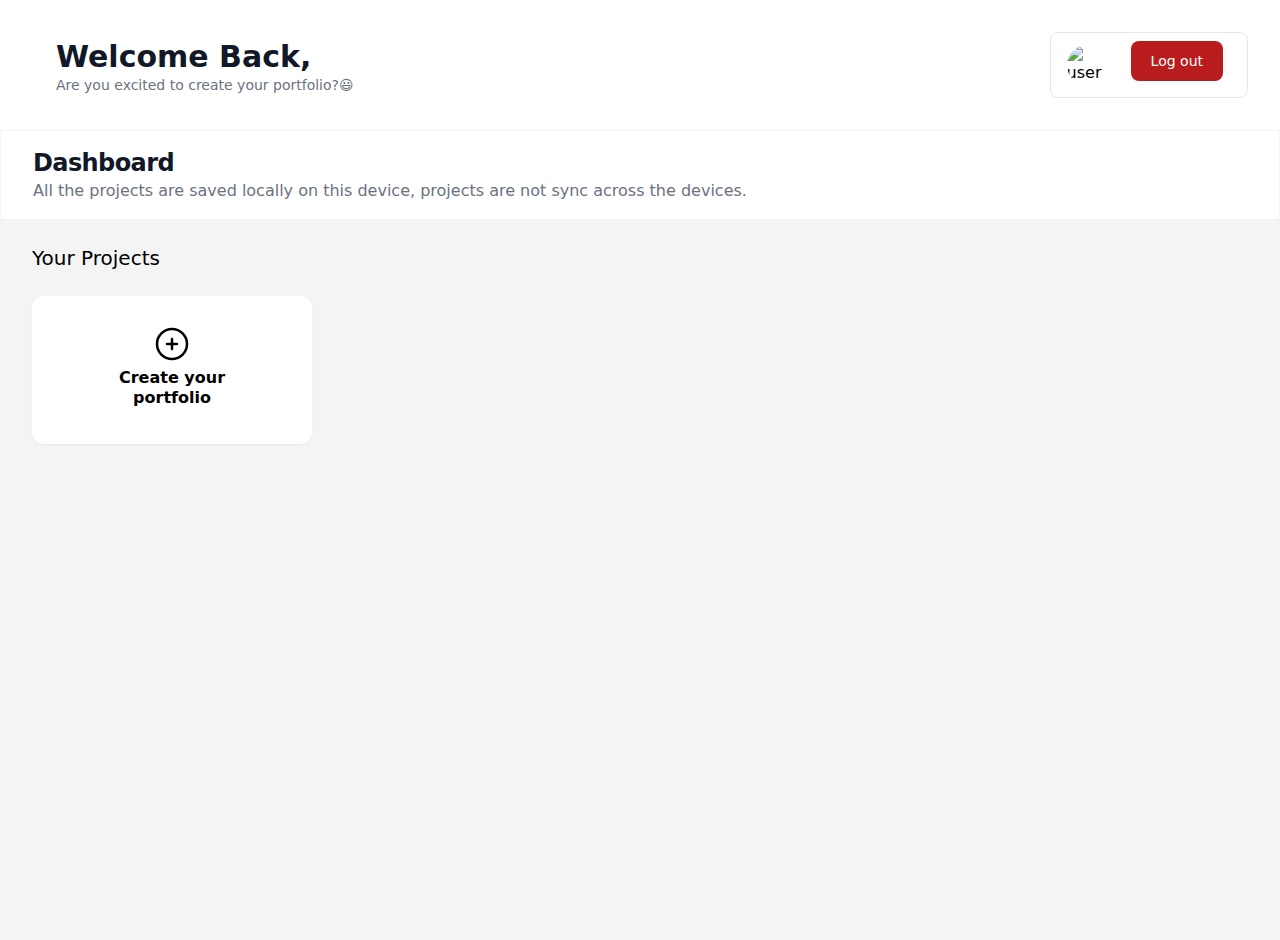
==== commit 8c45997b: "Resolved merge conflict" ====
--- a/pages/dashboard/index.html
+++ b/pages/dashboard/index.html
@@ -68,6 +68,7 @@
             <div
                 class="mx-auto max-w-7xl sm:px-6 lg:px-8 grid gap-8 grid-rows-3 grid-cols-4 max-md:grid-cols-1 py-2">
                 <div
+                    id="create-portfolio"
                     class="flex flex-col justify-center items-center rounded-xl transition shadow-sm hover:shadow-lg hover:cursor-pointer bg-white w-50 p-6">
                     <svg
                         xmlns="http://www.w3.org/2000/svg"
@@ -86,133 +87,21 @@
                         portfolio
                     </p>
                 </div>
+                <a
+                    id="previous-portfolio"
+                    href="../preview/index.html"
+                    class="hidden flex-col justify-center items-center rounded-xl transition shadow-sm hover:shadow-lg hover:cursor-pointer bg-white w-50 p-6">
+                    <img
+                        class="w-10 h-12"
+                        src="../../public/assets/recent.svg"
+                        alt="" />
+                    <p class="font-semibold pb-3 text-center leading-5">
+                        Previous portfolio<br />
+                        created
+                    </p>
+                </a>
             </div>
         </main>
-
-        <footer
-            class="bg-white mx-auto max-w-screen-xl px-4 pb-8 pt-16 sm:px-6 lg:px-8">
-            <div class="grid grid-cols-1 gap-4 lg:grid-cols-2">
-                <div class="mx-auto max-w-sm lg:ml-0">
-                    <div class="flex gap-4">
-                        <a href="#" class="-m-1.5 p-1.5">
-                            <span class="sr-only">Portfolio Space</span>
-                            <img
-                                class="h-8 w-auto"
-                                src="../../public/assets/logo.svg"
-                                alt="" />
-                        </a>
-                        <h1 class="font-bold text-2xl">Portfolio Space</h1>
-                    </div>
-
-                    <p class="mt-4 text-gray-500 lg:text-left lg:text-lg">
-                        Allowing tech or design professionals to craft
-                        personalized showcases in under 15 minutes.
-                    </p>
-
-                    <div class="mt-6 flex gap-4 lg:justify-start">
-                        <a
-                            class="text-gray-700 transition hover:text-gray-700/75"
-                            href="https://github.com/portfolio-space/portfolio-space-web"
-                            target="_blank"
-                            rel="noreferrer">
-                            <span class="sr-only"> GitHub </span>
-                            <svg
-                                class="h-6 w-6"
-                                fill="currentColor"
-                                viewBox="0 0 24 24"
-                                aria-hidden="true">
-                                <path
-                                    fill-rule="evenodd"
-                                    d="M12 2C6.477 2 2 6.484 2 12.017c0 4.425 2.865 8.18 6.839 9.504.5.092.682-.217.682-.483 0-.237-.008-.868-.013-1.703-2.782.605-3.369-1.343-3.369-1.343-.454-1.158-1.11-1.466-1.11-1.466-.908-.62.069-.608.069-.608 1.003.07 1.531 1.032 1.531 1.032.892 1.53 2.341 1.088 2.91.832.092-.647.35-1.088.636-1.338-2.22-.253-4.555-1.113-4.555-4.951 0-1.093.39-1.988 1.029-2.688-.103-.253-.446-1.272.098-2.65 0 0 .84-.27 2.75 1.026A9.564 9.564 0 0112 6.844c.85.004 1.705.115 2.504.337 1.909-1.296 2.747-1.027 2.747-1.027.546 1.379.202 2.398.1 2.651.64.7 1.028 1.595 1.028 2.688 0 3.848-2.339 4.695-4.566 4.943.359.309.678.92.678 1.855 0 1.338-.012 2.419-.012 2.747 0 .268.18.58.688.482A10.019 10.019 0 0022 12.017C22 6.484 17.522 2 12 2z"
-                                    clip-rule="evenodd" />
-                            </svg>
-                        </a>
-                    </div>
-                </div>
-
-                <div
-                    class="flex lg:text-left w-full max-w-sm m-auto lg:max-w-full">
-                    <div class="w-full">
-                        <strong class="font-medium text-gray-900">
-                            About
-                        </strong>
-
-                        <ul class="mt-6 space-y-1">
-                            <li>
-                                <a
-                                    class="text-gray-700 transition hover:text-gray-700/75"
-                                    href="/">
-                                    About
-                                </a>
-                            </li>
-
-                            <li>
-                                <a
-                                    class="text-gray-700 transition hover:text-gray-700/75"
-                                    href="/">
-                                    Our Team
-                                </a>
-                            </li>
-                        </ul>
-                    </div>
-
-                    <div class="w-full">
-                        <strong class="font-medium text-gray-900">
-                            Support
-                        </strong>
-
-                        <ul class="mt-6 space-y-1">
-                            <li>
-                                <a
-                                    class="text-gray-700 transition hover:text-gray-700/75"
-                                    href="/">
-                                    FAQs
-                                </a>
-                            </li>
-
-                            <li>
-                                <a
-                                    class="text-gray-700 transition hover:text-gray-700/75"
-                                    href="/">
-                                    Contact
-                                </a>
-                            </li>
-                        </ul>
-                    </div>
-                </div>
-            </div>
-
-            <div
-                class="my-4 border-gray-100 pt-6 gap-2 w-full mx-auto max-w-sm lg:flex-row lg:max-w-none grid grid-cols-1 lg:grid-cols-2">
-                <p class="text-s/relaxed text-gray-500">
-                    Created by
-                    <a
-                        href="https://github.com/AlwinSunil"
-                        target="_blank"
-                        rel="noopener noreferrer"
-                        class="text-gray-700 underline transition hover:text-gray-700/75"
-                        >Alwin</a
-                    >,
-                    <a
-                        href="https://github.com/Anam-Ashraf7"
-                        target="_blank"
-                        rel="noopener noreferrer"
-                        class="text-gray-700 underline transition hover:text-gray-700/75"
-                        >Anam</a
-                    >,
-                    <a
-                        href="https://github.com/AlexCFrost"
-                        target="_blank"
-                        rel="noopener noreferrer"
-                        class="text-gray-700 underline transition hover:text-gray-700/75"
-                        >Siva Ganesh</a
-                    >.
-                </p>
-                <p class="text-s/relaxed text-gray-500">
-                    © Portfolio Space 2023. All rights reserved.
-                </p>
-            </div>
-        </footer>
     </body>
 
     <script type="module" src="/public/helpers/header.js"></script>
--- a/public/app.css
+++ b/public/app.css
@@ -10,19 +10,19 @@
 *,
 ::before,
 ::after {
-    box-sizing: border-box;
-    /* 1 */
-    border-width: 0;
-    /* 2 */
-    border-style: solid;
-    /* 2 */
-    border-color: #e5e7eb;
-    /* 2 */
+  box-sizing: border-box;
+  /* 1 */
+  border-width: 0;
+  /* 2 */
+  border-style: solid;
+  /* 2 */
+  border-color: #e5e7eb;
+  /* 2 */
 }
 
 ::before,
 ::after {
-    --tw-content: "";
+  --tw-content: '';
 }
 
 /*
@@ -35,35 +35,21 @@
 */
 
 html {
-    line-height: 1.5;
-    /* 1 */
-    -webkit-text-size-adjust: 100%;
-    /* 2 */
-    -moz-tab-size: 4;
-    /* 3 */
-    -o-tab-size: 4;
-    tab-size: 4;
-    /* 3 */
-    font-family:
-        ui-sans-serif,
-        system-ui,
-        -apple-system,
-        BlinkMacSystemFont,
-        "Segoe UI",
-        Roboto,
-        "Helvetica Neue",
-        Arial,
-        "Noto Sans",
-        sans-serif,
-        "Apple Color Emoji",
-        "Segoe UI Emoji",
-        "Segoe UI Symbol",
-        "Noto Color Emoji";
-    /* 4 */
-    font-feature-settings: normal;
-    /* 5 */
-    font-variation-settings: normal;
-    /* 6 */
+  line-height: 1.5;
+  /* 1 */
+  -webkit-text-size-adjust: 100%;
+  /* 2 */
+  -moz-tab-size: 4;
+  /* 3 */
+  -o-tab-size: 4;
+     tab-size: 4;
+  /* 3 */
+  font-family: ui-sans-serif, system-ui, -apple-system, BlinkMacSystemFont, "Segoe UI", Roboto, "Helvetica Neue", Arial, "Noto Sans", sans-serif, "Apple Color Emoji", "Segoe UI Emoji", "Segoe UI Symbol", "Noto Color Emoji";
+  /* 4 */
+  font-feature-settings: normal;
+  /* 5 */
+  font-variation-settings: normal;
+  /* 6 */
 }
 
 /*
@@ -72,10 +58,10 @@
 */
 
 body {
-    margin: 0;
-    /* 1 */
-    line-height: inherit;
-    /* 2 */
+  margin: 0;
+  /* 1 */
+  line-height: inherit;
+  /* 2 */
 }
 
 /*
@@ -85,12 +71,12 @@
 */
 
 hr {
-    height: 0;
-    /* 1 */
-    color: inherit;
-    /* 2 */
-    border-top-width: 1px;
-    /* 3 */
+  height: 0;
+  /* 1 */
+  color: inherit;
+  /* 2 */
+  border-top-width: 1px;
+  /* 3 */
 }
 
 /*
@@ -98,8 +84,8 @@
 */
 
 abbr:where([title]) {
-    -webkit-text-decoration: underline dotted;
-    text-decoration: underline dotted;
+  -webkit-text-decoration: underline dotted;
+          text-decoration: underline dotted;
 }
 
 /*
@@ -112,8 +98,8 @@
 h4,
 h5,
 h6 {
-    font-size: inherit;
-    font-weight: inherit;
+  font-size: inherit;
+  font-weight: inherit;
 }
 
 /*
@@ -121,8 +107,8 @@
 */
 
 a {
-    color: inherit;
-    text-decoration: inherit;
+  color: inherit;
+  text-decoration: inherit;
 }
 
 /*
@@ -131,7 +117,7 @@
 
 b,
 strong {
-    font-weight: bolder;
+  font-weight: bolder;
 }
 
 /*
@@ -143,11 +129,10 @@
 kbd,
 samp,
 pre {
-    font-family: ui-monospace, SFMono-Regular, Menlo, Monaco, Consolas,
-        "Liberation Mono", "Courier New", monospace;
-    /* 1 */
-    font-size: 1em;
-    /* 2 */
+  font-family: ui-monospace, SFMono-Regular, Menlo, Monaco, Consolas, "Liberation Mono", "Courier New", monospace;
+  /* 1 */
+  font-size: 1em;
+  /* 2 */
 }
 
 /*
@@ -155,7 +140,7 @@
 */
 
 small {
-    font-size: 80%;
+  font-size: 80%;
 }
 
 /*
@@ -164,18 +149,18 @@
 
 sub,
 sup {
-    font-size: 75%;
-    line-height: 0;
-    position: relative;
-    vertical-align: baseline;
+  font-size: 75%;
+  line-height: 0;
+  position: relative;
+  vertical-align: baseline;
 }
 
 sub {
-    bottom: -0.25em;
+  bottom: -0.25em;
 }
 
 sup {
-    top: -0.5em;
+  top: -0.5em;
 }
 
 /*
@@ -185,12 +170,12 @@
 */
 
 table {
-    text-indent: 0;
-    /* 1 */
-    border-color: inherit;
-    /* 2 */
-    border-collapse: collapse;
-    /* 3 */
+  text-indent: 0;
+  /* 1 */
+  border-color: inherit;
+  /* 2 */
+  border-collapse: collapse;
+  /* 3 */
 }
 
 /*
@@ -204,24 +189,24 @@
 optgroup,
 select,
 textarea {
-    font-family: inherit;
-    /* 1 */
-    font-feature-settings: inherit;
-    /* 1 */
-    font-variation-settings: inherit;
-    /* 1 */
-    font-size: 100%;
-    /* 1 */
-    font-weight: inherit;
-    /* 1 */
-    line-height: inherit;
-    /* 1 */
-    color: inherit;
-    /* 1 */
-    margin: 0;
-    /* 2 */
-    padding: 0;
-    /* 3 */
+  font-family: inherit;
+  /* 1 */
+  font-feature-settings: inherit;
+  /* 1 */
+  font-variation-settings: inherit;
+  /* 1 */
+  font-size: 100%;
+  /* 1 */
+  font-weight: inherit;
+  /* 1 */
+  line-height: inherit;
+  /* 1 */
+  color: inherit;
+  /* 1 */
+  margin: 0;
+  /* 2 */
+  padding: 0;
+  /* 3 */
 }
 
 /*
@@ -230,7 +215,7 @@
 
 button,
 select {
-    text-transform: none;
+  text-transform: none;
 }
 
 /*
@@ -239,15 +224,15 @@
 */
 
 button,
-[type="button"],
-[type="reset"],
-[type="submit"] {
-    -webkit-appearance: button;
-    /* 1 */
-    background-color: transparent;
-    /* 2 */
-    background-image: none;
-    /* 2 */
+[type='button'],
+[type='reset'],
+[type='submit'] {
+  -webkit-appearance: button;
+  /* 1 */
+  background-color: transparent;
+  /* 2 */
+  background-image: none;
+  /* 2 */
 }
 
 /*
@@ -255,7 +240,7 @@
 */
 
 :-moz-focusring {
-    outline: auto;
+  outline: auto;
 }
 
 /*
@@ -263,7 +248,7 @@
 */
 
 :-moz-ui-invalid {
-    box-shadow: none;
+  box-shadow: none;
 }
 
 /*
@@ -271,7 +256,7 @@
 */
 
 progress {
-    vertical-align: baseline;
+  vertical-align: baseline;
 }
 
 /*
@@ -280,7 +265,7 @@
 
 ::-webkit-inner-spin-button,
 ::-webkit-outer-spin-button {
-    height: auto;
+  height: auto;
 }
 
 /*
@@ -288,11 +273,11 @@
 2. Correct the outline style in Safari.
 */
 
-[type="search"] {
-    -webkit-appearance: textfield;
-    /* 1 */
-    outline-offset: -2px;
-    /* 2 */
+[type='search'] {
+  -webkit-appearance: textfield;
+  /* 1 */
+  outline-offset: -2px;
+  /* 2 */
 }
 
 /*
@@ -300,7 +285,7 @@
 */
 
 ::-webkit-search-decoration {
-    -webkit-appearance: none;
+  -webkit-appearance: none;
 }
 
 /*
@@ -309,10 +294,10 @@
 */
 
 ::-webkit-file-upload-button {
-    -webkit-appearance: button;
-    /* 1 */
-    font: inherit;
-    /* 2 */
+  -webkit-appearance: button;
+  /* 1 */
+  font: inherit;
+  /* 2 */
 }
 
 /*
@@ -320,7 +305,7 @@
 */
 
 summary {
-    display: list-item;
+  display: list-item;
 }
 
 /*
@@ -340,24 +325,24 @@
 figure,
 p,
 pre {
-    margin: 0;
+  margin: 0;
 }
 
 fieldset {
-    margin: 0;
-    padding: 0;
+  margin: 0;
+  padding: 0;
 }
 
 legend {
-    padding: 0;
+  padding: 0;
 }
 
 ol,
 ul,
 menu {
-    list-style: none;
-    margin: 0;
-    padding: 0;
+  list-style: none;
+  margin: 0;
+  padding: 0;
 }
 
 /*
@@ -365,7 +350,7 @@
 */
 
 dialog {
-    padding: 0;
+  padding: 0;
 }
 
 /*
@@ -373,7 +358,7 @@
 */
 
 textarea {
-    resize: vertical;
+  resize: vertical;
 }
 
 /*
@@ -381,20 +366,19 @@
 2. Set the default placeholder color to the user's configured gray 400 color.
 */
 
-input::-moz-placeholder,
-textarea::-moz-placeholder {
-    opacity: 1;
-    /* 1 */
-    color: #9ca3af;
-    /* 2 */
+input::-moz-placeholder, textarea::-moz-placeholder {
+  opacity: 1;
+  /* 1 */
+  color: #9ca3af;
+  /* 2 */
 }
 
 input::placeholder,
 textarea::placeholder {
-    opacity: 1;
-    /* 1 */
-    color: #9ca3af;
-    /* 2 */
+  opacity: 1;
+  /* 1 */
+  color: #9ca3af;
+  /* 2 */
 }
 
 /*
@@ -403,7 +387,7 @@
 
 button,
 [role="button"] {
-    cursor: pointer;
+  cursor: pointer;
 }
 
 /*
@@ -411,7 +395,7 @@
 */
 
 :disabled {
-    cursor: default;
+  cursor: default;
 }
 
 /*
@@ -428,10 +412,10 @@
 iframe,
 embed,
 object {
-    display: block;
-    /* 1 */
-    vertical-align: middle;
-    /* 2 */
+  display: block;
+  /* 1 */
+  vertical-align: middle;
+  /* 2 */
 }
 
 /*
@@ -440,3184 +424,3212 @@
 
 img,
 video {
-    max-width: 100%;
-    height: auto;
+  max-width: 100%;
+  height: auto;
 }
 
 /* Make elements with the HTML hidden attribute stay hidden by default */
 
 [hidden] {
-    display: none;
-}
-
-*,
-::before,
-::after {
-    --tw-border-spacing-x: 0;
-    --tw-border-spacing-y: 0;
-    --tw-translate-x: 0;
-    --tw-translate-y: 0;
-    --tw-rotate: 0;
-    --tw-skew-x: 0;
-    --tw-skew-y: 0;
-    --tw-scale-x: 1;
-    --tw-scale-y: 1;
-    --tw-pan-x:  ;
-    --tw-pan-y:  ;
-    --tw-pinch-zoom:  ;
-    --tw-scroll-snap-strictness: proximity;
-    --tw-gradient-from-position:  ;
-    --tw-gradient-via-position:  ;
-    --tw-gradient-to-position:  ;
-    --tw-ordinal:  ;
-    --tw-slashed-zero:  ;
-    --tw-numeric-figure:  ;
-    --tw-numeric-spacing:  ;
-    --tw-numeric-fraction:  ;
-    --tw-ring-inset:  ;
-    --tw-ring-offset-width: 0px;
-    --tw-ring-offset-color: #fff;
-    --tw-ring-color: rgb(59 130 246 / 0.5);
-    --tw-ring-offset-shadow: 0 0 #0000;
-    --tw-ring-shadow: 0 0 #0000;
-    --tw-shadow: 0 0 #0000;
-    --tw-shadow-colored: 0 0 #0000;
-    --tw-blur:  ;
-    --tw-brightness:  ;
-    --tw-contrast:  ;
-    --tw-grayscale:  ;
-    --tw-hue-rotate:  ;
-    --tw-invert:  ;
-    --tw-saturate:  ;
-    --tw-sepia:  ;
-    --tw-drop-shadow:  ;
-    --tw-backdrop-blur:  ;
-    --tw-backdrop-brightness:  ;
-    --tw-backdrop-contrast:  ;
-    --tw-backdrop-grayscale:  ;
-    --tw-backdrop-hue-rotate:  ;
-    --tw-backdrop-invert:  ;
-    --tw-backdrop-opacity:  ;
-    --tw-backdrop-saturate:  ;
-    --tw-backdrop-sepia:  ;
+  display: none;
+}
+
+*, ::before, ::after {
+  --tw-border-spacing-x: 0;
+  --tw-border-spacing-y: 0;
+  --tw-translate-x: 0;
+  --tw-translate-y: 0;
+  --tw-rotate: 0;
+  --tw-skew-x: 0;
+  --tw-skew-y: 0;
+  --tw-scale-x: 1;
+  --tw-scale-y: 1;
+  --tw-pan-x:  ;
+  --tw-pan-y:  ;
+  --tw-pinch-zoom:  ;
+  --tw-scroll-snap-strictness: proximity;
+  --tw-gradient-from-position:  ;
+  --tw-gradient-via-position:  ;
+  --tw-gradient-to-position:  ;
+  --tw-ordinal:  ;
+  --tw-slashed-zero:  ;
+  --tw-numeric-figure:  ;
+  --tw-numeric-spacing:  ;
+  --tw-numeric-fraction:  ;
+  --tw-ring-inset:  ;
+  --tw-ring-offset-width: 0px;
+  --tw-ring-offset-color: #fff;
+  --tw-ring-color: rgb(59 130 246 / 0.5);
+  --tw-ring-offset-shadow: 0 0 #0000;
+  --tw-ring-shadow: 0 0 #0000;
+  --tw-shadow: 0 0 #0000;
+  --tw-shadow-colored: 0 0 #0000;
+  --tw-blur:  ;
+  --tw-brightness:  ;
+  --tw-contrast:  ;
+  --tw-grayscale:  ;
+  --tw-hue-rotate:  ;
+  --tw-invert:  ;
+  --tw-saturate:  ;
+  --tw-sepia:  ;
+  --tw-drop-shadow:  ;
+  --tw-backdrop-blur:  ;
+  --tw-backdrop-brightness:  ;
+  --tw-backdrop-contrast:  ;
+  --tw-backdrop-grayscale:  ;
+  --tw-backdrop-hue-rotate:  ;
+  --tw-backdrop-invert:  ;
+  --tw-backdrop-opacity:  ;
+  --tw-backdrop-saturate:  ;
+  --tw-backdrop-sepia:  ;
 }
 
 ::backdrop {
-    --tw-border-spacing-x: 0;
-    --tw-border-spacing-y: 0;
-    --tw-translate-x: 0;
-    --tw-translate-y: 0;
-    --tw-rotate: 0;
-    --tw-skew-x: 0;
-    --tw-skew-y: 0;
-    --tw-scale-x: 1;
-    --tw-scale-y: 1;
-    --tw-pan-x:  ;
-    --tw-pan-y:  ;
-    --tw-pinch-zoom:  ;
-    --tw-scroll-snap-strictness: proximity;
-    --tw-gradient-from-position:  ;
-    --tw-gradient-via-position:  ;
-    --tw-gradient-to-position:  ;
-    --tw-ordinal:  ;
-    --tw-slashed-zero:  ;
-    --tw-numeric-figure:  ;
-    --tw-numeric-spacing:  ;
-    --tw-numeric-fraction:  ;
-    --tw-ring-inset:  ;
-    --tw-ring-offset-width: 0px;
-    --tw-ring-offset-color: #fff;
-    --tw-ring-color: rgb(59 130 246 / 0.5);
-    --tw-ring-offset-shadow: 0 0 #0000;
-    --tw-ring-shadow: 0 0 #0000;
-    --tw-shadow: 0 0 #0000;
-    --tw-shadow-colored: 0 0 #0000;
-    --tw-blur:  ;
-    --tw-brightness:  ;
-    --tw-contrast:  ;
-    --tw-grayscale:  ;
-    --tw-hue-rotate:  ;
-    --tw-invert:  ;
-    --tw-saturate:  ;
-    --tw-sepia:  ;
-    --tw-drop-shadow:  ;
-    --tw-backdrop-blur:  ;
-    --tw-backdrop-brightness:  ;
-    --tw-backdrop-contrast:  ;
-    --tw-backdrop-grayscale:  ;
-    --tw-backdrop-hue-rotate:  ;
-    --tw-backdrop-invert:  ;
-    --tw-backdrop-opacity:  ;
-    --tw-backdrop-saturate:  ;
-    --tw-backdrop-sepia:  ;
+  --tw-border-spacing-x: 0;
+  --tw-border-spacing-y: 0;
+  --tw-translate-x: 0;
+  --tw-translate-y: 0;
+  --tw-rotate: 0;
+  --tw-skew-x: 0;
+  --tw-skew-y: 0;
+  --tw-scale-x: 1;
+  --tw-scale-y: 1;
+  --tw-pan-x:  ;
+  --tw-pan-y:  ;
+  --tw-pinch-zoom:  ;
+  --tw-scroll-snap-strictness: proximity;
+  --tw-gradient-from-position:  ;
+  --tw-gradient-via-position:  ;
+  --tw-gradient-to-position:  ;
+  --tw-ordinal:  ;
+  --tw-slashed-zero:  ;
+  --tw-numeric-figure:  ;
+  --tw-numeric-spacing:  ;
+  --tw-numeric-fraction:  ;
+  --tw-ring-inset:  ;
+  --tw-ring-offset-width: 0px;
+  --tw-ring-offset-color: #fff;
+  --tw-ring-color: rgb(59 130 246 / 0.5);
+  --tw-ring-offset-shadow: 0 0 #0000;
+  --tw-ring-shadow: 0 0 #0000;
+  --tw-shadow: 0 0 #0000;
+  --tw-shadow-colored: 0 0 #0000;
+  --tw-blur:  ;
+  --tw-brightness:  ;
+  --tw-contrast:  ;
+  --tw-grayscale:  ;
+  --tw-hue-rotate:  ;
+  --tw-invert:  ;
+  --tw-saturate:  ;
+  --tw-sepia:  ;
+  --tw-drop-shadow:  ;
+  --tw-backdrop-blur:  ;
+  --tw-backdrop-brightness:  ;
+  --tw-backdrop-contrast:  ;
+  --tw-backdrop-grayscale:  ;
+  --tw-backdrop-hue-rotate:  ;
+  --tw-backdrop-invert:  ;
+  --tw-backdrop-opacity:  ;
+  --tw-backdrop-saturate:  ;
+  --tw-backdrop-sepia:  ;
 }
 
 .container {
+  width: 100%;
+}
+
+@media (min-width: 640px) {
+  .container {
+    max-width: 640px;
+  }
+}
+
+@media (min-width: 768px) {
+  .container {
+    max-width: 768px;
+  }
+}
+
+@media (min-width: 1024px) {
+  .container {
+    max-width: 1024px;
+  }
+}
+
+@media (min-width: 1280px) {
+  .container {
+    max-width: 1280px;
+  }
+}
+
+@media (min-width: 1536px) {
+  .container {
+    max-width: 1536px;
+  }
+}
+
+.sr-only {
+  position: absolute;
+  width: 1px;
+  height: 1px;
+  padding: 0;
+  margin: -1px;
+  overflow: hidden;
+  clip: rect(0, 0, 0, 0);
+  white-space: nowrap;
+  border-width: 0;
+}
+
+.not-sr-only {
+  position: static;
+  width: auto;
+  height: auto;
+  padding: 0;
+  margin: 0;
+  overflow: visible;
+  clip: auto;
+  white-space: normal;
+}
+
+.pointer-events-none {
+  pointer-events: none;
+}
+
+.pointer-events-auto {
+  pointer-events: auto;
+}
+
+.visible {
+  visibility: visible;
+}
+
+.invisible {
+  visibility: hidden;
+}
+
+.collapse {
+  visibility: collapse;
+}
+
+.static {
+  position: static;
+}
+
+.fixed {
+  position: fixed;
+}
+
+.absolute {
+  position: absolute;
+}
+
+.relative {
+  position: relative;
+}
+
+.sticky {
+  position: sticky;
+}
+
+.-inset-1 {
+  inset: -0.25rem;
+}
+
+.inset-0 {
+  inset: 0px;
+}
+
+.inset-x-0 {
+  left: 0px;
+  right: 0px;
+}
+
+.inset-y-0 {
+  top: 0px;
+  bottom: 0px;
+}
+
+.-top-40 {
+  top: -10rem;
+}
+
+.end-1 {
+  inset-inline-end: 0.25rem;
+}
+
+.left-1 {
+  left: 0.25rem;
+}
+
+.left-\[calc\(50\%\+3rem\)\] {
+  left: calc(50% + 3rem);
+}
+
+.left-\[calc\(50\%-11rem\)\] {
+  left: calc(50% - 11rem);
+}
+
+.right-0 {
+  right: 0px;
+}
+
+.start-1 {
+  inset-inline-start: 0.25rem;
+}
+
+.top-0 {
+  top: 0px;
+}
+
+.top-1 {
+  top: 0.25rem;
+}
+
+.top-\[calc\(100\%-13rem\)\] {
+  top: calc(100% - 13rem);
+}
+
+.isolate {
+  isolation: isolate;
+}
+
+.isolation-auto {
+  isolation: auto;
+}
+
+.-z-10 {
+  z-index: -10;
+}
+
+.z-50 {
+  z-index: 50;
+}
+
+.float-right {
+  float: right;
+}
+
+.float-left {
+  float: left;
+}
+
+.float-none {
+  float: none;
+}
+
+.clear-left {
+  clear: left;
+}
+
+.clear-right {
+  clear: right;
+}
+
+.clear-both {
+  clear: both;
+}
+
+.clear-none {
+  clear: none;
+}
+
+.-m-1 {
+  margin: -0.25rem;
+}
+
+.-m-1\.5 {
+  margin: -0.375rem;
+}
+
+.-m-2 {
+  margin: -0.5rem;
+}
+
+.-m-2\.5 {
+  margin: -0.625rem;
+}
+
+.m-1 {
+  margin: 0.25rem;
+}
+
+.m-auto {
+  margin: auto;
+}
+
+.-mx-3 {
+  margin-left: -0.75rem;
+  margin-right: -0.75rem;
+}
+
+.-my-6 {
+  margin-top: -1.5rem;
+  margin-bottom: -1.5rem;
+}
+
+.mx-10 {
+  margin-left: 2.5rem;
+  margin-right: 2.5rem;
+}
+
+.mx-auto {
+  margin-left: auto;
+  margin-right: auto;
+}
+
+.my-10 {
+  margin-top: 2.5rem;
+  margin-bottom: 2.5rem;
+}
+
+.my-2 {
+  margin-top: 0.5rem;
+  margin-bottom: 0.5rem;
+}
+
+.my-24 {
+  margin-top: 6rem;
+  margin-bottom: 6rem;
+}
+
+.my-4 {
+  margin-top: 1rem;
+  margin-bottom: 1rem;
+}
+
+.my-auto {
+  margin-top: auto;
+  margin-bottom: auto;
+}
+
+.mb-10 {
+  margin-bottom: 2.5rem;
+}
+
+.mb-2 {
+  margin-bottom: 0.5rem;
+}
+
+.mb-5 {
+  margin-bottom: 1.25rem;
+}
+
+.mb-6 {
+  margin-bottom: 1.5rem;
+}
+
+.ml-4 {
+  margin-left: 1rem;
+}
+
+.ml-auto {
+  margin-left: auto;
+}
+
+.mr-2 {
+  margin-right: 0.5rem;
+}
+
+.ms-2 {
+  -webkit-margin-start: 0.5rem;
+          margin-inline-start: 0.5rem;
+}
+
+.mt-1 {
+  margin-top: 0.25rem;
+}
+
+.mt-10 {
+  margin-top: 2.5rem;
+}
+
+.mt-2 {
+  margin-top: 0.5rem;
+}
+
+.mt-3 {
+  margin-top: 0.75rem;
+}
+
+.mt-4 {
+  margin-top: 1rem;
+}
+
+.mt-5 {
+  margin-top: 1.25rem;
+}
+
+.mt-6 {
+  margin-top: 1.5rem;
+}
+
+.box-border {
+  box-sizing: border-box;
+}
+
+.box-content {
+  box-sizing: content-box;
+}
+
+.line-clamp-none {
+  overflow: visible;
+  display: block;
+  -webkit-box-orient: horizontal;
+  -webkit-line-clamp: none;
+}
+
+.block {
+  display: block;
+}
+
+.inline-block {
+  display: inline-block;
+}
+
+.inline {
+  display: inline;
+}
+
+.flex {
+  display: flex;
+}
+
+.inline-flex {
+  display: inline-flex;
+}
+
+.table {
+  display: table;
+}
+
+.inline-table {
+  display: inline-table;
+}
+
+.table-caption {
+  display: table-caption;
+}
+
+.table-cell {
+  display: table-cell;
+}
+
+.table-column {
+  display: table-column;
+}
+
+.table-column-group {
+  display: table-column-group;
+}
+
+.table-footer-group {
+  display: table-footer-group;
+}
+
+.table-header-group {
+  display: table-header-group;
+}
+
+.table-row-group {
+  display: table-row-group;
+}
+
+.table-row {
+  display: table-row;
+}
+
+.flow-root {
+  display: flow-root;
+}
+
+.grid {
+  display: grid;
+}
+
+.inline-grid {
+  display: inline-grid;
+}
+
+.contents {
+  display: contents;
+}
+
+.list-item {
+  display: list-item;
+}
+
+.\!hidden {
+  display: none !important;
+}
+
+.hidden {
+  display: none;
+}
+
+.aspect-\[1155\/678\] {
+  aspect-ratio: 1155/678;
+}
+
+.h-1 {
+  height: 0.25rem;
+}
+
+.h-10 {
+  height: 2.5rem;
+}
+
+.h-12 {
+  height: 3rem;
+}
+
+.h-2 {
+  height: 0.5rem;
+}
+
+.h-36 {
+  height: 9rem;
+}
+
+.h-5 {
+  height: 1.25rem;
+}
+
+.h-6 {
+  height: 1.5rem;
+}
+
+.h-8 {
+  height: 2rem;
+}
+
+.h-\[50vh\] {
+  height: 50vh;
+}
+
+.h-fit {
+  height: -moz-fit-content;
+  height: fit-content;
+}
+
+.min-h-\[80vh\] {
+  min-height: 80vh;
+}
+
+.min-h-full {
+  min-height: 100%;
+}
+
+.w-1\/2 {
+  width: 50%;
+}
+
+.w-1\/3 {
+  width: 33.333333%;
+}
+
+.w-10 {
+  width: 2.5rem;
+}
+
+.w-36 {
+  width: 9rem;
+}
+
+.w-5 {
+  width: 1.25rem;
+}
+
+.w-52 {
+  width: 13rem;
+}
+
+.w-6 {
+  width: 1.5rem;
+}
+
+.w-\[36\.125rem\] {
+  width: 36.125rem;
+}
+
+.w-\[48rem\] {
+  width: 48rem;
+}
+
+.w-auto {
+  width: auto;
+}
+
+.w-fit {
+  width: -moz-fit-content;
+  width: fit-content;
+}
+
+.w-full {
+  width: 100%;
+}
+
+.max-w-2xl {
+  max-width: 42rem;
+}
+
+.max-w-7xl {
+  max-width: 80rem;
+}
+
+.max-w-md {
+  max-width: 28rem;
+}
+
+.max-w-none {
+  max-width: none;
+}
+
+.max-w-screen-xl {
+  max-width: 1280px;
+}
+
+.max-w-sm {
+  max-width: 24rem;
+}
+
+.max-w-xl {
+  max-width: 36rem;
+}
+
+.flex-1 {
+  flex: 1 1 0%;
+}
+
+.flex-shrink {
+  flex-shrink: 1;
+}
+
+.shrink {
+  flex-shrink: 1;
+}
+
+.shrink-0 {
+  flex-shrink: 0;
+}
+
+.flex-grow {
+  flex-grow: 1;
+}
+
+.grow {
+  flex-grow: 1;
+}
+
+.table-auto {
+  table-layout: auto;
+}
+
+.table-fixed {
+  table-layout: fixed;
+}
+
+.caption-top {
+  caption-side: top;
+}
+
+.caption-bottom {
+  caption-side: bottom;
+}
+
+.border-collapse {
+  border-collapse: collapse;
+}
+
+.border-separate {
+  border-collapse: separate;
+}
+
+.-translate-x-1\/2 {
+  --tw-translate-x: -50%;
+  transform: translate(var(--tw-translate-x), var(--tw-translate-y)) rotate(var(--tw-rotate)) skewX(var(--tw-skew-x)) skewY(var(--tw-skew-y)) scaleX(var(--tw-scale-x)) scaleY(var(--tw-scale-y));
+}
+
+.rotate-\[30deg\] {
+  --tw-rotate: 30deg;
+  transform: translate(var(--tw-translate-x), var(--tw-translate-y)) rotate(var(--tw-rotate)) skewX(var(--tw-skew-x)) skewY(var(--tw-skew-y)) scaleX(var(--tw-scale-x)) scaleY(var(--tw-scale-y));
+}
+
+.\!transform {
+  transform: translate(var(--tw-translate-x), var(--tw-translate-y)) rotate(var(--tw-rotate)) skewX(var(--tw-skew-x)) skewY(var(--tw-skew-y)) scaleX(var(--tw-scale-x)) scaleY(var(--tw-scale-y)) !important;
+}
+
+.transform {
+  transform: translate(var(--tw-translate-x), var(--tw-translate-y)) rotate(var(--tw-rotate)) skewX(var(--tw-skew-x)) skewY(var(--tw-skew-y)) scaleX(var(--tw-scale-x)) scaleY(var(--tw-scale-y));
+}
+
+.transform-cpu {
+  transform: translate(var(--tw-translate-x), var(--tw-translate-y)) rotate(var(--tw-rotate)) skewX(var(--tw-skew-x)) skewY(var(--tw-skew-y)) scaleX(var(--tw-scale-x)) scaleY(var(--tw-scale-y));
+}
+
+.transform-gpu {
+  transform: translate3d(var(--tw-translate-x), var(--tw-translate-y), 0) rotate(var(--tw-rotate)) skewX(var(--tw-skew-x)) skewY(var(--tw-skew-y)) scaleX(var(--tw-scale-x)) scaleY(var(--tw-scale-y));
+}
+
+.transform-none {
+  transform: none;
+}
+
+.touch-auto {
+  touch-action: auto;
+}
+
+.touch-none {
+  touch-action: none;
+}
+
+.touch-pan-x {
+  --tw-pan-x: pan-x;
+  touch-action: var(--tw-pan-x) var(--tw-pan-y) var(--tw-pinch-zoom);
+}
+
+.touch-pan-left {
+  --tw-pan-x: pan-left;
+  touch-action: var(--tw-pan-x) var(--tw-pan-y) var(--tw-pinch-zoom);
+}
+
+.touch-pan-right {
+  --tw-pan-x: pan-right;
+  touch-action: var(--tw-pan-x) var(--tw-pan-y) var(--tw-pinch-zoom);
+}
+
+.touch-pan-y {
+  --tw-pan-y: pan-y;
+  touch-action: var(--tw-pan-x) var(--tw-pan-y) var(--tw-pinch-zoom);
+}
+
+.touch-pan-up {
+  --tw-pan-y: pan-up;
+  touch-action: var(--tw-pan-x) var(--tw-pan-y) var(--tw-pinch-zoom);
+}
+
+.touch-pan-down {
+  --tw-pan-y: pan-down;
+  touch-action: var(--tw-pan-x) var(--tw-pan-y) var(--tw-pinch-zoom);
+}
+
+.touch-pinch-zoom {
+  --tw-pinch-zoom: pinch-zoom;
+  touch-action: var(--tw-pan-x) var(--tw-pan-y) var(--tw-pinch-zoom);
+}
+
+.touch-manipulation {
+  touch-action: manipulation;
+}
+
+.select-none {
+  -webkit-user-select: none;
+     -moz-user-select: none;
+          user-select: none;
+}
+
+.select-text {
+  -webkit-user-select: text;
+     -moz-user-select: text;
+          user-select: text;
+}
+
+.select-all {
+  -webkit-user-select: all;
+     -moz-user-select: all;
+          user-select: all;
+}
+
+.select-auto {
+  -webkit-user-select: auto;
+     -moz-user-select: auto;
+          user-select: auto;
+}
+
+.resize-none {
+  resize: none;
+}
+
+.resize-y {
+  resize: vertical;
+}
+
+.resize-x {
+  resize: horizontal;
+}
+
+.resize {
+  resize: both;
+}
+
+.snap-none {
+  scroll-snap-type: none;
+}
+
+.snap-x {
+  scroll-snap-type: x var(--tw-scroll-snap-strictness);
+}
+
+.snap-y {
+  scroll-snap-type: y var(--tw-scroll-snap-strictness);
+}
+
+.snap-both {
+  scroll-snap-type: both var(--tw-scroll-snap-strictness);
+}
+
+.snap-mandatory {
+  --tw-scroll-snap-strictness: mandatory;
+}
+
+.snap-proximity {
+  --tw-scroll-snap-strictness: proximity;
+}
+
+.snap-start {
+  scroll-snap-align: start;
+}
+
+.snap-end {
+  scroll-snap-align: end;
+}
+
+.snap-center {
+  scroll-snap-align: center;
+}
+
+.snap-align-none {
+  scroll-snap-align: none;
+}
+
+.snap-normal {
+  scroll-snap-stop: normal;
+}
+
+.snap-always {
+  scroll-snap-stop: always;
+}
+
+.list-inside {
+  list-style-position: inside;
+}
+
+.list-outside {
+  list-style-position: outside;
+}
+
+.appearance-none {
+  -webkit-appearance: none;
+     -moz-appearance: none;
+          appearance: none;
+}
+
+.break-before-auto {
+  -moz-column-break-before: auto;
+       break-before: auto;
+}
+
+.break-before-avoid {
+  -moz-column-break-before: avoid;
+       break-before: avoid;
+}
+
+.break-before-all {
+  -moz-column-break-before: all;
+       break-before: all;
+}
+
+.break-before-avoid-page {
+  -moz-column-break-before: avoid;
+       break-before: avoid-page;
+}
+
+.break-before-page {
+  -moz-column-break-before: page;
+       break-before: page;
+}
+
+.break-before-left {
+  -moz-column-break-before: left;
+       break-before: left;
+}
+
+.break-before-right {
+  -moz-column-break-before: right;
+       break-before: right;
+}
+
+.break-before-column {
+  -moz-column-break-before: column;
+       break-before: column;
+}
+
+.break-inside-auto {
+  -moz-column-break-inside: auto;
+       break-inside: auto;
+}
+
+.break-inside-avoid {
+  -moz-column-break-inside: avoid;
+       break-inside: avoid;
+}
+
+.break-inside-avoid-page {
+  break-inside: avoid-page;
+}
+
+.break-inside-avoid-column {
+  -moz-column-break-inside: avoid;
+       break-inside: avoid-column;
+}
+
+.break-after-auto {
+  -moz-column-break-after: auto;
+       break-after: auto;
+}
+
+.break-after-avoid {
+  -moz-column-break-after: avoid;
+       break-after: avoid;
+}
+
+.break-after-all {
+  -moz-column-break-after: all;
+       break-after: all;
+}
+
+.break-after-avoid-page {
+  -moz-column-break-after: avoid;
+       break-after: avoid-page;
+}
+
+.break-after-page {
+  -moz-column-break-after: page;
+       break-after: page;
+}
+
+.break-after-left {
+  -moz-column-break-after: left;
+       break-after: left;
+}
+
+.break-after-right {
+  -moz-column-break-after: right;
+       break-after: right;
+}
+
+.break-after-column {
+  -moz-column-break-after: column;
+       break-after: column;
+}
+
+.grid-flow-row {
+  grid-auto-flow: row;
+}
+
+.grid-flow-col {
+  grid-auto-flow: column;
+}
+
+.grid-flow-dense {
+  grid-auto-flow: dense;
+}
+
+.grid-flow-row-dense {
+  grid-auto-flow: row dense;
+}
+
+.grid-flow-col-dense {
+  grid-auto-flow: column dense;
+}
+
+.grid-cols-1 {
+  grid-template-columns: repeat(1, minmax(0, 1fr));
+}
+
+.grid-cols-3 {
+  grid-template-columns: repeat(3, minmax(0, 1fr));
+}
+
+.grid-cols-4 {
+  grid-template-columns: repeat(4, minmax(0, 1fr));
+}
+
+.grid-rows-3 {
+  grid-template-rows: repeat(3, minmax(0, 1fr));
+}
+
+.flex-row {
+  flex-direction: row;
+}
+
+.flex-row-reverse {
+  flex-direction: row-reverse;
+}
+
+.flex-col {
+  flex-direction: column;
+}
+
+.flex-col-reverse {
+  flex-direction: column-reverse;
+}
+
+.flex-wrap {
+  flex-wrap: wrap;
+}
+
+.flex-wrap-reverse {
+  flex-wrap: wrap-reverse;
+}
+
+.flex-nowrap {
+  flex-wrap: nowrap;
+}
+
+.place-content-center {
+  place-content: center;
+}
+
+.place-content-start {
+  place-content: start;
+}
+
+.place-content-end {
+  place-content: end;
+}
+
+.place-content-between {
+  place-content: space-between;
+}
+
+.place-content-around {
+  place-content: space-around;
+}
+
+.place-content-evenly {
+  place-content: space-evenly;
+}
+
+.place-content-baseline {
+  place-content: baseline;
+}
+
+.place-content-stretch {
+  place-content: stretch;
+}
+
+.place-items-start {
+  place-items: start;
+}
+
+.place-items-end {
+  place-items: end;
+}
+
+.place-items-center {
+  place-items: center;
+}
+
+.place-items-baseline {
+  place-items: baseline;
+}
+
+.place-items-stretch {
+  place-items: stretch;
+}
+
+.content-normal {
+  align-content: normal;
+}
+
+.content-center {
+  align-content: center;
+}
+
+.content-start {
+  align-content: flex-start;
+}
+
+.content-end {
+  align-content: flex-end;
+}
+
+.content-between {
+  align-content: space-between;
+}
+
+.content-around {
+  align-content: space-around;
+}
+
+.content-evenly {
+  align-content: space-evenly;
+}
+
+.content-baseline {
+  align-content: baseline;
+}
+
+.content-stretch {
+  align-content: stretch;
+}
+
+.items-start {
+  align-items: flex-start;
+}
+
+.items-end {
+  align-items: flex-end;
+}
+
+.items-center {
+  align-items: center;
+}
+
+.items-baseline {
+  align-items: baseline;
+}
+
+.items-stretch {
+  align-items: stretch;
+}
+
+.justify-normal {
+  justify-content: normal;
+}
+
+.justify-start {
+  justify-content: flex-start;
+}
+
+.justify-end {
+  justify-content: flex-end;
+}
+
+.justify-center {
+  justify-content: center;
+}
+
+.justify-between {
+  justify-content: space-between;
+}
+
+.justify-around {
+  justify-content: space-around;
+}
+
+.justify-evenly {
+  justify-content: space-evenly;
+}
+
+.justify-stretch {
+  justify-content: stretch;
+}
+
+.justify-items-start {
+  justify-items: start;
+}
+
+.justify-items-end {
+  justify-items: end;
+}
+
+.justify-items-center {
+  justify-items: center;
+}
+
+.justify-items-stretch {
+  justify-items: stretch;
+}
+
+.gap-10 {
+  gap: 2.5rem;
+}
+
+.gap-2 {
+  gap: 0.5rem;
+}
+
+.gap-3 {
+  gap: 0.75rem;
+}
+
+.gap-4 {
+  gap: 1rem;
+}
+
+.gap-8 {
+  gap: 2rem;
+}
+
+.gap-x-4 {
+  -moz-column-gap: 1rem;
+       column-gap: 1rem;
+}
+
+.gap-x-6 {
+  -moz-column-gap: 1.5rem;
+       column-gap: 1.5rem;
+}
+
+.gap-x-8 {
+  -moz-column-gap: 2rem;
+       column-gap: 2rem;
+}
+
+.gap-y-16 {
+  row-gap: 4rem;
+}
+
+.space-x-2 > :not([hidden]) ~ :not([hidden]) {
+  --tw-space-x-reverse: 0;
+  margin-right: calc(0.5rem * var(--tw-space-x-reverse));
+  margin-left: calc(0.5rem * calc(1 - var(--tw-space-x-reverse)));
+}
+
+.space-y-1 > :not([hidden]) ~ :not([hidden]) {
+  --tw-space-y-reverse: 0;
+  margin-top: calc(0.25rem * calc(1 - var(--tw-space-y-reverse)));
+  margin-bottom: calc(0.25rem * var(--tw-space-y-reverse));
+}
+
+.space-y-2 > :not([hidden]) ~ :not([hidden]) {
+  --tw-space-y-reverse: 0;
+  margin-top: calc(0.5rem * calc(1 - var(--tw-space-y-reverse)));
+  margin-bottom: calc(0.5rem * var(--tw-space-y-reverse));
+}
+
+.space-y-8 > :not([hidden]) ~ :not([hidden]) {
+  --tw-space-y-reverse: 0;
+  margin-top: calc(2rem * calc(1 - var(--tw-space-y-reverse)));
+  margin-bottom: calc(2rem * var(--tw-space-y-reverse));
+}
+
+.space-y-reverse > :not([hidden]) ~ :not([hidden]) {
+  --tw-space-y-reverse: 1;
+}
+
+.space-x-reverse > :not([hidden]) ~ :not([hidden]) {
+  --tw-space-x-reverse: 1;
+}
+
+.divide-x > :not([hidden]) ~ :not([hidden]) {
+  --tw-divide-x-reverse: 0;
+  border-right-width: calc(1px * var(--tw-divide-x-reverse));
+  border-left-width: calc(1px * calc(1 - var(--tw-divide-x-reverse)));
+}
+
+.divide-y > :not([hidden]) ~ :not([hidden]) {
+  --tw-divide-y-reverse: 0;
+  border-top-width: calc(1px * calc(1 - var(--tw-divide-y-reverse)));
+  border-bottom-width: calc(1px * var(--tw-divide-y-reverse));
+}
+
+.divide-y-reverse > :not([hidden]) ~ :not([hidden]) {
+  --tw-divide-y-reverse: 1;
+}
+
+.divide-x-reverse > :not([hidden]) ~ :not([hidden]) {
+  --tw-divide-x-reverse: 1;
+}
+
+.divide-solid > :not([hidden]) ~ :not([hidden]) {
+  border-style: solid;
+}
+
+.divide-dashed > :not([hidden]) ~ :not([hidden]) {
+  border-style: dashed;
+}
+
+.divide-dotted > :not([hidden]) ~ :not([hidden]) {
+  border-style: dotted;
+}
+
+.divide-double > :not([hidden]) ~ :not([hidden]) {
+  border-style: double;
+}
+
+.divide-none > :not([hidden]) ~ :not([hidden]) {
+  border-style: none;
+}
+
+.divide-gray-500\/10 > :not([hidden]) ~ :not([hidden]) {
+  border-color: rgb(107 114 128 / 0.1);
+}
+
+.place-self-auto {
+  place-self: auto;
+}
+
+.place-self-start {
+  place-self: start;
+}
+
+.place-self-end {
+  place-self: end;
+}
+
+.place-self-center {
+  place-self: center;
+}
+
+.place-self-stretch {
+  place-self: stretch;
+}
+
+.self-auto {
+  align-self: auto;
+}
+
+.self-start {
+  align-self: flex-start;
+}
+
+.self-end {
+  align-self: flex-end;
+}
+
+.self-center {
+  align-self: center;
+}
+
+.self-stretch {
+  align-self: stretch;
+}
+
+.self-baseline {
+  align-self: baseline;
+}
+
+.justify-self-auto {
+  justify-self: auto;
+}
+
+.justify-self-start {
+  justify-self: start;
+}
+
+.justify-self-end {
+  justify-self: end;
+}
+
+.justify-self-center {
+  justify-self: center;
+}
+
+.justify-self-stretch {
+  justify-self: stretch;
+}
+
+.overflow-auto {
+  overflow: auto;
+}
+
+.overflow-hidden {
+  overflow: hidden;
+}
+
+.overflow-clip {
+  overflow: clip;
+}
+
+.overflow-visible {
+  overflow: visible;
+}
+
+.overflow-scroll {
+  overflow: scroll;
+}
+
+.overflow-x-auto {
+  overflow-x: auto;
+}
+
+.overflow-y-auto {
+  overflow-y: auto;
+}
+
+.overflow-x-hidden {
+  overflow-x: hidden;
+}
+
+.overflow-y-hidden {
+  overflow-y: hidden;
+}
+
+.overflow-x-clip {
+  overflow-x: clip;
+}
+
+.overflow-y-clip {
+  overflow-y: clip;
+}
+
+.overflow-x-visible {
+  overflow-x: visible;
+}
+
+.overflow-y-visible {
+  overflow-y: visible;
+}
+
+.overflow-x-scroll {
+  overflow-x: scroll;
+}
+
+.overflow-y-scroll {
+  overflow-y: scroll;
+}
+
+.overscroll-auto {
+  overscroll-behavior: auto;
+}
+
+.overscroll-contain {
+  overscroll-behavior: contain;
+}
+
+.overscroll-none {
+  overscroll-behavior: none;
+}
+
+.overscroll-y-auto {
+  overscroll-behavior-y: auto;
+}
+
+.overscroll-y-contain {
+  overscroll-behavior-y: contain;
+}
+
+.overscroll-y-none {
+  overscroll-behavior-y: none;
+}
+
+.overscroll-x-auto {
+  overscroll-behavior-x: auto;
+}
+
+.overscroll-x-contain {
+  overscroll-behavior-x: contain;
+}
+
+.overscroll-x-none {
+  overscroll-behavior-x: none;
+}
+
+.scroll-auto {
+  scroll-behavior: auto;
+}
+
+.scroll-smooth {
+  scroll-behavior: smooth;
+}
+
+.truncate {
+  overflow: hidden;
+  text-overflow: ellipsis;
+  white-space: nowrap;
+}
+
+.overflow-ellipsis {
+  text-overflow: ellipsis;
+}
+
+.text-ellipsis {
+  text-overflow: ellipsis;
+}
+
+.text-clip {
+  text-overflow: clip;
+}
+
+.hyphens-none {
+  -webkit-hyphens: none;
+          hyphens: none;
+}
+
+.hyphens-manual {
+  -webkit-hyphens: manual;
+          hyphens: manual;
+}
+
+.hyphens-auto {
+  -webkit-hyphens: auto;
+          hyphens: auto;
+}
+
+.whitespace-normal {
+  white-space: normal;
+}
+
+.whitespace-nowrap {
+  white-space: nowrap;
+}
+
+.whitespace-pre {
+  white-space: pre;
+}
+
+.whitespace-pre-line {
+  white-space: pre-line;
+}
+
+.whitespace-pre-wrap {
+  white-space: pre-wrap;
+}
+
+.whitespace-break-spaces {
+  white-space: break-spaces;
+}
+
+.break-normal {
+  overflow-wrap: normal;
+  word-break: normal;
+}
+
+.break-words {
+  overflow-wrap: break-word;
+}
+
+.break-all {
+  word-break: break-all;
+}
+
+.break-keep {
+  word-break: keep-all;
+}
+
+.rounded {
+  border-radius: 0.25rem;
+}
+
+.rounded-full {
+  border-radius: 9999px;
+}
+
+.rounded-lg {
+  border-radius: 0.5rem;
+}
+
+.rounded-md {
+  border-radius: 0.375rem;
+}
+
+.rounded-xl {
+  border-radius: 0.75rem;
+}
+
+.rounded-b {
+  border-bottom-right-radius: 0.25rem;
+  border-bottom-left-radius: 0.25rem;
+}
+
+.rounded-e {
+  border-start-end-radius: 0.25rem;
+  border-end-end-radius: 0.25rem;
+}
+
+.rounded-l {
+  border-top-left-radius: 0.25rem;
+  border-bottom-left-radius: 0.25rem;
+}
+
+.rounded-r {
+  border-top-right-radius: 0.25rem;
+  border-bottom-right-radius: 0.25rem;
+}
+
+.rounded-s {
+  border-start-start-radius: 0.25rem;
+  border-end-start-radius: 0.25rem;
+}
+
+.rounded-t {
+  border-top-left-radius: 0.25rem;
+  border-top-right-radius: 0.25rem;
+}
+
+.rounded-bl {
+  border-bottom-left-radius: 0.25rem;
+}
+
+.rounded-br {
+  border-bottom-right-radius: 0.25rem;
+}
+
+.rounded-ee {
+  border-end-end-radius: 0.25rem;
+}
+
+.rounded-es {
+  border-end-start-radius: 0.25rem;
+}
+
+.rounded-se {
+  border-start-end-radius: 0.25rem;
+}
+
+.rounded-ss {
+  border-start-start-radius: 0.25rem;
+}
+
+.rounded-tl {
+  border-top-left-radius: 0.25rem;
+}
+
+.rounded-tr {
+  border-top-right-radius: 0.25rem;
+}
+
+.border {
+  border-width: 1px;
+}
+
+.border-x {
+  border-left-width: 1px;
+  border-right-width: 1px;
+}
+
+.border-y {
+  border-top-width: 1px;
+  border-bottom-width: 1px;
+}
+
+.border-b {
+  border-bottom-width: 1px;
+}
+
+.border-e {
+  border-inline-end-width: 1px;
+}
+
+.border-l {
+  border-left-width: 1px;
+}
+
+.border-r {
+  border-right-width: 1px;
+}
+
+.border-s {
+  border-inline-start-width: 1px;
+}
+
+.border-t {
+  border-top-width: 1px;
+}
+
+.border-solid {
+  border-style: solid;
+}
+
+.border-dashed {
+  border-style: dashed;
+}
+
+.border-dotted {
+  border-style: dotted;
+}
+
+.border-double {
+  border-style: double;
+}
+
+.border-hidden {
+  border-style: hidden;
+}
+
+.border-none {
+  border-style: none;
+}
+
+.border-gray-100 {
+  --tw-border-opacity: 1;
+  border-color: rgb(243 244 246 / var(--tw-border-opacity));
+}
+
+.border-gray-300 {
+  --tw-border-opacity: 1;
+  border-color: rgb(209 213 219 / var(--tw-border-opacity));
+}
+
+.bg-\[rgb\(255\2c 0\2c 0\)\] {
+  --tw-bg-opacity: 1;
+  background-color: rgb(255 0 0 / var(--tw-bg-opacity));
+}
+
+.bg-black {
+  --tw-bg-opacity: 1;
+  background-color: rgb(0 0 0 / var(--tw-bg-opacity));
+}
+
+.bg-blue-700 {
+  --tw-bg-opacity: 1;
+  background-color: rgb(29 78 216 / var(--tw-bg-opacity));
+}
+
+.bg-gray-50 {
+  --tw-bg-opacity: 1;
+  background-color: rgb(249 250 251 / var(--tw-bg-opacity));
+}
+
+.bg-green-700 {
+  --tw-bg-opacity: 1;
+  background-color: rgb(21 128 61 / var(--tw-bg-opacity));
+}
+
+.bg-indigo-600 {
+  --tw-bg-opacity: 1;
+  background-color: rgb(79 70 229 / var(--tw-bg-opacity));
+}
+
+.bg-red-700 {
+  --tw-bg-opacity: 1;
+  background-color: rgb(185 28 28 / var(--tw-bg-opacity));
+}
+
+.bg-slate-200 {
+  --tw-bg-opacity: 1;
+  background-color: rgb(226 232 240 / var(--tw-bg-opacity));
+}
+
+.bg-white {
+  --tw-bg-opacity: 1;
+  background-color: rgb(255 255 255 / var(--tw-bg-opacity));
+}
+
+.bg-zinc-100 {
+  --tw-bg-opacity: 1;
+  background-color: rgb(244 244 245 / var(--tw-bg-opacity));
+}
+
+.bg-\[url\(\'https\:\/\/assets\.website-files\.com\/5f99409a4f44a04dedc65d19\/5f99409a4f44a002c8c65d95_Shapes\.svg\'\)\] {
+  background-image: url('https://assets.website-files.com/5f99409a4f44a04dedc65d19/5f99409a4f44a002c8c65d95_Shapes.svg');
+}
+
+.bg-gradient-to-tr {
+  background-image: linear-gradient(to top right, var(--tw-gradient-stops));
+}
+
+.from-\[\#ff80b5\] {
+  --tw-gradient-from: #ff80b5 var(--tw-gradient-from-position);
+  --tw-gradient-to: rgb(255 128 181 / 0) var(--tw-gradient-to-position);
+  --tw-gradient-stops: var(--tw-gradient-from), var(--tw-gradient-to);
+}
+
+.to-\[\#9089fc\] {
+  --tw-gradient-to: #9089fc var(--tw-gradient-to-position);
+}
+
+.decoration-slice {
+  -webkit-box-decoration-break: slice;
+          box-decoration-break: slice;
+}
+
+.decoration-clone {
+  -webkit-box-decoration-break: clone;
+          box-decoration-break: clone;
+}
+
+.box-decoration-slice {
+  -webkit-box-decoration-break: slice;
+          box-decoration-break: slice;
+}
+
+.box-decoration-clone {
+  -webkit-box-decoration-break: clone;
+          box-decoration-break: clone;
+}
+
+.bg-fixed {
+  background-attachment: fixed;
+}
+
+.bg-local {
+  background-attachment: local;
+}
+
+.bg-scroll {
+  background-attachment: scroll;
+}
+
+.bg-clip-border {
+  background-clip: border-box;
+}
+
+.bg-clip-padding {
+  background-clip: padding-box;
+}
+
+.bg-clip-content {
+  background-clip: content-box;
+}
+
+.bg-clip-text {
+  -webkit-background-clip: text;
+          background-clip: text;
+}
+
+.bg-repeat {
+  background-repeat: repeat;
+}
+
+.bg-no-repeat {
+  background-repeat: no-repeat;
+}
+
+.bg-repeat-x {
+  background-repeat: repeat-x;
+}
+
+.bg-repeat-y {
+  background-repeat: repeat-y;
+}
+
+.bg-repeat-round {
+  background-repeat: round;
+}
+
+.bg-repeat-space {
+  background-repeat: space;
+}
+
+.bg-origin-border {
+  background-origin: border-box;
+}
+
+.bg-origin-padding {
+  background-origin: padding-box;
+}
+
+.bg-origin-content {
+  background-origin: content-box;
+}
+
+.object-contain {
+  -o-object-fit: contain;
+     object-fit: contain;
+}
+
+.object-cover {
+  -o-object-fit: cover;
+     object-fit: cover;
+}
+
+.object-fill {
+  -o-object-fit: fill;
+     object-fit: fill;
+}
+
+.object-none {
+  -o-object-fit: none;
+     object-fit: none;
+}
+
+.object-scale-down {
+  -o-object-fit: scale-down;
+     object-fit: scale-down;
+}
+
+.p-1 {
+  padding: 0.25rem;
+}
+
+.p-1\.5 {
+  padding: 0.375rem;
+}
+
+.p-2 {
+  padding: 0.5rem;
+}
+
+.p-2\.5 {
+  padding: 0.625rem;
+}
+
+.p-20 {
+  padding: 5rem;
+}
+
+.p-4 {
+  padding: 1rem;
+}
+
+.p-6 {
+  padding: 1.5rem;
+}
+
+.px-10 {
+  padding-left: 2.5rem;
+  padding-right: 2.5rem;
+}
+
+.px-14 {
+  padding-left: 3.5rem;
+  padding-right: 3.5rem;
+}
+
+.px-3 {
+  padding-left: 0.75rem;
+  padding-right: 0.75rem;
+}
+
+.px-3\.5 {
+  padding-left: 0.875rem;
+  padding-right: 0.875rem;
+}
+
+.px-4 {
+  padding-left: 1rem;
+  padding-right: 1rem;
+}
+
+.px-5 {
+  padding-left: 1.25rem;
+  padding-right: 1.25rem;
+}
+
+.px-6 {
+  padding-left: 1.5rem;
+  padding-right: 1.5rem;
+}
+
+.py-1 {
+  padding-top: 0.25rem;
+  padding-bottom: 0.25rem;
+}
+
+.py-10 {
+  padding-top: 2.5rem;
+  padding-bottom: 2.5rem;
+}
+
+.py-14 {
+  padding-top: 3.5rem;
+  padding-bottom: 3.5rem;
+}
+
+.py-16 {
+  padding-top: 4rem;
+  padding-bottom: 4rem;
+}
+
+.py-2 {
+  padding-top: 0.5rem;
+  padding-bottom: 0.5rem;
+}
+
+.py-2\.5 {
+  padding-top: 0.625rem;
+  padding-bottom: 0.625rem;
+}
+
+.py-20 {
+  padding-top: 5rem;
+  padding-bottom: 5rem;
+}
+
+.py-24 {
+  padding-top: 6rem;
+  padding-bottom: 6rem;
+}
+
+.py-3 {
+  padding-top: 0.75rem;
+  padding-bottom: 0.75rem;
+}
+
+.py-36 {
+  padding-top: 9rem;
+  padding-bottom: 9rem;
+}
+
+.py-4 {
+  padding-top: 1rem;
+  padding-bottom: 1rem;
+}
+
+.py-48 {
+  padding-top: 12rem;
+  padding-bottom: 12rem;
+}
+
+.py-5 {
+  padding-top: 1.25rem;
+  padding-bottom: 1.25rem;
+}
+
+.py-6 {
+  padding-top: 1.5rem;
+  padding-bottom: 1.5rem;
+}
+
+.py-8 {
+  padding-top: 2rem;
+  padding-bottom: 2rem;
+}
+
+.pb-10 {
+  padding-bottom: 2.5rem;
+}
+
+.pb-2 {
+  padding-bottom: 0.5rem;
+}
+
+.pb-3 {
+  padding-bottom: 0.75rem;
+}
+
+.pb-4 {
+  padding-bottom: 1rem;
+}
+
+.pb-5 {
+  padding-bottom: 1.25rem;
+}
+
+.pb-8 {
+  padding-bottom: 2rem;
+}
+
+.pl-9 {
+  padding-left: 2.25rem;
+}
+
+.pt-14 {
+  padding-top: 3.5rem;
+}
+
+.pt-16 {
+  padding-top: 4rem;
+}
+
+.pt-4 {
+  padding-top: 1rem;
+}
+
+.pt-6 {
+  padding-top: 1.5rem;
+}
+
+.text-left {
+  text-align: left;
+}
+
+.text-center {
+  text-align: center;
+}
+
+.text-right {
+  text-align: right;
+}
+
+.text-justify {
+  text-align: justify;
+}
+
+.text-start {
+  text-align: start;
+}
+
+.text-end {
+  text-align: end;
+}
+
+.align-baseline {
+  vertical-align: baseline;
+}
+
+.align-top {
+  vertical-align: top;
+}
+
+.align-middle {
+  vertical-align: middle;
+}
+
+.align-bottom {
+  vertical-align: bottom;
+}
+
+.align-text-top {
+  vertical-align: text-top;
+}
+
+.align-text-bottom {
+  vertical-align: text-bottom;
+}
+
+.align-sub {
+  vertical-align: sub;
+}
+
+.align-super {
+  vertical-align: super;
+}
+
+.text-2xl {
+  font-size: 1.5rem;
+  line-height: 2rem;
+}
+
+.text-3xl {
+  font-size: 1.875rem;
+  line-height: 2.25rem;
+}
+
+.text-4xl {
+  font-size: 2.25rem;
+  line-height: 2.5rem;
+}
+
+.text-5xl {
+  font-size: 3rem;
+  line-height: 1;
+}
+
+.text-6xl {
+  font-size: 3.75rem;
+  line-height: 1;
+}
+
+.text-base {
+  font-size: 1rem;
+  line-height: 1.5rem;
+}
+
+.text-lg {
+  font-size: 1.125rem;
+  line-height: 1.75rem;
+}
+
+.text-sm {
+  font-size: 0.875rem;
+  line-height: 1.25rem;
+}
+
+.text-xl {
+  font-size: 1.25rem;
+  line-height: 1.75rem;
+}
+
+.text-xs {
+  font-size: 0.75rem;
+  line-height: 1rem;
+}
+
+.font-bold {
+  font-weight: 700;
+}
+
+.font-light {
+  font-weight: 300;
+}
+
+.font-medium {
+  font-weight: 500;
+}
+
+.font-normal {
+  font-weight: 400;
+}
+
+.font-semibold {
+  font-weight: 600;
+}
+
+.uppercase {
+  text-transform: uppercase;
+}
+
+.lowercase {
+  text-transform: lowercase;
+}
+
+.capitalize {
+  text-transform: capitalize;
+}
+
+.normal-case {
+  text-transform: none;
+}
+
+.italic {
+  font-style: italic;
+}
+
+.not-italic {
+  font-style: normal;
+}
+
+.normal-nums {
+  font-variant-numeric: normal;
+}
+
+.ordinal {
+  --tw-ordinal: ordinal;
+  font-variant-numeric: var(--tw-ordinal) var(--tw-slashed-zero) var(--tw-numeric-figure) var(--tw-numeric-spacing) var(--tw-numeric-fraction);
+}
+
+.slashed-zero {
+  --tw-slashed-zero: slashed-zero;
+  font-variant-numeric: var(--tw-ordinal) var(--tw-slashed-zero) var(--tw-numeric-figure) var(--tw-numeric-spacing) var(--tw-numeric-fraction);
+}
+
+.lining-nums {
+  --tw-numeric-figure: lining-nums;
+  font-variant-numeric: var(--tw-ordinal) var(--tw-slashed-zero) var(--tw-numeric-figure) var(--tw-numeric-spacing) var(--tw-numeric-fraction);
+}
+
+.oldstyle-nums {
+  --tw-numeric-figure: oldstyle-nums;
+  font-variant-numeric: var(--tw-ordinal) var(--tw-slashed-zero) var(--tw-numeric-figure) var(--tw-numeric-spacing) var(--tw-numeric-fraction);
+}
+
+.proportional-nums {
+  --tw-numeric-spacing: proportional-nums;
+  font-variant-numeric: var(--tw-ordinal) var(--tw-slashed-zero) var(--tw-numeric-figure) var(--tw-numeric-spacing) var(--tw-numeric-fraction);
+}
+
+.tabular-nums {
+  --tw-numeric-spacing: tabular-nums;
+  font-variant-numeric: var(--tw-ordinal) var(--tw-slashed-zero) var(--tw-numeric-figure) var(--tw-numeric-spacing) var(--tw-numeric-fraction);
+}
+
+.diagonal-fractions {
+  --tw-numeric-fraction: diagonal-fractions;
+  font-variant-numeric: var(--tw-ordinal) var(--tw-slashed-zero) var(--tw-numeric-figure) var(--tw-numeric-spacing) var(--tw-numeric-fraction);
+}
+
+.stacked-fractions {
+  --tw-numeric-fraction: stacked-fractions;
+  font-variant-numeric: var(--tw-ordinal) var(--tw-slashed-zero) var(--tw-numeric-figure) var(--tw-numeric-spacing) var(--tw-numeric-fraction);
+}
+
+.leading-5 {
+  line-height: 1.25rem;
+}
+
+.leading-6 {
+  line-height: 1.5rem;
+}
+
+.leading-7 {
+  line-height: 1.75rem;
+}
+
+.leading-8 {
+  line-height: 2rem;
+}
+
+.tracking-tight {
+  letter-spacing: -0.025em;
+}
+
+.text-\[\#336699\]\/\[\.35\] {
+  color: rgb(51 102 153 / .35);
+}
+
+.text-blue-500 {
+  --tw-text-opacity: 1;
+  color: rgb(59 130 246 / var(--tw-text-opacity));
+}
+
+.text-blue-700 {
+  --tw-text-opacity: 1;
+  color: rgb(29 78 216 / var(--tw-text-opacity));
+}
+
+.text-gray-500 {
+  --tw-text-opacity: 1;
+  color: rgb(107 114 128 / var(--tw-text-opacity));
+}
+
+.text-gray-600 {
+  --tw-text-opacity: 1;
+  color: rgb(75 85 99 / var(--tw-text-opacity));
+}
+
+.text-gray-700 {
+  --tw-text-opacity: 1;
+  color: rgb(55 65 81 / var(--tw-text-opacity));
+}
+
+.text-gray-900 {
+  --tw-text-opacity: 1;
+  color: rgb(17 24 39 / var(--tw-text-opacity));
+}
+
+.text-indigo-600 {
+  --tw-text-opacity: 1;
+  color: rgb(79 70 229 / var(--tw-text-opacity));
+}
+
+.text-slate-500 {
+  --tw-text-opacity: 1;
+  color: rgb(100 116 139 / var(--tw-text-opacity));
+}
+
+.text-slate-800 {
+  --tw-text-opacity: 1;
+  color: rgb(30 41 59 / var(--tw-text-opacity));
+}
+
+.text-white {
+  --tw-text-opacity: 1;
+  color: rgb(255 255 255 / var(--tw-text-opacity));
+}
+
+.underline {
+  text-decoration-line: underline;
+}
+
+.overline {
+  text-decoration-line: overline;
+}
+
+.line-through {
+  text-decoration-line: line-through;
+}
+
+.no-underline {
+  text-decoration-line: none;
+}
+
+.decoration-solid {
+  text-decoration-style: solid;
+}
+
+.decoration-double {
+  text-decoration-style: double;
+}
+
+.decoration-dotted {
+  text-decoration-style: dotted;
+}
+
+.decoration-dashed {
+  text-decoration-style: dashed;
+}
+
+.decoration-wavy {
+  text-decoration-style: wavy;
+}
+
+.antialiased {
+  -webkit-font-smoothing: antialiased;
+  -moz-osx-font-smoothing: grayscale;
+}
+
+.subpixel-antialiased {
+  -webkit-font-smoothing: auto;
+  -moz-osx-font-smoothing: auto;
+}
+
+.opacity-30 {
+  opacity: 0.3;
+}
+
+.opacity-60 {
+  opacity: 0.6;
+}
+
+.bg-blend-normal {
+  background-blend-mode: normal;
+}
+
+.bg-blend-multiply {
+  background-blend-mode: multiply;
+}
+
+.bg-blend-screen {
+  background-blend-mode: screen;
+}
+
+.bg-blend-overlay {
+  background-blend-mode: overlay;
+}
+
+.bg-blend-darken {
+  background-blend-mode: darken;
+}
+
+.bg-blend-lighten {
+  background-blend-mode: lighten;
+}
+
+.bg-blend-color-dodge {
+  background-blend-mode: color-dodge;
+}
+
+.bg-blend-color-burn {
+  background-blend-mode: color-burn;
+}
+
+.bg-blend-hard-light {
+  background-blend-mode: hard-light;
+}
+
+.bg-blend-soft-light {
+  background-blend-mode: soft-light;
+}
+
+.bg-blend-difference {
+  background-blend-mode: difference;
+}
+
+.bg-blend-exclusion {
+  background-blend-mode: exclusion;
+}
+
+.bg-blend-hue {
+  background-blend-mode: hue;
+}
+
+.bg-blend-saturation {
+  background-blend-mode: saturation;
+}
+
+.bg-blend-color {
+  background-blend-mode: color;
+}
+
+.bg-blend-luminosity {
+  background-blend-mode: luminosity;
+}
+
+.mix-blend-normal {
+  mix-blend-mode: normal;
+}
+
+.mix-blend-multiply {
+  mix-blend-mode: multiply;
+}
+
+.mix-blend-screen {
+  mix-blend-mode: screen;
+}
+
+.mix-blend-overlay {
+  mix-blend-mode: overlay;
+}
+
+.mix-blend-darken {
+  mix-blend-mode: darken;
+}
+
+.mix-blend-lighten {
+  mix-blend-mode: lighten;
+}
+
+.mix-blend-color-dodge {
+  mix-blend-mode: color-dodge;
+}
+
+.mix-blend-color-burn {
+  mix-blend-mode: color-burn;
+}
+
+.mix-blend-hard-light {
+  mix-blend-mode: hard-light;
+}
+
+.mix-blend-soft-light {
+  mix-blend-mode: soft-light;
+}
+
+.mix-blend-difference {
+  mix-blend-mode: difference;
+}
+
+.mix-blend-exclusion {
+  mix-blend-mode: exclusion;
+}
+
+.mix-blend-hue {
+  mix-blend-mode: hue;
+}
+
+.mix-blend-saturation {
+  mix-blend-mode: saturation;
+}
+
+.mix-blend-color {
+  mix-blend-mode: color;
+}
+
+.mix-blend-luminosity {
+  mix-blend-mode: luminosity;
+}
+
+.mix-blend-plus-lighter {
+  mix-blend-mode: plus-lighter;
+}
+
+.\!shadow {
+  --tw-shadow: 0 1px 3px 0 rgb(0 0 0 / 0.1), 0 1px 2px -1px rgb(0 0 0 / 0.1) !important;
+  --tw-shadow-colored: 0 1px 3px 0 var(--tw-shadow-color), 0 1px 2px -1px var(--tw-shadow-color) !important;
+  box-shadow: var(--tw-ring-offset-shadow, 0 0 #0000), var(--tw-ring-shadow, 0 0 #0000), var(--tw-shadow) !important;
+}
+
+.shadow {
+  --tw-shadow: 0 1px 3px 0 rgb(0 0 0 / 0.1), 0 1px 2px -1px rgb(0 0 0 / 0.1);
+  --tw-shadow-colored: 0 1px 3px 0 var(--tw-shadow-color), 0 1px 2px -1px var(--tw-shadow-color);
+  box-shadow: var(--tw-ring-offset-shadow, 0 0 #0000), var(--tw-ring-shadow, 0 0 #0000), var(--tw-shadow);
+}
+
+.shadow-lg {
+  --tw-shadow: 0 10px 15px -3px rgb(0 0 0 / 0.1), 0 4px 6px -4px rgb(0 0 0 / 0.1);
+  --tw-shadow-colored: 0 10px 15px -3px var(--tw-shadow-color), 0 4px 6px -4px var(--tw-shadow-color);
+  box-shadow: var(--tw-ring-offset-shadow, 0 0 #0000), var(--tw-ring-shadow, 0 0 #0000), var(--tw-shadow);
+}
+
+.shadow-md {
+  --tw-shadow: 0 4px 6px -1px rgb(0 0 0 / 0.1), 0 2px 4px -2px rgb(0 0 0 / 0.1);
+  --tw-shadow-colored: 0 4px 6px -1px var(--tw-shadow-color), 0 2px 4px -2px var(--tw-shadow-color);
+  box-shadow: var(--tw-ring-offset-shadow, 0 0 #0000), var(--tw-ring-shadow, 0 0 #0000), var(--tw-shadow);
+}
+
+.shadow-sm {
+  --tw-shadow: 0 1px 2px 0 rgb(0 0 0 / 0.05);
+  --tw-shadow-colored: 0 1px 2px 0 var(--tw-shadow-color);
+  box-shadow: var(--tw-ring-offset-shadow, 0 0 #0000), var(--tw-ring-shadow, 0 0 #0000), var(--tw-shadow);
+}
+
+.shadow-xl {
+  --tw-shadow: 0 20px 25px -5px rgb(0 0 0 / 0.1), 0 8px 10px -6px rgb(0 0 0 / 0.1);
+  --tw-shadow-colored: 0 20px 25px -5px var(--tw-shadow-color), 0 8px 10px -6px var(--tw-shadow-color);
+  box-shadow: var(--tw-ring-offset-shadow, 0 0 #0000), var(--tw-ring-shadow, 0 0 #0000), var(--tw-shadow);
+}
+
+.outline-none {
+  outline: 2px solid transparent;
+  outline-offset: 2px;
+}
+
+.outline {
+  outline-style: solid;
+}
+
+.outline-dashed {
+  outline-style: dashed;
+}
+
+.outline-dotted {
+  outline-style: dotted;
+}
+
+.outline-double {
+  outline-style: double;
+}
+
+.ring {
+  --tw-ring-offset-shadow: var(--tw-ring-inset) 0 0 0 var(--tw-ring-offset-width) var(--tw-ring-offset-color);
+  --tw-ring-shadow: var(--tw-ring-inset) 0 0 0 calc(3px + var(--tw-ring-offset-width)) var(--tw-ring-color);
+  box-shadow: var(--tw-ring-offset-shadow), var(--tw-ring-shadow), var(--tw-shadow, 0 0 #0000);
+}
+
+.ring-1 {
+  --tw-ring-offset-shadow: var(--tw-ring-inset) 0 0 0 var(--tw-ring-offset-width) var(--tw-ring-offset-color);
+  --tw-ring-shadow: var(--tw-ring-inset) 0 0 0 calc(1px + var(--tw-ring-offset-width)) var(--tw-ring-color);
+  box-shadow: var(--tw-ring-offset-shadow), var(--tw-ring-shadow), var(--tw-shadow, 0 0 #0000);
+}
+
+.ring-inset {
+  --tw-ring-inset: inset;
+}
+
+.ring-gray-400\/10 {
+  --tw-ring-color: rgb(156 163 175 / 0.1);
+}
+
+.ring-gray-900\/10 {
+  --tw-ring-color: rgb(17 24 39 / 0.1);
+}
+
+.blur {
+  --tw-blur: blur(8px);
+  filter: var(--tw-blur) var(--tw-brightness) var(--tw-contrast) var(--tw-grayscale) var(--tw-hue-rotate) var(--tw-invert) var(--tw-saturate) var(--tw-sepia) var(--tw-drop-shadow);
+}
+
+.blur-3xl {
+  --tw-blur: blur(64px);
+  filter: var(--tw-blur) var(--tw-brightness) var(--tw-contrast) var(--tw-grayscale) var(--tw-hue-rotate) var(--tw-invert) var(--tw-saturate) var(--tw-sepia) var(--tw-drop-shadow);
+}
+
+.drop-shadow {
+  --tw-drop-shadow: drop-shadow(0 1px 2px rgb(0 0 0 / 0.1)) drop-shadow(0 1px 1px rgb(0 0 0 / 0.06));
+  filter: var(--tw-blur) var(--tw-brightness) var(--tw-contrast) var(--tw-grayscale) var(--tw-hue-rotate) var(--tw-invert) var(--tw-saturate) var(--tw-sepia) var(--tw-drop-shadow);
+}
+
+.grayscale {
+  --tw-grayscale: grayscale(100%);
+  filter: var(--tw-blur) var(--tw-brightness) var(--tw-contrast) var(--tw-grayscale) var(--tw-hue-rotate) var(--tw-invert) var(--tw-saturate) var(--tw-sepia) var(--tw-drop-shadow);
+}
+
+.invert {
+  --tw-invert: invert(100%);
+  filter: var(--tw-blur) var(--tw-brightness) var(--tw-contrast) var(--tw-grayscale) var(--tw-hue-rotate) var(--tw-invert) var(--tw-saturate) var(--tw-sepia) var(--tw-drop-shadow);
+}
+
+.sepia {
+  --tw-sepia: sepia(100%);
+  filter: var(--tw-blur) var(--tw-brightness) var(--tw-contrast) var(--tw-grayscale) var(--tw-hue-rotate) var(--tw-invert) var(--tw-saturate) var(--tw-sepia) var(--tw-drop-shadow);
+}
+
+.\!filter {
+  filter: var(--tw-blur) var(--tw-brightness) var(--tw-contrast) var(--tw-grayscale) var(--tw-hue-rotate) var(--tw-invert) var(--tw-saturate) var(--tw-sepia) var(--tw-drop-shadow) !important;
+}
+
+.filter {
+  filter: var(--tw-blur) var(--tw-brightness) var(--tw-contrast) var(--tw-grayscale) var(--tw-hue-rotate) var(--tw-invert) var(--tw-saturate) var(--tw-sepia) var(--tw-drop-shadow);
+}
+
+.filter-none {
+  filter: none;
+}
+
+.backdrop-blur {
+  --tw-backdrop-blur: blur(8px);
+  -webkit-backdrop-filter: var(--tw-backdrop-blur) var(--tw-backdrop-brightness) var(--tw-backdrop-contrast) var(--tw-backdrop-grayscale) var(--tw-backdrop-hue-rotate) var(--tw-backdrop-invert) var(--tw-backdrop-opacity) var(--tw-backdrop-saturate) var(--tw-backdrop-sepia);
+          backdrop-filter: var(--tw-backdrop-blur) var(--tw-backdrop-brightness) var(--tw-backdrop-contrast) var(--tw-backdrop-grayscale) var(--tw-backdrop-hue-rotate) var(--tw-backdrop-invert) var(--tw-backdrop-opacity) var(--tw-backdrop-saturate) var(--tw-backdrop-sepia);
+}
+
+.backdrop-grayscale {
+  --tw-backdrop-grayscale: grayscale(100%);
+  -webkit-backdrop-filter: var(--tw-backdrop-blur) var(--tw-backdrop-brightness) var(--tw-backdrop-contrast) var(--tw-backdrop-grayscale) var(--tw-backdrop-hue-rotate) var(--tw-backdrop-invert) var(--tw-backdrop-opacity) var(--tw-backdrop-saturate) var(--tw-backdrop-sepia);
+          backdrop-filter: var(--tw-backdrop-blur) var(--tw-backdrop-brightness) var(--tw-backdrop-contrast) var(--tw-backdrop-grayscale) var(--tw-backdrop-hue-rotate) var(--tw-backdrop-invert) var(--tw-backdrop-opacity) var(--tw-backdrop-saturate) var(--tw-backdrop-sepia);
+}
+
+.backdrop-invert {
+  --tw-backdrop-invert: invert(100%);
+  -webkit-backdrop-filter: var(--tw-backdrop-blur) var(--tw-backdrop-brightness) var(--tw-backdrop-contrast) var(--tw-backdrop-grayscale) var(--tw-backdrop-hue-rotate) var(--tw-backdrop-invert) var(--tw-backdrop-opacity) var(--tw-backdrop-saturate) var(--tw-backdrop-sepia);
+          backdrop-filter: var(--tw-backdrop-blur) var(--tw-backdrop-brightness) var(--tw-backdrop-contrast) var(--tw-backdrop-grayscale) var(--tw-backdrop-hue-rotate) var(--tw-backdrop-invert) var(--tw-backdrop-opacity) var(--tw-backdrop-saturate) var(--tw-backdrop-sepia);
+}
+
+.backdrop-sepia {
+  --tw-backdrop-sepia: sepia(100%);
+  -webkit-backdrop-filter: var(--tw-backdrop-blur) var(--tw-backdrop-brightness) var(--tw-backdrop-contrast) var(--tw-backdrop-grayscale) var(--tw-backdrop-hue-rotate) var(--tw-backdrop-invert) var(--tw-backdrop-opacity) var(--tw-backdrop-saturate) var(--tw-backdrop-sepia);
+          backdrop-filter: var(--tw-backdrop-blur) var(--tw-backdrop-brightness) var(--tw-backdrop-contrast) var(--tw-backdrop-grayscale) var(--tw-backdrop-hue-rotate) var(--tw-backdrop-invert) var(--tw-backdrop-opacity) var(--tw-backdrop-saturate) var(--tw-backdrop-sepia);
+}
+
+.backdrop-filter {
+  -webkit-backdrop-filter: var(--tw-backdrop-blur) var(--tw-backdrop-brightness) var(--tw-backdrop-contrast) var(--tw-backdrop-grayscale) var(--tw-backdrop-hue-rotate) var(--tw-backdrop-invert) var(--tw-backdrop-opacity) var(--tw-backdrop-saturate) var(--tw-backdrop-sepia);
+          backdrop-filter: var(--tw-backdrop-blur) var(--tw-backdrop-brightness) var(--tw-backdrop-contrast) var(--tw-backdrop-grayscale) var(--tw-backdrop-hue-rotate) var(--tw-backdrop-invert) var(--tw-backdrop-opacity) var(--tw-backdrop-saturate) var(--tw-backdrop-sepia);
+}
+
+.backdrop-filter-none {
+  -webkit-backdrop-filter: none;
+          backdrop-filter: none;
+}
+
+.transition {
+  transition-property: color, background-color, border-color, text-decoration-color, fill, stroke, opacity, box-shadow, transform, filter, -webkit-backdrop-filter;
+  transition-property: color, background-color, border-color, text-decoration-color, fill, stroke, opacity, box-shadow, transform, filter, backdrop-filter;
+  transition-property: color, background-color, border-color, text-decoration-color, fill, stroke, opacity, box-shadow, transform, filter, backdrop-filter, -webkit-backdrop-filter;
+  transition-timing-function: cubic-bezier(0.4, 0, 0.2, 1);
+  transition-duration: 150ms;
+}
+
+.duration-150 {
+  transition-duration: 150ms;
+}
+
+.ease-in {
+  transition-timing-function: cubic-bezier(0.4, 0, 1, 1);
+}
+
+.ease-in-out {
+  transition-timing-function: cubic-bezier(0.4, 0, 0.2, 1);
+}
+
+.ease-out {
+  transition-timing-function: cubic-bezier(0, 0, 0.2, 1);
+}
+
+.content-\[\'this-is-also-valid\]-weirdly-enough\'\] {
+  --tw-content: 'this-is-also-valid]-weirdly-enough';
+  content: var(--tw-content);
+}
+
+.\[a-zA-Z0-9\:\\\\-\\\\\._\$\] {
+  a-z-a--z0-9: \\-\\. $;
+}
+
+html {
+  scroll-behavior: smooth;
+}
+
+@media (min-width: 640px) {
+  .sm\:container {
     width: 100%;
-}
-
-@media (min-width: 640px) {
-    .container {
-        max-width: 640px;
+  }
+
+  @media (min-width: 640px) {
+    .sm\:container {
+      max-width: 640px;
     }
-}
-
-@media (min-width: 768px) {
-    .container {
-        max-width: 768px;
+  }
+
+  @media (min-width: 768px) {
+    .sm\:container {
+      max-width: 768px;
     }
-}
-
-@media (min-width: 1024px) {
-    .container {
-        max-width: 1024px;
+  }
+
+  @media (min-width: 1024px) {
+    .sm\:container {
+      max-width: 1024px;
     }
-}
-
-@media (min-width: 1280px) {
-    .container {
-        max-width: 1280px;
+  }
+
+  @media (min-width: 1280px) {
+    .sm\:container {
+      max-width: 1280px;
     }
-}
-
-@media (min-width: 1536px) {
-    .container {
-        max-width: 1536px;
+  }
+
+  @media (min-width: 1536px) {
+    .sm\:container {
+      max-width: 1536px;
     }
-}
-
-.sr-only {
-    position: absolute;
-    width: 1px;
-    height: 1px;
-    padding: 0;
-    margin: -1px;
-    overflow: hidden;
-    clip: rect(0, 0, 0, 0);
-    white-space: nowrap;
-    border-width: 0;
-}
-
-.not-sr-only {
-    position: static;
-    width: auto;
-    height: auto;
-    padding: 0;
-    margin: 0;
-    overflow: visible;
-    clip: auto;
-    white-space: normal;
-}
-
-.pointer-events-none {
-    pointer-events: none;
-}
-
-.pointer-events-auto {
-    pointer-events: auto;
-}
-
-.visible {
-    visibility: visible;
-}
-
-.invisible {
-    visibility: hidden;
-}
-
-.collapse {
-    visibility: collapse;
-}
-
-.static {
-    position: static;
-}
-
-.fixed {
-    position: fixed;
-}
-
-.absolute {
-    position: absolute;
-}
-
-.relative {
-    position: relative;
-}
-
-.sticky {
-    position: sticky;
-}
-
-.-inset-1 {
-    inset: -0.25rem;
-}
-
-.inset-0 {
-    inset: 0px;
-}
-
-.inset-x-0 {
-    left: 0px;
-    right: 0px;
-}
-
-.inset-y-0 {
-    top: 0px;
-    bottom: 0px;
-}
-
-.-top-40 {
-    top: -10rem;
-}
-
-.end-1 {
-    inset-inline-end: 0.25rem;
-}
-
-.left-1 {
-    left: 0.25rem;
-}
-
-.left-\[calc\(50\%\+3rem\)\] {
-    left: calc(50% + 3rem);
-}
-
-.left-\[calc\(50\%-11rem\)\] {
-    left: calc(50% - 11rem);
-}
-
-.right-0 {
-    right: 0px;
-}
-
-.start-1 {
-    inset-inline-start: 0.25rem;
-}
-
-.top-0 {
-    top: 0px;
-}
-
-.top-1 {
-    top: 0.25rem;
-}
-
-.top-\[calc\(100\%-13rem\)\] {
-    top: calc(100% - 13rem);
-}
-
-.isolate {
-    isolation: isolate;
-}
-
-.isolation-auto {
-    isolation: auto;
-}
-
-.-z-10 {
-    z-index: -10;
-}
-
-.z-50 {
-    z-index: 50;
-}
-
-.float-right {
-    float: right;
-}
-
-.float-left {
-    float: left;
-}
-
-.float-none {
-    float: none;
-}
-
-.clear-left {
-    clear: left;
-}
-
-.clear-right {
-    clear: right;
-}
-
-.clear-both {
-    clear: both;
-}
-
-.clear-none {
-    clear: none;
-}
-
-.-m-1 {
-    margin: -0.25rem;
-}
-
-.-m-1\.5 {
-    margin: -0.375rem;
-}
-
-.-m-2 {
-    margin: -0.5rem;
-}
-
-.-m-2\.5 {
-    margin: -0.625rem;
-}
-
-.m-1 {
-    margin: 0.25rem;
-}
-
-.m-auto {
-    margin: auto;
-}
-
-.-mx-3 {
-    margin-left: -0.75rem;
-    margin-right: -0.75rem;
-}
-
-.-my-6 {
-    margin-top: -1.5rem;
-    margin-bottom: -1.5rem;
-}
-
-.mx-5 {
-    margin-left: 1.25rem;
-    margin-right: 1.25rem;
-}
-
-.mx-auto {
-    margin-left: auto;
-    margin-right: auto;
-}
-
-.my-10 {
-    margin-top: 2.5rem;
-    margin-bottom: 2.5rem;
-}
-
-.my-2 {
-    margin-top: 0.5rem;
-    margin-bottom: 0.5rem;
-}
-
-.my-3 {
-    margin-top: 0.75rem;
-    margin-bottom: 0.75rem;
-}
-
-.my-4 {
-    margin-top: 1rem;
-    margin-bottom: 1rem;
-}
-
-.my-5 {
-    margin-top: 1.25rem;
-    margin-bottom: 1.25rem;
-}
-
-.my-auto {
-    margin-top: auto;
-    margin-bottom: auto;
-}
-
-.mb-2 {
-    margin-bottom: 0.5rem;
-}
-
-.mb-6 {
-    margin-bottom: 1.5rem;
-}
-
-.ml-4 {
-    margin-left: 1rem;
-}
-
-.mr-2 {
-    margin-right: 0.5rem;
-}
-
-.ms-2 {
-    -webkit-margin-start: 0.5rem;
-    margin-inline-start: 0.5rem;
-}
-
-.mt-1 {
-    margin-top: 0.25rem;
-}
-
-.mt-10 {
-    margin-top: 2.5rem;
-}
-
-.mt-2 {
-    margin-top: 0.5rem;
-}
-
-.mt-3 {
-    margin-top: 0.75rem;
-}
-
-.mt-4 {
-    margin-top: 1rem;
-}
-
-.mt-6 {
-    margin-top: 1.5rem;
-}
-
-.box-border {
-    box-sizing: border-box;
-}
-
-.box-content {
-    box-sizing: content-box;
-}
-
-.line-clamp-none {
-    overflow: visible;
-    display: block;
-    -webkit-box-orient: horizontal;
-    -webkit-line-clamp: none;
-}
-
-.block {
-    display: block;
-}
-
-.inline-block {
-    display: inline-block;
-}
-
-.inline {
-    display: inline;
-}
-
-.flex {
-    display: flex;
-}
-
-.inline-flex {
-    display: inline-flex;
-}
-
-.table {
-    display: table;
-}
-
-.inline-table {
-    display: inline-table;
-}
-
-.table-caption {
-    display: table-caption;
-}
-
-.table-cell {
-    display: table-cell;
-}
-
-.table-column {
-    display: table-column;
-}
-
-.table-column-group {
-    display: table-column-group;
-}
-
-.table-footer-group {
-    display: table-footer-group;
-}
-
-.table-header-group {
-    display: table-header-group;
-}
-
-.table-row-group {
-    display: table-row-group;
-}
-
-.table-row {
-    display: table-row;
-}
-
-.flow-root {
-    display: flow-root;
-}
-
-.grid {
-    display: grid;
-}
-
-.inline-grid {
-    display: inline-grid;
-}
-
-.contents {
-    display: contents;
-}
-
-.list-item {
-    display: list-item;
-}
-
-.\!hidden {
-    display: none !important;
-}
-
-.hidden {
-    display: none;
-}
-
-.aspect-\[1155\/678\] {
-    aspect-ratio: 1155/678;
-}
-
-.h-1 {
-    height: 0.25rem;
-}
-
-.h-10 {
-    height: 2.5rem;
-}
-
-.h-12 {
-    height: 3rem;
-}
-
-.h-2 {
-    height: 0.5rem;
-}
-
-.h-4 {
-    height: 1rem;
-}
-
-.h-5 {
-    height: 1.25rem;
-}
-
-.h-52 {
-    height: 13rem;
-}
-
-.h-6 {
-    height: 1.5rem;
-}
-
-.h-7 {
-    height: 1.75rem;
-}
-
-.h-8 {
-    height: 2rem;
-}
-
-.min-h-\[80vh\] {
-    min-height: 80vh;
-}
-
-.min-h-full {
-    min-height: 100%;
-}
-
-.w-1\/5 {
-    width: 20%;
-}
-
-.w-10 {
-    width: 2.5rem;
-}
-
-.w-24 {
-    width: 6rem;
-}
-
-.w-4 {
-    width: 1rem;
-}
-
-.w-40 {
-    width: 10rem;
-}
-
-.w-5 {
-    width: 1.25rem;
-}
-
-.w-52 {
-    width: 13rem;
-}
-
-.w-6 {
-    width: 1.5rem;
-}
-
-.w-60 {
-    width: 15rem;
-}
-
-.w-\[36\.125rem\] {
-    width: 36.125rem;
-}
-
-.w-\[48rem\] {
-    width: 48rem;
-}
-
-.w-auto {
-    width: auto;
-}
-
-.w-full {
-    width: 100%;
-}
-
-.max-w-2xl {
-    max-width: 42rem;
-}
-
-.max-w-7xl {
-    max-width: 80rem;
-}
-
-.max-w-md {
-    max-width: 28rem;
-}
-
-.max-w-none {
-    max-width: none;
-}
-
-.max-w-screen-xl {
-    max-width: 1280px;
-}
-
-.max-w-sm {
-    max-width: 24rem;
-}
-
-.max-w-xl {
-    max-width: 36rem;
-}
-
-.flex-1 {
-    flex: 1 1 0%;
-}
-
-.flex-shrink {
-    flex-shrink: 1;
-}
-
-.shrink {
-    flex-shrink: 1;
-}
-
-.shrink-0 {
-    flex-shrink: 0;
-}
-
-.flex-grow {
-    flex-grow: 1;
-}
-
-.grow {
-    flex-grow: 1;
-}
-
-.table-auto {
-    table-layout: auto;
-}
-
-.table-fixed {
-    table-layout: fixed;
-}
-
-.caption-top {
-    caption-side: top;
-}
-
-.caption-bottom {
-    caption-side: bottom;
-}
-
-.border-collapse {
-    border-collapse: collapse;
-}
-
-.border-separate {
-    border-collapse: separate;
-}
-
-.-translate-x-1\/2 {
-    --tw-translate-x: -50%;
-    transform: translate(var(--tw-translate-x), var(--tw-translate-y))
-        rotate(var(--tw-rotate)) skewX(var(--tw-skew-x)) skewY(var(--tw-skew-y))
-        scaleX(var(--tw-scale-x)) scaleY(var(--tw-scale-y));
-}
-
-.rotate-\[30deg\] {
-    --tw-rotate: 30deg;
-    transform: translate(var(--tw-translate-x), var(--tw-translate-y))
-        rotate(var(--tw-rotate)) skewX(var(--tw-skew-x)) skewY(var(--tw-skew-y))
-        scaleX(var(--tw-scale-x)) scaleY(var(--tw-scale-y));
-}
-
-.\!transform {
-    transform: translate(var(--tw-translate-x), var(--tw-translate-y))
-        rotate(var(--tw-rotate)) skewX(var(--tw-skew-x)) skewY(var(--tw-skew-y))
-        scaleX(var(--tw-scale-x)) scaleY(var(--tw-scale-y)) !important;
-}
-
-.transform {
-    transform: translate(var(--tw-translate-x), var(--tw-translate-y))
-        rotate(var(--tw-rotate)) skewX(var(--tw-skew-x)) skewY(var(--tw-skew-y))
-        scaleX(var(--tw-scale-x)) scaleY(var(--tw-scale-y));
-}
-
-.transform-cpu {
-    transform: translate(var(--tw-translate-x), var(--tw-translate-y))
-        rotate(var(--tw-rotate)) skewX(var(--tw-skew-x)) skewY(var(--tw-skew-y))
-        scaleX(var(--tw-scale-x)) scaleY(var(--tw-scale-y));
-}
-
-.transform-gpu {
-    transform: translate3d(var(--tw-translate-x), var(--tw-translate-y), 0)
-        rotate(var(--tw-rotate)) skewX(var(--tw-skew-x)) skewY(var(--tw-skew-y))
-        scaleX(var(--tw-scale-x)) scaleY(var(--tw-scale-y));
-}
-
-.transform-none {
-    transform: none;
-}
-
-.touch-auto {
-    touch-action: auto;
-}
-
-.touch-none {
-    touch-action: none;
-}
-
-.touch-pan-x {
-    --tw-pan-x: pan-x;
-    touch-action: var(--tw-pan-x) var(--tw-pan-y) var(--tw-pinch-zoom);
-}
-
-.touch-pan-left {
-    --tw-pan-x: pan-left;
-    touch-action: var(--tw-pan-x) var(--tw-pan-y) var(--tw-pinch-zoom);
-}
-
-.touch-pan-right {
-    --tw-pan-x: pan-right;
-    touch-action: var(--tw-pan-x) var(--tw-pan-y) var(--tw-pinch-zoom);
-}
-
-.touch-pan-y {
-    --tw-pan-y: pan-y;
-    touch-action: var(--tw-pan-x) var(--tw-pan-y) var(--tw-pinch-zoom);
-}
-
-.touch-pan-up {
-    --tw-pan-y: pan-up;
-    touch-action: var(--tw-pan-x) var(--tw-pan-y) var(--tw-pinch-zoom);
-}
-
-.touch-pan-down {
-    --tw-pan-y: pan-down;
-    touch-action: var(--tw-pan-x) var(--tw-pan-y) var(--tw-pinch-zoom);
-}
-
-.touch-pinch-zoom {
-    --tw-pinch-zoom: pinch-zoom;
-    touch-action: var(--tw-pan-x) var(--tw-pan-y) var(--tw-pinch-zoom);
-}
-
-.touch-manipulation {
-    touch-action: manipulation;
-}
-
-.select-none {
-    -webkit-user-select: none;
-    -moz-user-select: none;
-    user-select: none;
-}
-
-.select-text {
-    -webkit-user-select: text;
-    -moz-user-select: text;
-    user-select: text;
-}
-
-.select-all {
-    -webkit-user-select: all;
-    -moz-user-select: all;
-    user-select: all;
-}
-
-.select-auto {
-    -webkit-user-select: auto;
-    -moz-user-select: auto;
-    user-select: auto;
-}
-
-.resize-none {
-    resize: none;
-}
-
-.resize-y {
-    resize: vertical;
-}
-
-.resize-x {
-    resize: horizontal;
-}
-
-.resize {
-    resize: both;
-}
-
-.snap-none {
-    scroll-snap-type: none;
-}
-
-.snap-x {
-    scroll-snap-type: x var(--tw-scroll-snap-strictness);
-}
-
-.snap-y {
-    scroll-snap-type: y var(--tw-scroll-snap-strictness);
-}
-
-.snap-both {
-    scroll-snap-type: both var(--tw-scroll-snap-strictness);
-}
-
-.snap-mandatory {
-    --tw-scroll-snap-strictness: mandatory;
-}
-
-.snap-proximity {
-    --tw-scroll-snap-strictness: proximity;
-}
-
-.snap-start {
-    scroll-snap-align: start;
-}
-
-.snap-end {
-    scroll-snap-align: end;
-}
-
-.snap-center {
-    scroll-snap-align: center;
-}
-
-.snap-align-none {
-    scroll-snap-align: none;
-}
-
-.snap-normal {
-    scroll-snap-stop: normal;
-}
-
-.snap-always {
-    scroll-snap-stop: always;
-}
-
-.list-inside {
-    list-style-position: inside;
-}
-
-.list-outside {
-    list-style-position: outside;
-}
-
-.appearance-none {
-    -webkit-appearance: none;
-    -moz-appearance: none;
-    appearance: none;
-}
-
-.break-before-auto {
-    -moz-column-break-before: auto;
-    break-before: auto;
-}
-
-.break-before-avoid {
-    -moz-column-break-before: avoid;
-    break-before: avoid;
-}
-
-.break-before-all {
-    -moz-column-break-before: all;
-    break-before: all;
-}
-
-.break-before-avoid-page {
-    -moz-column-break-before: avoid;
-    break-before: avoid-page;
-}
-
-.break-before-page {
-    -moz-column-break-before: page;
-    break-before: page;
-}
-
-.break-before-left {
-    -moz-column-break-before: left;
-    break-before: left;
-}
-
-.break-before-right {
-    -moz-column-break-before: right;
-    break-before: right;
-}
-
-.break-before-column {
-    -moz-column-break-before: column;
-    break-before: column;
-}
-
-.break-inside-auto {
-    -moz-column-break-inside: auto;
-    break-inside: auto;
-}
-
-.break-inside-avoid {
-    -moz-column-break-inside: avoid;
-    break-inside: avoid;
-}
-
-.break-inside-avoid-page {
-    break-inside: avoid-page;
-}
-
-.break-inside-avoid-column {
-    -moz-column-break-inside: avoid;
-    break-inside: avoid-column;
-}
-
-.break-after-auto {
-    -moz-column-break-after: auto;
-    break-after: auto;
-}
-
-.break-after-avoid {
-    -moz-column-break-after: avoid;
-    break-after: avoid;
-}
-
-.break-after-all {
-    -moz-column-break-after: all;
-    break-after: all;
-}
-
-.break-after-avoid-page {
-    -moz-column-break-after: avoid;
-    break-after: avoid-page;
-}
-
-.break-after-page {
-    -moz-column-break-after: page;
-    break-after: page;
-}
-
-.break-after-left {
-    -moz-column-break-after: left;
-    break-after: left;
-}
-
-.break-after-right {
-    -moz-column-break-after: right;
-    break-after: right;
-}
-
-.break-after-column {
-    -moz-column-break-after: column;
-    break-after: column;
-}
-
-.grid-flow-row {
-    grid-auto-flow: row;
-}
-
-.grid-flow-col {
-    grid-auto-flow: column;
-}
-
-.grid-flow-dense {
-    grid-auto-flow: dense;
-}
-
-.grid-flow-row-dense {
-    grid-auto-flow: row dense;
-}
-
-.grid-flow-col-dense {
-    grid-auto-flow: column dense;
-}
-
-.grid-cols-1 {
-    grid-template-columns: repeat(1, minmax(0, 1fr));
-}
-
-.grid-cols-4 {
-    grid-template-columns: repeat(4, minmax(0, 1fr));
-}
-
-.grid-rows-3 {
-    grid-template-rows: repeat(3, minmax(0, 1fr));
-}
-
-.flex-row {
-    flex-direction: row;
-}
-
-.flex-row-reverse {
-    flex-direction: row-reverse;
-}
-
-.flex-col {
-    flex-direction: column;
-}
-
-.flex-col-reverse {
-    flex-direction: column-reverse;
-}
-
-.flex-wrap {
-    flex-wrap: wrap;
-}
-
-.flex-wrap-reverse {
-    flex-wrap: wrap-reverse;
-}
-
-.flex-nowrap {
-    flex-wrap: nowrap;
-}
-
-.place-content-center {
-    place-content: center;
-}
-
-.place-content-start {
-    place-content: start;
-}
-
-.place-content-end {
-    place-content: end;
-}
-
-.place-content-between {
-    place-content: space-between;
-}
-
-.place-content-around {
-    place-content: space-around;
-}
-
-.place-content-evenly {
-    place-content: space-evenly;
-}
-
-.place-content-baseline {
-    place-content: baseline;
-}
-
-.place-content-stretch {
-    place-content: stretch;
-}
-
-.place-items-start {
-    place-items: start;
-}
-
-.place-items-end {
-    place-items: end;
-}
-
-.place-items-center {
-    place-items: center;
-}
-
-.place-items-baseline {
-    place-items: baseline;
-}
-
-.place-items-stretch {
-    place-items: stretch;
-}
-
-.content-normal {
-    align-content: normal;
-}
-
-.content-center {
-    align-content: center;
-}
-
-.content-start {
-    align-content: flex-start;
-}
-
-.content-end {
-    align-content: flex-end;
-}
-
-.content-between {
-    align-content: space-between;
-}
-
-.content-around {
-    align-content: space-around;
-}
-
-.content-evenly {
-    align-content: space-evenly;
-}
-
-.content-baseline {
-    align-content: baseline;
-}
-
-.content-stretch {
-    align-content: stretch;
-}
-
-.items-start {
-    align-items: flex-start;
-}
-
-.items-end {
-    align-items: flex-end;
-}
-
-.items-center {
-    align-items: center;
-}
-
-.items-baseline {
-    align-items: baseline;
-}
-
-.items-stretch {
-    align-items: stretch;
-}
-
-.justify-normal {
-    justify-content: normal;
-}
-
-.justify-start {
-    justify-content: flex-start;
-}
-
-.justify-end {
-    justify-content: flex-end;
-}
-
-.justify-center {
-    justify-content: center;
-}
-
-.justify-between {
-    justify-content: space-between;
-}
-
-.justify-around {
-    justify-content: space-around;
-}
-
-.justify-evenly {
-    justify-content: space-evenly;
-}
-
-.justify-stretch {
-    justify-content: stretch;
-}
-
-.justify-items-start {
-    justify-items: start;
-}
-
-.justify-items-end {
-    justify-items: end;
-}
-
-.justify-items-center {
-    justify-items: center;
-}
-
-.justify-items-stretch {
-    justify-items: stretch;
-}
-
-.gap-2 {
-    gap: 0.5rem;
-}
-
-.gap-3 {
-    gap: 0.75rem;
-}
-
-.gap-4 {
-    gap: 1rem;
-}
-
-.gap-8 {
-    gap: 2rem;
-}
-
-.gap-x-4 {
-    -moz-column-gap: 1rem;
-    column-gap: 1rem;
-}
-
-.gap-x-6 {
-    -moz-column-gap: 1.5rem;
-    column-gap: 1.5rem;
-}
-
-.gap-x-8 {
-    -moz-column-gap: 2rem;
-    column-gap: 2rem;
-}
-
-.gap-y-16 {
-    row-gap: 4rem;
-}
-
-.space-x-2 > :not([hidden]) ~ :not([hidden]) {
-    --tw-space-x-reverse: 0;
-    margin-right: calc(0.5rem * var(--tw-space-x-reverse));
-    margin-left: calc(0.5rem * calc(1 - var(--tw-space-x-reverse)));
-}
-
-.space-y-1 > :not([hidden]) ~ :not([hidden]) {
-    --tw-space-y-reverse: 0;
-    margin-top: calc(0.25rem * calc(1 - var(--tw-space-y-reverse)));
-    margin-bottom: calc(0.25rem * var(--tw-space-y-reverse));
-}
-
-.space-y-2 > :not([hidden]) ~ :not([hidden]) {
-    --tw-space-y-reverse: 0;
-    margin-top: calc(0.5rem * calc(1 - var(--tw-space-y-reverse)));
-    margin-bottom: calc(0.5rem * var(--tw-space-y-reverse));
-}
-
-.space-y-8 > :not([hidden]) ~ :not([hidden]) {
-    --tw-space-y-reverse: 0;
-    margin-top: calc(2rem * calc(1 - var(--tw-space-y-reverse)));
-    margin-bottom: calc(2rem * var(--tw-space-y-reverse));
-}
-
-.space-y-reverse > :not([hidden]) ~ :not([hidden]) {
-    --tw-space-y-reverse: 1;
-}
-
-.space-x-reverse > :not([hidden]) ~ :not([hidden]) {
-    --tw-space-x-reverse: 1;
-}
-
-.divide-x > :not([hidden]) ~ :not([hidden]) {
-    --tw-divide-x-reverse: 0;
-    border-right-width: calc(1px * var(--tw-divide-x-reverse));
-    border-left-width: calc(1px * calc(1 - var(--tw-divide-x-reverse)));
-}
-
-.divide-y > :not([hidden]) ~ :not([hidden]) {
-    --tw-divide-y-reverse: 0;
-    border-top-width: calc(1px * calc(1 - var(--tw-divide-y-reverse)));
-    border-bottom-width: calc(1px * var(--tw-divide-y-reverse));
-}
-
-.divide-y-reverse > :not([hidden]) ~ :not([hidden]) {
-    --tw-divide-y-reverse: 1;
-}
-
-.divide-x-reverse > :not([hidden]) ~ :not([hidden]) {
-    --tw-divide-x-reverse: 1;
-}
-
-.divide-solid > :not([hidden]) ~ :not([hidden]) {
-    border-style: solid;
-}
-
-.divide-dashed > :not([hidden]) ~ :not([hidden]) {
-    border-style: dashed;
-}
-
-.divide-dotted > :not([hidden]) ~ :not([hidden]) {
-    border-style: dotted;
-}
-
-.divide-double > :not([hidden]) ~ :not([hidden]) {
-    border-style: double;
-}
-
-.divide-none > :not([hidden]) ~ :not([hidden]) {
-    border-style: none;
-}
-
-.divide-gray-500\/10 > :not([hidden]) ~ :not([hidden]) {
-    border-color: rgb(107 114 128 / 0.1);
-}
-
-.place-self-auto {
-    place-self: auto;
-}
-
-.place-self-start {
-    place-self: start;
-}
-
-.place-self-end {
-    place-self: end;
-}
-
-.place-self-center {
-    place-self: center;
-}
-
-.place-self-stretch {
-    place-self: stretch;
-}
-
-.self-auto {
-    align-self: auto;
-}
-
-.self-start {
-    align-self: flex-start;
-}
-
-.self-end {
-    align-self: flex-end;
-}
-
-.self-center {
-    align-self: center;
-}
-
-.self-stretch {
-    align-self: stretch;
-}
-
-.self-baseline {
-    align-self: baseline;
-}
-
-.justify-self-auto {
-    justify-self: auto;
-}
-
-.justify-self-start {
-    justify-self: start;
-}
-
-.justify-self-end {
-    justify-self: end;
-}
-
-.justify-self-center {
-    justify-self: center;
-}
-
-.justify-self-stretch {
-    justify-self: stretch;
-}
-
-.overflow-auto {
-    overflow: auto;
-}
-
-.overflow-hidden {
-    overflow: hidden;
-}
-
-.overflow-clip {
-    overflow: clip;
-}
-
-.overflow-visible {
-    overflow: visible;
-}
-
-.overflow-scroll {
-    overflow: scroll;
-}
-
-.overflow-x-auto {
-    overflow-x: auto;
-}
-
-.overflow-y-auto {
-    overflow-y: auto;
-}
-
-.overflow-x-hidden {
-    overflow-x: hidden;
-}
-
-.overflow-y-hidden {
-    overflow-y: hidden;
-}
-
-.overflow-x-clip {
-    overflow-x: clip;
-}
-
-.overflow-y-clip {
-    overflow-y: clip;
-}
-
-.overflow-x-visible {
-    overflow-x: visible;
-}
-
-.overflow-y-visible {
-    overflow-y: visible;
-}
-
-.overflow-x-scroll {
-    overflow-x: scroll;
-}
-
-.overflow-y-scroll {
-    overflow-y: scroll;
-}
-
-.overscroll-auto {
-    overscroll-behavior: auto;
-}
-
-.overscroll-contain {
-    overscroll-behavior: contain;
-}
-
-.overscroll-none {
-    overscroll-behavior: none;
-}
-
-.overscroll-y-auto {
-    overscroll-behavior-y: auto;
-}
-
-.overscroll-y-contain {
-    overscroll-behavior-y: contain;
-}
-
-.overscroll-y-none {
-    overscroll-behavior-y: none;
-}
-
-.overscroll-x-auto {
-    overscroll-behavior-x: auto;
-}
-
-.overscroll-x-contain {
-    overscroll-behavior-x: contain;
-}
-
-.overscroll-x-none {
-    overscroll-behavior-x: none;
-}
-
-.scroll-auto {
-    scroll-behavior: auto;
-}
-
-.scroll-smooth {
-    scroll-behavior: smooth;
-}
-
-.truncate {
-    overflow: hidden;
-    text-overflow: ellipsis;
-    white-space: nowrap;
-}
-
-.overflow-ellipsis {
-    text-overflow: ellipsis;
-}
-
-.text-ellipsis {
-    text-overflow: ellipsis;
-}
-
-.text-clip {
-    text-overflow: clip;
-}
-
-.hyphens-none {
-    -webkit-hyphens: none;
-    hyphens: none;
-}
-
-.hyphens-manual {
-    -webkit-hyphens: manual;
-    hyphens: manual;
-}
-
-.hyphens-auto {
-    -webkit-hyphens: auto;
-    hyphens: auto;
-}
-
-.whitespace-normal {
-    white-space: normal;
-}
-
-.whitespace-nowrap {
-    white-space: nowrap;
-}
-
-.whitespace-pre {
-    white-space: pre;
-}
-
-.whitespace-pre-line {
-    white-space: pre-line;
-}
-
-.whitespace-pre-wrap {
-    white-space: pre-wrap;
-}
-
-.whitespace-break-spaces {
-    white-space: break-spaces;
-}
-
-.break-normal {
-    overflow-wrap: normal;
-    word-break: normal;
-}
-
-.break-words {
-    overflow-wrap: break-word;
-}
-
-.break-all {
-    word-break: break-all;
-}
-
-.break-keep {
-    word-break: keep-all;
-}
-
-.rounded {
-    border-radius: 0.25rem;
-}
-
-.rounded-full {
-    border-radius: 9999px;
-}
-
-.rounded-lg {
-    border-radius: 0.5rem;
-}
-
-.rounded-md {
-    border-radius: 0.375rem;
-}
-
-.rounded-xl {
-    border-radius: 0.75rem;
-}
-
-.rounded-b {
-    border-bottom-right-radius: 0.25rem;
-    border-bottom-left-radius: 0.25rem;
-}
-
-.rounded-e {
-    border-start-end-radius: 0.25rem;
-    border-end-end-radius: 0.25rem;
-}
-
-.rounded-l {
-    border-top-left-radius: 0.25rem;
-    border-bottom-left-radius: 0.25rem;
-}
-
-.rounded-r {
-    border-top-right-radius: 0.25rem;
-    border-bottom-right-radius: 0.25rem;
-}
-
-.rounded-s {
-    border-start-start-radius: 0.25rem;
-    border-end-start-radius: 0.25rem;
-}
-
-.rounded-t {
-    border-top-left-radius: 0.25rem;
-    border-top-right-radius: 0.25rem;
-}
-
-.rounded-bl {
-    border-bottom-left-radius: 0.25rem;
-}
-
-.rounded-br {
-    border-bottom-right-radius: 0.25rem;
-}
-
-.rounded-ee {
-    border-end-end-radius: 0.25rem;
-}
-
-.rounded-es {
-    border-end-start-radius: 0.25rem;
-}
-
-.rounded-se {
-    border-start-end-radius: 0.25rem;
-}
-
-.rounded-ss {
-    border-start-start-radius: 0.25rem;
-}
-
-.rounded-tl {
-    border-top-left-radius: 0.25rem;
-}
-
-.rounded-tr {
-    border-top-right-radius: 0.25rem;
-}
-
-.border {
-    border-width: 1px;
-}
-
-.border-x {
-    border-left-width: 1px;
-    border-right-width: 1px;
-}
-
-.border-y {
-    border-top-width: 1px;
-    border-bottom-width: 1px;
-}
-
-.border-b {
-    border-bottom-width: 1px;
-}
-
-.border-e {
-    border-inline-end-width: 1px;
-}
-
-.border-l {
-    border-left-width: 1px;
-}
-
-.border-r {
-    border-right-width: 1px;
-}
-
-.border-s {
-    border-inline-start-width: 1px;
-}
-
-.border-t {
-    border-top-width: 1px;
-}
-
-.border-solid {
-    border-style: solid;
-}
-
-.border-dashed {
-    border-style: dashed;
-}
-
-.border-dotted {
-    border-style: dotted;
-}
-
-.border-double {
-    border-style: double;
-}
-
-.border-hidden {
-    border-style: hidden;
-}
-
-.border-none {
-    border-style: none;
-}
-
-.border-gray-100 {
-    --tw-border-opacity: 1;
-    border-color: rgb(243 244 246 / var(--tw-border-opacity));
-}
-
-.border-gray-300 {
-    --tw-border-opacity: 1;
-    border-color: rgb(209 213 219 / var(--tw-border-opacity));
-}
-
-.bg-\[rgb\(255\2c 0\2c 0\)\] {
+  }
+}
+
+.file\:mr-4::file-selector-button {
+  margin-right: 1rem;
+}
+
+.file\:rounded-lg::file-selector-button {
+  border-radius: 0.5rem;
+}
+
+.file\:border-0::file-selector-button {
+  border-width: 0px;
+}
+
+.file\:bg-violet-200::file-selector-button {
+  --tw-bg-opacity: 1;
+  background-color: rgb(221 214 254 / var(--tw-bg-opacity));
+}
+
+.file\:px-4::file-selector-button {
+  padding-left: 1rem;
+  padding-right: 1rem;
+}
+
+.file\:py-2::file-selector-button {
+  padding-top: 0.5rem;
+  padding-bottom: 0.5rem;
+}
+
+.file\:text-sm::file-selector-button {
+  font-size: 0.875rem;
+  line-height: 1.25rem;
+}
+
+.file\:font-semibold::file-selector-button {
+  font-weight: 600;
+}
+
+.file\:text-violet-700::file-selector-button {
+  --tw-text-opacity: 1;
+  color: rgb(109 40 217 / var(--tw-text-opacity));
+}
+
+.hover\:cursor-pointer:hover {
+  cursor: pointer;
+}
+
+.hover\:bg-blue-800:hover {
+  --tw-bg-opacity: 1;
+  background-color: rgb(30 64 175 / var(--tw-bg-opacity));
+}
+
+.hover\:bg-gray-50:hover {
+  --tw-bg-opacity: 1;
+  background-color: rgb(249 250 251 / var(--tw-bg-opacity));
+}
+
+.hover\:bg-indigo-500:hover {
+  --tw-bg-opacity: 1;
+  background-color: rgb(99 102 241 / var(--tw-bg-opacity));
+}
+
+.hover\:bg-red-800:hover {
+  --tw-bg-opacity: 1;
+  background-color: rgb(153 27 27 / var(--tw-bg-opacity));
+}
+
+.hover\:font-bold:hover {
+  font-weight: 700;
+}
+
+.hover\:text-gray-700\/75:hover {
+  color: rgb(55 65 81 / 0.75);
+}
+
+.hover\:text-slate-500:hover {
+  --tw-text-opacity: 1;
+  color: rgb(100 116 139 / var(--tw-text-opacity));
+}
+
+.hover\:shadow:hover {
+  --tw-shadow: 0 1px 3px 0 rgb(0 0 0 / 0.1), 0 1px 2px -1px rgb(0 0 0 / 0.1);
+  --tw-shadow-colored: 0 1px 3px 0 var(--tw-shadow-color), 0 1px 2px -1px var(--tw-shadow-color);
+  box-shadow: var(--tw-ring-offset-shadow, 0 0 #0000), var(--tw-ring-shadow, 0 0 #0000), var(--tw-shadow);
+}
+
+.hover\:shadow-lg:hover {
+  --tw-shadow: 0 10px 15px -3px rgb(0 0 0 / 0.1), 0 4px 6px -4px rgb(0 0 0 / 0.1);
+  --tw-shadow-colored: 0 10px 15px -3px var(--tw-shadow-color), 0 4px 6px -4px var(--tw-shadow-color);
+  box-shadow: var(--tw-ring-offset-shadow, 0 0 #0000), var(--tw-ring-shadow, 0 0 #0000), var(--tw-shadow);
+}
+
+.hover\:ring-gray-900\/20:hover {
+  --tw-ring-color: rgb(17 24 39 / 0.2);
+}
+
+.hover\:invert:hover {
+  --tw-invert: invert(100%);
+  filter: var(--tw-blur) var(--tw-brightness) var(--tw-contrast) var(--tw-grayscale) var(--tw-hue-rotate) var(--tw-invert) var(--tw-saturate) var(--tw-sepia) var(--tw-drop-shadow);
+}
+
+.hover\:file\:bg-violet-100::file-selector-button:hover {
+  --tw-bg-opacity: 1;
+  background-color: rgb(237 233 254 / var(--tw-bg-opacity));
+}
+
+.before\:hover\:text-center:hover::before {
+  content: var(--tw-content);
+  text-align: center;
+}
+
+.hover\:before\:text-center:hover::before {
+  content: var(--tw-content);
+  text-align: center;
+}
+
+.focus\:border-blue-500:focus {
+  --tw-border-opacity: 1;
+  border-color: rgb(59 130 246 / var(--tw-border-opacity));
+}
+
+.focus\:outline-none:focus {
+  outline: 2px solid transparent;
+  outline-offset: 2px;
+}
+
+.focus\:ring-4:focus {
+  --tw-ring-offset-shadow: var(--tw-ring-inset) 0 0 0 var(--tw-ring-offset-width) var(--tw-ring-offset-color);
+  --tw-ring-shadow: var(--tw-ring-inset) 0 0 0 calc(4px + var(--tw-ring-offset-width)) var(--tw-ring-color);
+  box-shadow: var(--tw-ring-offset-shadow), var(--tw-ring-shadow), var(--tw-shadow, 0 0 #0000);
+}
+
+.focus\:ring-blue-300:focus {
+  --tw-ring-opacity: 1;
+  --tw-ring-color: rgb(147 197 253 / var(--tw-ring-opacity));
+}
+
+.focus\:ring-blue-500:focus {
+  --tw-ring-opacity: 1;
+  --tw-ring-color: rgb(59 130 246 / var(--tw-ring-opacity));
+}
+
+.focus\:ring-red-300:focus {
+  --tw-ring-opacity: 1;
+  --tw-ring-color: rgb(252 165 165 / var(--tw-ring-opacity));
+}
+
+.focus\:hover\:text-center:hover:focus {
+  text-align: center;
+}
+
+.hover\:focus\:text-center:focus:hover {
+  text-align: center;
+}
+
+.focus-visible\:outline:focus-visible {
+  outline-style: solid;
+}
+
+.focus-visible\:outline-2:focus-visible {
+  outline-width: 2px;
+}
+
+.focus-visible\:outline-offset-2:focus-visible {
+  outline-offset: 2px;
+}
+
+.focus-visible\:outline-indigo-600:focus-visible {
+  outline-color: #4f46e5;
+}
+
+@media (prefers-color-scheme: dark) {
+  .dark\:bg-blue-600 {
     --tw-bg-opacity: 1;
-    background-color: rgb(255 0 0 / var(--tw-bg-opacity));
-}
-
-.bg-black {
+    background-color: rgb(37 99 235 / var(--tw-bg-opacity));
+  }
+
+  .dark\:bg-red-600 {
     --tw-bg-opacity: 1;
-    background-color: rgb(0 0 0 / var(--tw-bg-opacity));
-}
-
-.bg-blue-700 {
+    background-color: rgb(220 38 38 / var(--tw-bg-opacity));
+  }
+
+  .dark\:hover\:bg-blue-700:hover {
     --tw-bg-opacity: 1;
     background-color: rgb(29 78 216 / var(--tw-bg-opacity));
-}
-
-.bg-gray-50 {
-    --tw-bg-opacity: 1;
-    background-color: rgb(249 250 251 / var(--tw-bg-opacity));
-}
-
-.bg-indigo-600 {
-    --tw-bg-opacity: 1;
-    background-color: rgb(79 70 229 / var(--tw-bg-opacity));
-}
-
-.bg-red-700 {
+  }
+
+  .dark\:hover\:bg-red-700:hover {
     --tw-bg-opacity: 1;
     background-color: rgb(185 28 28 / var(--tw-bg-opacity));
-}
-
-.bg-white {
-    --tw-bg-opacity: 1;
-    background-color: rgb(255 255 255 / var(--tw-bg-opacity));
-}
-
-.bg-zinc-100 {
-    --tw-bg-opacity: 1;
-    background-color: rgb(244 244 245 / var(--tw-bg-opacity));
-}
-
-.bg-gradient-to-tr {
-    background-image: linear-gradient(to top right, var(--tw-gradient-stops));
-}
-
-.from-\[\#ff80b5\] {
-    --tw-gradient-from: #ff80b5 var(--tw-gradient-from-position);
-    --tw-gradient-to: rgb(255 128 181 / 0) var(--tw-gradient-to-position);
-    --tw-gradient-stops: var(--tw-gradient-from), var(--tw-gradient-to);
-}
-
-.to-\[\#9089fc\] {
-    --tw-gradient-to: #9089fc var(--tw-gradient-to-position);
-}
-
-.decoration-slice {
-    -webkit-box-decoration-break: slice;
-    box-decoration-break: slice;
-}
-
-.decoration-clone {
-    -webkit-box-decoration-break: clone;
-    box-decoration-break: clone;
-}
-
-.box-decoration-slice {
-    -webkit-box-decoration-break: slice;
-    box-decoration-break: slice;
-}
-
-.box-decoration-clone {
-    -webkit-box-decoration-break: clone;
-    box-decoration-break: clone;
-}
-
-.bg-fixed {
-    background-attachment: fixed;
-}
-
-.bg-local {
-    background-attachment: local;
-}
-
-.bg-scroll {
-    background-attachment: scroll;
-}
-
-.bg-clip-border {
-    background-clip: border-box;
-}
-
-.bg-clip-padding {
-    background-clip: padding-box;
-}
-
-.bg-clip-content {
-    background-clip: content-box;
-}
-
-.bg-clip-text {
-    -webkit-background-clip: text;
-    background-clip: text;
-}
-
-.bg-repeat {
-    background-repeat: repeat;
-}
-
-.bg-no-repeat {
-    background-repeat: no-repeat;
-}
-
-.bg-repeat-x {
-    background-repeat: repeat-x;
-}
-
-.bg-repeat-y {
-    background-repeat: repeat-y;
-}
-
-.bg-repeat-round {
-    background-repeat: round;
-}
-
-.bg-repeat-space {
-    background-repeat: space;
-}
-
-.bg-origin-border {
-    background-origin: border-box;
-}
-
-.bg-origin-padding {
-    background-origin: padding-box;
-}
-
-.bg-origin-content {
-    background-origin: content-box;
-}
-
-.object-contain {
-    -o-object-fit: contain;
-    object-fit: contain;
-}
-
-.object-cover {
-    -o-object-fit: cover;
-    object-fit: cover;
-}
-
-.object-fill {
-    -o-object-fit: fill;
-    object-fit: fill;
-}
-
-.object-none {
-    -o-object-fit: none;
-    object-fit: none;
-}
-
-.object-scale-down {
-    -o-object-fit: scale-down;
-    object-fit: scale-down;
-}
-
-.p-1 {
-    padding: 0.25rem;
-}
-
-.p-1\.5 {
-    padding: 0.375rem;
-}
-
-.p-2 {
-    padding: 0.5rem;
-}
-
-.p-2\.5 {
-    padding: 0.625rem;
-}
-
-.p-6 {
-    padding: 1.5rem;
-}
-
-.px-2 {
-    padding-left: 0.5rem;
-    padding-right: 0.5rem;
-}
-
-.px-3 {
-    padding-left: 0.75rem;
-    padding-right: 0.75rem;
-}
-
-.px-3\.5 {
-    padding-left: 0.875rem;
-    padding-right: 0.875rem;
-}
-
-.px-4 {
-    padding-left: 1rem;
-    padding-right: 1rem;
-}
-
-.px-5 {
-    padding-left: 1.25rem;
-    padding-right: 1.25rem;
-}
-
-.px-6 {
+  }
+
+  .dark\:focus\:ring-blue-800:focus {
+    --tw-ring-opacity: 1;
+    --tw-ring-color: rgb(30 64 175 / var(--tw-ring-opacity));
+  }
+
+  .dark\:focus\:ring-red-900:focus {
+    --tw-ring-opacity: 1;
+    --tw-ring-color: rgb(127 29 29 / var(--tw-ring-opacity));
+  }
+}
+
+@media not all and (min-width: 768px) {
+  .max-md\:flex {
+    display: flex;
+  }
+
+  .max-md\:hidden {
+    display: none;
+  }
+
+  .max-md\:grid-cols-1 {
+    grid-template-columns: repeat(1, minmax(0, 1fr));
+  }
+
+  .max-md\:flex-col {
+    flex-direction: column;
+  }
+}
+
+@media not all and (min-width: 640px) {
+  .max-sm\:mx-8 {
+    margin-left: 2rem;
+    margin-right: 2rem;
+  }
+}
+
+@media (min-width: 640px) {
+  .sm\:-top-80 {
+    top: -20rem;
+  }
+
+  .sm\:left-\[calc\(50\%\+36rem\)\] {
+    left: calc(50% + 36rem);
+  }
+
+  .sm\:left-\[calc\(50\%-30rem\)\] {
+    left: calc(50% - 30rem);
+  }
+
+  .sm\:top-\[calc\(100\%-30rem\)\] {
+    top: calc(100% - 30rem);
+  }
+
+  .sm\:mb-6 {
+    margin-bottom: 1.5rem;
+  }
+
+  .sm\:block {
+    display: block;
+  }
+
+  .sm\:flex {
+    display: flex;
+  }
+
+  .sm\:w-\[57rem\] {
+    width: 57rem;
+  }
+
+  .sm\:w-\[72\.1875rem\] {
+    width: 72.1875rem;
+  }
+
+  .sm\:max-w-sm {
+    max-width: 24rem;
+  }
+
+  .sm\:justify-end {
+    justify-content: flex-end;
+  }
+
+  .sm\:justify-center {
+    justify-content: center;
+  }
+
+  .sm\:justify-between {
+    justify-content: space-between;
+  }
+
+  .sm\:gap-6 {
+    gap: 1.5rem;
+  }
+
+  .sm\:gap-y-20 {
+    row-gap: 5rem;
+  }
+
+  .sm\:p-8 {
+    padding: 2rem;
+  }
+
+  .sm\:px-6 {
     padding-left: 1.5rem;
     padding-right: 1.5rem;
-}
-
-.py-1 {
-    padding-top: 0.25rem;
-    padding-bottom: 0.25rem;
-}
-
-.py-14 {
-    padding-top: 3.5rem;
-    padding-bottom: 3.5rem;
-}
-
-.py-2 {
-    padding-top: 0.5rem;
-    padding-bottom: 0.5rem;
-}
-
-.py-2\.5 {
-    padding-top: 0.625rem;
-    padding-bottom: 0.625rem;
-}
-
-.py-24 {
-    padding-top: 6rem;
-    padding-bottom: 6rem;
-}
-
-.py-36 {
-    padding-top: 9rem;
-    padding-bottom: 9rem;
-}
-
-.py-4 {
-    padding-top: 1rem;
-    padding-bottom: 1rem;
-}
-
-.py-48 {
+  }
+
+  .sm\:py-32 {
+    padding-top: 8rem;
+    padding-bottom: 8rem;
+  }
+
+  .sm\:py-48 {
     padding-top: 12rem;
     padding-bottom: 12rem;
-}
-
-.py-5 {
-    padding-top: 1.25rem;
-    padding-bottom: 1.25rem;
-}
-
-.py-6 {
-    padding-top: 1.5rem;
-    padding-bottom: 1.5rem;
-}
-
-.py-8 {
-    padding-top: 2rem;
-    padding-bottom: 2rem;
-}
-
-.px-10 {
-    padding-left: 2.5rem;
-    padding-right: 2.5rem;
-}
-
-.pb-3 {
-    padding-bottom: 0.75rem;
-}
-
-.pb-8 {
-    padding-bottom: 2rem;
-}
-
-.pl-9 {
-    padding-left: 2.25rem;
-}
-
-.pt-14 {
-    padding-top: 3.5rem;
-}
-
-.pt-16 {
-    padding-top: 4rem;
-}
-
-.pt-4 {
-    padding-top: 1rem;
-}
-
-.pt-6 {
-    padding-top: 1.5rem;
-}
-
-.text-left {
-    text-align: left;
-}
-
-.text-center {
-    text-align: center;
-}
-
-.text-right {
-    text-align: right;
-}
-
-.text-justify {
-    text-align: justify;
-}
-
-.text-start {
-    text-align: start;
-}
-
-.text-end {
-    text-align: end;
-}
-
-.align-baseline {
-    vertical-align: baseline;
-}
-
-.align-top {
-    vertical-align: top;
-}
-
-.align-middle {
-    vertical-align: middle;
-}
-
-.align-bottom {
-    vertical-align: bottom;
-}
-
-.align-text-top {
-    vertical-align: text-top;
-}
-
-.align-text-bottom {
-    vertical-align: text-bottom;
-}
-
-.align-sub {
-    vertical-align: sub;
-}
-
-.align-super {
-    vertical-align: super;
-}
-
-.text-2xl {
-    font-size: 1.5rem;
-    line-height: 2rem;
-}
-
-.text-3xl {
+  }
+
+  .sm\:text-3xl {
     font-size: 1.875rem;
     line-height: 2.25rem;
-}
-
-.text-4xl {
+  }
+
+  .sm\:text-4xl {
     font-size: 2.25rem;
     line-height: 2.5rem;
-}
-
-.text-6xl {
+  }
+
+  .sm\:text-5xl {
+    font-size: 3rem;
+    line-height: 1;
+  }
+
+  .sm\:text-6xl {
     font-size: 3.75rem;
     line-height: 1;
-}
-
-.text-base {
-    font-size: 1rem;
-    line-height: 1.5rem;
-}
-
-.text-lg {
+  }
+
+  .sm\:underline {
+    text-decoration-line: underline;
+  }
+
+  .sm\:ring-1 {
+    --tw-ring-offset-shadow: var(--tw-ring-inset) 0 0 0 var(--tw-ring-offset-width) var(--tw-ring-offset-color);
+    --tw-ring-shadow: var(--tw-ring-inset) 0 0 0 calc(1px + var(--tw-ring-offset-width)) var(--tw-ring-color);
+    box-shadow: var(--tw-ring-offset-shadow), var(--tw-ring-shadow), var(--tw-shadow, 0 0 #0000);
+  }
+
+  .sm\:ring-gray-900\/10 {
+    --tw-ring-color: rgb(17 24 39 / 0.1);
+  }
+}
+
+@media (min-width: 768px) {
+  .md\:-ml-4 {
+    margin-left: -1rem;
+  }
+}
+
+@media (min-width: 1024px) {
+  .lg\:mx-0 {
+    margin-left: 0px;
+    margin-right: 0px;
+  }
+
+  .lg\:-ml-0 {
+    margin-left: -0px;
+  }
+
+  .lg\:ml-0 {
+    margin-left: 0px;
+  }
+
+  .lg\:flex {
+    display: flex;
+  }
+
+  .lg\:hidden {
+    display: none;
+  }
+
+  .lg\:max-w-full {
+    max-width: 100%;
+  }
+
+  .lg\:max-w-lg {
+    max-width: 32rem;
+  }
+
+  .lg\:max-w-none {
+    max-width: none;
+  }
+
+  .lg\:flex-1 {
+    flex: 1 1 0%;
+  }
+
+  .lg\:grid-cols-2 {
+    grid-template-columns: repeat(2, minmax(0, 1fr));
+  }
+
+  .lg\:flex-row {
+    flex-direction: row;
+  }
+
+  .lg\:justify-start {
+    justify-content: flex-start;
+  }
+
+  .lg\:justify-end {
+    justify-content: flex-end;
+  }
+
+  .lg\:gap-x-12 {
+    -moz-column-gap: 3rem;
+         column-gap: 3rem;
+  }
+
+  .lg\:px-8 {
+    padding-left: 2rem;
+    padding-right: 2rem;
+  }
+
+  .lg\:pr-8 {
+    padding-right: 2rem;
+  }
+
+  .lg\:pt-4 {
+    padding-top: 1rem;
+  }
+
+  .lg\:text-left {
+    text-align: left;
+  }
+
+  .lg\:text-lg {
     font-size: 1.125rem;
     line-height: 1.75rem;
-}
-
-.text-sm {
-    font-size: 0.875rem;
-    line-height: 1.25rem;
-}
-
-.text-xl {
-    font-size: 1.25rem;
-    line-height: 1.75rem;
-}
-
-.text-xs {
-    font-size: 0.75rem;
-    line-height: 1rem;
-}
-
-.font-bold {
-    font-weight: 700;
-}
-
-.font-medium {
-    font-weight: 500;
-}
-
-.font-normal {
-    font-weight: 400;
-}
-
-.font-semibold {
-    font-weight: 600;
-}
-
-.uppercase {
-    text-transform: uppercase;
-}
-
-.lowercase {
-    text-transform: lowercase;
-}
-
-.capitalize {
-    text-transform: capitalize;
-}
-
-.normal-case {
-    text-transform: none;
-}
-
-.italic {
-    font-style: italic;
-}
-
-.not-italic {
-    font-style: normal;
-}
-
-.normal-nums {
-    font-variant-numeric: normal;
-}
-
-.ordinal {
-    --tw-ordinal: ordinal;
-    font-variant-numeric: var(--tw-ordinal) var(--tw-slashed-zero)
-        var(--tw-numeric-figure) var(--tw-numeric-spacing)
-        var(--tw-numeric-fraction);
-}
-
-.slashed-zero {
-    --tw-slashed-zero: slashed-zero;
-    font-variant-numeric: var(--tw-ordinal) var(--tw-slashed-zero)
-        var(--tw-numeric-figure) var(--tw-numeric-spacing)
-        var(--tw-numeric-fraction);
-}
-
-.lining-nums {
-    --tw-numeric-figure: lining-nums;
-    font-variant-numeric: var(--tw-ordinal) var(--tw-slashed-zero)
-        var(--tw-numeric-figure) var(--tw-numeric-spacing)
-        var(--tw-numeric-fraction);
-}
-
-.oldstyle-nums {
-    --tw-numeric-figure: oldstyle-nums;
-    font-variant-numeric: var(--tw-ordinal) var(--tw-slashed-zero)
-        var(--tw-numeric-figure) var(--tw-numeric-spacing)
-        var(--tw-numeric-fraction);
-}
-
-.proportional-nums {
-    --tw-numeric-spacing: proportional-nums;
-    font-variant-numeric: var(--tw-ordinal) var(--tw-slashed-zero)
-        var(--tw-numeric-figure) var(--tw-numeric-spacing)
-        var(--tw-numeric-fraction);
-}
-
-.tabular-nums {
-    --tw-numeric-spacing: tabular-nums;
-    font-variant-numeric: var(--tw-ordinal) var(--tw-slashed-zero)
-        var(--tw-numeric-figure) var(--tw-numeric-spacing)
-        var(--tw-numeric-fraction);
-}
-
-.diagonal-fractions {
-    --tw-numeric-fraction: diagonal-fractions;
-    font-variant-numeric: var(--tw-ordinal) var(--tw-slashed-zero)
-        var(--tw-numeric-figure) var(--tw-numeric-spacing)
-        var(--tw-numeric-fraction);
-}
-
-.stacked-fractions {
-    --tw-numeric-fraction: stacked-fractions;
-    font-variant-numeric: var(--tw-ordinal) var(--tw-slashed-zero)
-        var(--tw-numeric-figure) var(--tw-numeric-spacing)
-        var(--tw-numeric-fraction);
-}
-
-.leading-5 {
-    line-height: 1.25rem;
-}
-
-.leading-6 {
-    line-height: 1.5rem;
-}
-
-.leading-7 {
-    line-height: 1.75rem;
-}
-
-.leading-8 {
-    line-height: 2rem;
-}
-
-.tracking-tight {
-    letter-spacing: -0.025em;
-}
-
-.text-\[\#336699\]\/\[\.35\] {
-    color: rgb(51 102 153 / 0.35);
-}
-
-.text-blue-500 {
-    --tw-text-opacity: 1;
-    color: rgb(59 130 246 / var(--tw-text-opacity));
-}
-
-.text-gray-500 {
-    --tw-text-opacity: 1;
-    color: rgb(107 114 128 / var(--tw-text-opacity));
-}
-
-.text-gray-600 {
-    --tw-text-opacity: 1;
-    color: rgb(75 85 99 / var(--tw-text-opacity));
-}
-
-.text-gray-700 {
-    --tw-text-opacity: 1;
-    color: rgb(55 65 81 / var(--tw-text-opacity));
-}
-
-.text-gray-900 {
-    --tw-text-opacity: 1;
-    color: rgb(17 24 39 / var(--tw-text-opacity));
-}
-
-.text-indigo-600 {
-    --tw-text-opacity: 1;
-    color: rgb(79 70 229 / var(--tw-text-opacity));
-}
-
-.text-white {
-    --tw-text-opacity: 1;
-    color: rgb(255 255 255 / var(--tw-text-opacity));
-}
-
-.underline {
-    text-decoration-line: underline;
-}
-
-.overline {
-    text-decoration-line: overline;
-}
-
-.line-through {
-    text-decoration-line: line-through;
-}
-
-.no-underline {
-    text-decoration-line: none;
-}
-
-.decoration-solid {
-    text-decoration-style: solid;
-}
-
-.decoration-double {
-    text-decoration-style: double;
-}
-
-.decoration-dotted {
-    text-decoration-style: dotted;
-}
-
-.decoration-dashed {
-    text-decoration-style: dashed;
-}
-
-.decoration-wavy {
-    text-decoration-style: wavy;
-}
-
-.antialiased {
-    -webkit-font-smoothing: antialiased;
-    -moz-osx-font-smoothing: grayscale;
-}
-
-.subpixel-antialiased {
-    -webkit-font-smoothing: auto;
-    -moz-osx-font-smoothing: auto;
-}
-
-.opacity-30 {
-    opacity: 0.3;
-}
-
-.bg-blend-normal {
-    background-blend-mode: normal;
-}
-
-.bg-blend-multiply {
-    background-blend-mode: multiply;
-}
-
-.bg-blend-screen {
-    background-blend-mode: screen;
-}
-
-.bg-blend-overlay {
-    background-blend-mode: overlay;
-}
-
-.bg-blend-darken {
-    background-blend-mode: darken;
-}
-
-.bg-blend-lighten {
-    background-blend-mode: lighten;
-}
-
-.bg-blend-color-dodge {
-    background-blend-mode: color-dodge;
-}
-
-.bg-blend-color-burn {
-    background-blend-mode: color-burn;
-}
-
-.bg-blend-hard-light {
-    background-blend-mode: hard-light;
-}
-
-.bg-blend-soft-light {
-    background-blend-mode: soft-light;
-}
-
-.bg-blend-difference {
-    background-blend-mode: difference;
-}
-
-.bg-blend-exclusion {
-    background-blend-mode: exclusion;
-}
-
-.bg-blend-hue {
-    background-blend-mode: hue;
-}
-
-.bg-blend-saturation {
-    background-blend-mode: saturation;
-}
-
-.bg-blend-color {
-    background-blend-mode: color;
-}
-
-.bg-blend-luminosity {
-    background-blend-mode: luminosity;
-}
-
-.mix-blend-normal {
-    mix-blend-mode: normal;
-}
-
-.mix-blend-multiply {
-    mix-blend-mode: multiply;
-}
-
-.mix-blend-screen {
-    mix-blend-mode: screen;
-}
-
-.mix-blend-overlay {
-    mix-blend-mode: overlay;
-}
-
-.mix-blend-darken {
-    mix-blend-mode: darken;
-}
-
-.mix-blend-lighten {
-    mix-blend-mode: lighten;
-}
-
-.mix-blend-color-dodge {
-    mix-blend-mode: color-dodge;
-}
-
-.mix-blend-color-burn {
-    mix-blend-mode: color-burn;
-}
-
-.mix-blend-hard-light {
-    mix-blend-mode: hard-light;
-}
-
-.mix-blend-soft-light {
-    mix-blend-mode: soft-light;
-}
-
-.mix-blend-difference {
-    mix-blend-mode: difference;
-}
-
-.mix-blend-exclusion {
-    mix-blend-mode: exclusion;
-}
-
-.mix-blend-hue {
-    mix-blend-mode: hue;
-}
-
-.mix-blend-saturation {
-    mix-blend-mode: saturation;
-}
-
-.mix-blend-color {
-    mix-blend-mode: color;
-}
-
-.mix-blend-luminosity {
-    mix-blend-mode: luminosity;
-}
-
-.mix-blend-plus-lighter {
-    mix-blend-mode: plus-lighter;
-}
-
-.\!shadow {
-    --tw-shadow: 0 1px 3px 0 rgb(0 0 0 / 0.1), 0 1px 2px -1px rgb(0 0 0 / 0.1) !important;
-    --tw-shadow-colored: 0 1px 3px 0 var(--tw-shadow-color),
-        0 1px 2px -1px var(--tw-shadow-color) !important;
-    box-shadow: var(--tw-ring-offset-shadow, 0 0 #0000),
-        var(--tw-ring-shadow, 0 0 #0000), var(--tw-shadow) !important;
-}
-
-.shadow {
-    --tw-shadow: 0 1px 3px 0 rgb(0 0 0 / 0.1), 0 1px 2px -1px rgb(0 0 0 / 0.1);
-    --tw-shadow-colored: 0 1px 3px 0 var(--tw-shadow-color),
-        0 1px 2px -1px var(--tw-shadow-color);
-    box-shadow: var(--tw-ring-offset-shadow, 0 0 #0000),
-        var(--tw-ring-shadow, 0 0 #0000), var(--tw-shadow);
-}
-
-.shadow-sm {
-    --tw-shadow: 0 1px 2px 0 rgb(0 0 0 / 0.05);
-    --tw-shadow-colored: 0 1px 2px 0 var(--tw-shadow-color);
-    box-shadow: var(--tw-ring-offset-shadow, 0 0 #0000),
-        var(--tw-ring-shadow, 0 0 #0000), var(--tw-shadow);
-}
-
-.shadow-xl {
-    --tw-shadow: 0 20px 25px -5px rgb(0 0 0 / 0.1),
-        0 8px 10px -6px rgb(0 0 0 / 0.1);
-    --tw-shadow-colored: 0 20px 25px -5px var(--tw-shadow-color),
-        0 8px 10px -6px var(--tw-shadow-color);
-    box-shadow: var(--tw-ring-offset-shadow, 0 0 #0000),
-        var(--tw-ring-shadow, 0 0 #0000), var(--tw-shadow);
-}
-
-.outline-none {
-    outline: 2px solid transparent;
-    outline-offset: 2px;
-}
-
-.outline {
-    outline-style: solid;
-}
-
-.outline-dashed {
-    outline-style: dashed;
-}
-
-.outline-dotted {
-    outline-style: dotted;
-}
-
-.outline-double {
-    outline-style: double;
-}
-
-.ring {
-    --tw-ring-offset-shadow: var(--tw-ring-inset) 0 0 0
-        var(--tw-ring-offset-width) var(--tw-ring-offset-color);
-    --tw-ring-shadow: var(--tw-ring-inset) 0 0 0
-        calc(3px + var(--tw-ring-offset-width)) var(--tw-ring-color);
-    box-shadow: var(--tw-ring-offset-shadow), var(--tw-ring-shadow),
-        var(--tw-shadow, 0 0 #0000);
-}
-
-.ring-1 {
-    --tw-ring-offset-shadow: var(--tw-ring-inset) 0 0 0
-        var(--tw-ring-offset-width) var(--tw-ring-offset-color);
-    --tw-ring-shadow: var(--tw-ring-inset) 0 0 0
-        calc(1px + var(--tw-ring-offset-width)) var(--tw-ring-color);
-    box-shadow: var(--tw-ring-offset-shadow), var(--tw-ring-shadow),
-        var(--tw-shadow, 0 0 #0000);
-}
-
-.ring-inset {
-    --tw-ring-inset: inset;
-}
-
-.ring-gray-400\/10 {
-    --tw-ring-color: rgb(156 163 175 / 0.1);
-}
-
-.ring-gray-900\/10 {
-    --tw-ring-color: rgb(17 24 39 / 0.1);
-}
-
-.blur {
-    --tw-blur: blur(8px);
-    filter: var(--tw-blur) var(--tw-brightness) var(--tw-contrast)
-        var(--tw-grayscale) var(--tw-hue-rotate) var(--tw-invert)
-        var(--tw-saturate) var(--tw-sepia) var(--tw-drop-shadow);
-}
-
-.blur-3xl {
-    --tw-blur: blur(64px);
-    filter: var(--tw-blur) var(--tw-brightness) var(--tw-contrast)
-        var(--tw-grayscale) var(--tw-hue-rotate) var(--tw-invert)
-        var(--tw-saturate) var(--tw-sepia) var(--tw-drop-shadow);
-}
-
-.drop-shadow {
-    --tw-drop-shadow: drop-shadow(0 1px 2px rgb(0 0 0 / 0.1))
-        drop-shadow(0 1px 1px rgb(0 0 0 / 0.06));
-    filter: var(--tw-blur) var(--tw-brightness) var(--tw-contrast)
-        var(--tw-grayscale) var(--tw-hue-rotate) var(--tw-invert)
-        var(--tw-saturate) var(--tw-sepia) var(--tw-drop-shadow);
-}
-
-.grayscale {
-    --tw-grayscale: grayscale(100%);
-    filter: var(--tw-blur) var(--tw-brightness) var(--tw-contrast)
-        var(--tw-grayscale) var(--tw-hue-rotate) var(--tw-invert)
-        var(--tw-saturate) var(--tw-sepia) var(--tw-drop-shadow);
-}
-
-.invert {
-    --tw-invert: invert(100%);
-    filter: var(--tw-blur) var(--tw-brightness) var(--tw-contrast)
-        var(--tw-grayscale) var(--tw-hue-rotate) var(--tw-invert)
-        var(--tw-saturate) var(--tw-sepia) var(--tw-drop-shadow);
-}
-
-.sepia {
-    --tw-sepia: sepia(100%);
-    filter: var(--tw-blur) var(--tw-brightness) var(--tw-contrast)
-        var(--tw-grayscale) var(--tw-hue-rotate) var(--tw-invert)
-        var(--tw-saturate) var(--tw-sepia) var(--tw-drop-shadow);
-}
-
-.\!filter {
-    filter: var(--tw-blur) var(--tw-brightness) var(--tw-contrast)
-        var(--tw-grayscale) var(--tw-hue-rotate) var(--tw-invert)
-        var(--tw-saturate) var(--tw-sepia) var(--tw-drop-shadow) !important;
-}
-
-.filter {
-    filter: var(--tw-blur) var(--tw-brightness) var(--tw-contrast)
-        var(--tw-grayscale) var(--tw-hue-rotate) var(--tw-invert)
-        var(--tw-saturate) var(--tw-sepia) var(--tw-drop-shadow);
-}
-
-.filter-none {
-    filter: none;
-}
-
-.backdrop-blur {
-    --tw-backdrop-blur: blur(8px);
-    -webkit-backdrop-filter: var(--tw-backdrop-blur)
-        var(--tw-backdrop-brightness) var(--tw-backdrop-contrast)
-        var(--tw-backdrop-grayscale) var(--tw-backdrop-hue-rotate)
-        var(--tw-backdrop-invert) var(--tw-backdrop-opacity)
-        var(--tw-backdrop-saturate) var(--tw-backdrop-sepia);
-    backdrop-filter: var(--tw-backdrop-blur) var(--tw-backdrop-brightness)
-        var(--tw-backdrop-contrast) var(--tw-backdrop-grayscale)
-        var(--tw-backdrop-hue-rotate) var(--tw-backdrop-invert)
-        var(--tw-backdrop-opacity) var(--tw-backdrop-saturate)
-        var(--tw-backdrop-sepia);
-}
-
-.backdrop-grayscale {
-    --tw-backdrop-grayscale: grayscale(100%);
-    -webkit-backdrop-filter: var(--tw-backdrop-blur)
-        var(--tw-backdrop-brightness) var(--tw-backdrop-contrast)
-        var(--tw-backdrop-grayscale) var(--tw-backdrop-hue-rotate)
-        var(--tw-backdrop-invert) var(--tw-backdrop-opacity)
-        var(--tw-backdrop-saturate) var(--tw-backdrop-sepia);
-    backdrop-filter: var(--tw-backdrop-blur) var(--tw-backdrop-brightness)
-        var(--tw-backdrop-contrast) var(--tw-backdrop-grayscale)
-        var(--tw-backdrop-hue-rotate) var(--tw-backdrop-invert)
-        var(--tw-backdrop-opacity) var(--tw-backdrop-saturate)
-        var(--tw-backdrop-sepia);
-}
-
-.backdrop-invert {
-    --tw-backdrop-invert: invert(100%);
-    -webkit-backdrop-filter: var(--tw-backdrop-blur)
-        var(--tw-backdrop-brightness) var(--tw-backdrop-contrast)
-        var(--tw-backdrop-grayscale) var(--tw-backdrop-hue-rotate)
-        var(--tw-backdrop-invert) var(--tw-backdrop-opacity)
-        var(--tw-backdrop-saturate) var(--tw-backdrop-sepia);
-    backdrop-filter: var(--tw-backdrop-blur) var(--tw-backdrop-brightness)
-        var(--tw-backdrop-contrast) var(--tw-backdrop-grayscale)
-        var(--tw-backdrop-hue-rotate) var(--tw-backdrop-invert)
-        var(--tw-backdrop-opacity) var(--tw-backdrop-saturate)
-        var(--tw-backdrop-sepia);
-}
-
-.backdrop-sepia {
-    --tw-backdrop-sepia: sepia(100%);
-    -webkit-backdrop-filter: var(--tw-backdrop-blur)
-        var(--tw-backdrop-brightness) var(--tw-backdrop-contrast)
-        var(--tw-backdrop-grayscale) var(--tw-backdrop-hue-rotate)
-        var(--tw-backdrop-invert) var(--tw-backdrop-opacity)
-        var(--tw-backdrop-saturate) var(--tw-backdrop-sepia);
-    backdrop-filter: var(--tw-backdrop-blur) var(--tw-backdrop-brightness)
-        var(--tw-backdrop-contrast) var(--tw-backdrop-grayscale)
-        var(--tw-backdrop-hue-rotate) var(--tw-backdrop-invert)
-        var(--tw-backdrop-opacity) var(--tw-backdrop-saturate)
-        var(--tw-backdrop-sepia);
-}
-
-.backdrop-filter {
-    -webkit-backdrop-filter: var(--tw-backdrop-blur)
-        var(--tw-backdrop-brightness) var(--tw-backdrop-contrast)
-        var(--tw-backdrop-grayscale) var(--tw-backdrop-hue-rotate)
-        var(--tw-backdrop-invert) var(--tw-backdrop-opacity)
-        var(--tw-backdrop-saturate) var(--tw-backdrop-sepia);
-    backdrop-filter: var(--tw-backdrop-blur) var(--tw-backdrop-brightness)
-        var(--tw-backdrop-contrast) var(--tw-backdrop-grayscale)
-        var(--tw-backdrop-hue-rotate) var(--tw-backdrop-invert)
-        var(--tw-backdrop-opacity) var(--tw-backdrop-saturate)
-        var(--tw-backdrop-sepia);
-}
-
-.backdrop-filter-none {
-    -webkit-backdrop-filter: none;
-    backdrop-filter: none;
-}
-
-.transition {
-    transition-property:
-        color,
-        background-color,
-        border-color,
-        text-decoration-color,
-        fill,
-        stroke,
-        opacity,
-        box-shadow,
-        transform,
-        filter,
-        -webkit-backdrop-filter;
-    transition-property: color, background-color, border-color,
-        text-decoration-color, fill, stroke, opacity, box-shadow, transform,
-        filter, backdrop-filter;
-    transition-property:
-        color,
-        background-color,
-        border-color,
-        text-decoration-color,
-        fill,
-        stroke,
-        opacity,
-        box-shadow,
-        transform,
-        filter,
-        backdrop-filter,
-        -webkit-backdrop-filter;
-    transition-timing-function: cubic-bezier(0.4, 0, 0.2, 1);
-    transition-duration: 150ms;
-}
-
-.duration-150 {
-    transition-duration: 150ms;
-}
-
-.ease-in {
-    transition-timing-function: cubic-bezier(0.4, 0, 1, 1);
-}
-
-.ease-in-out {
-    transition-timing-function: cubic-bezier(0.4, 0, 0.2, 1);
-}
-
-.ease-out {
-    transition-timing-function: cubic-bezier(0, 0, 0.2, 1);
-}
-
-.content-\[\'this-is-also-valid\]-weirdly-enough\'\] {
-    --tw-content: "this-is-also-valid]-weirdly-enough";
-    content: var(--tw-content);
-}
-
-.\[a-zA-Z0-9\:\\\\-\\\\\._\$\] {
-    a-z-a--z0-9: \\-\\.$;
-}
-
-html {
-    scroll-behavior: smooth;
-}
-
-@media (min-width: 640px) {
-    .sm\:container {
-        width: 100%;
+  }
+}
+
+@media (prefers-color-scheme: dark) {
+  @media (min-width: 1024px) {
+    .dark\:lg\:hover\:\[paint-order\:markers\]:hover {
+      paint-order: markers;
     }
-
-    @media (min-width: 640px) {
-        .sm\:container {
-            max-width: 640px;
-        }
-    }
-
-    @media (min-width: 768px) {
-        .sm\:container {
-            max-width: 768px;
-        }
-    }
-
-    @media (min-width: 1024px) {
-        .sm\:container {
-            max-width: 1024px;
-        }
-    }
-
-    @media (min-width: 1280px) {
-        .sm\:container {
-            max-width: 1280px;
-        }
-    }
-
-    @media (min-width: 1536px) {
-        .sm\:container {
-            max-width: 1536px;
-        }
-    }
-}
-
-.hover\:cursor-pointer:hover {
-    cursor: pointer;
-}
-
-.hover\:bg-blue-800:hover {
-    --tw-bg-opacity: 1;
-    background-color: rgb(30 64 175 / var(--tw-bg-opacity));
-}
-
-.hover\:bg-gray-50:hover {
-    --tw-bg-opacity: 1;
-    background-color: rgb(249 250 251 / var(--tw-bg-opacity));
-}
-
-.hover\:bg-indigo-500:hover {
-    --tw-bg-opacity: 1;
-    background-color: rgb(99 102 241 / var(--tw-bg-opacity));
-}
-
-.hover\:bg-red-800:hover {
-    --tw-bg-opacity: 1;
-    background-color: rgb(153 27 27 / var(--tw-bg-opacity));
-}
-
-.hover\:font-bold:hover {
-    font-weight: 700;
-}
-
-.hover\:text-gray-700\/75:hover {
-    color: rgb(55 65 81 / 0.75);
-}
-
-.hover\:shadow:hover {
-    --tw-shadow: 0 1px 3px 0 rgb(0 0 0 / 0.1), 0 1px 2px -1px rgb(0 0 0 / 0.1);
-    --tw-shadow-colored: 0 1px 3px 0 var(--tw-shadow-color),
-        0 1px 2px -1px var(--tw-shadow-color);
-    box-shadow: var(--tw-ring-offset-shadow, 0 0 #0000),
-        var(--tw-ring-shadow, 0 0 #0000), var(--tw-shadow);
-}
-
-.hover\:shadow-lg:hover {
-    --tw-shadow: 0 10px 15px -3px rgb(0 0 0 / 0.1),
-        0 4px 6px -4px rgb(0 0 0 / 0.1);
-    --tw-shadow-colored: 0 10px 15px -3px var(--tw-shadow-color),
-        0 4px 6px -4px var(--tw-shadow-color);
-    box-shadow: var(--tw-ring-offset-shadow, 0 0 #0000),
-        var(--tw-ring-shadow, 0 0 #0000), var(--tw-shadow);
-}
-
-.hover\:ring-gray-900\/20:hover {
-    --tw-ring-color: rgb(17 24 39 / 0.2);
-}
-
-.before\:hover\:text-center:hover::before {
-    content: var(--tw-content);
-    text-align: center;
-}
-
-.hover\:before\:text-center:hover::before {
-    content: var(--tw-content);
-    text-align: center;
-}
-
-.focus\:border-blue-500:focus {
-    --tw-border-opacity: 1;
-    border-color: rgb(59 130 246 / var(--tw-border-opacity));
-}
-
-.focus\:outline-none:focus {
-    outline: 2px solid transparent;
-    outline-offset: 2px;
-}
-
-.focus\:ring-4:focus {
-    --tw-ring-offset-shadow: var(--tw-ring-inset) 0 0 0
-        var(--tw-ring-offset-width) var(--tw-ring-offset-color);
-    --tw-ring-shadow: var(--tw-ring-inset) 0 0 0
-        calc(4px + var(--tw-ring-offset-width)) var(--tw-ring-color);
-    box-shadow: var(--tw-ring-offset-shadow), var(--tw-ring-shadow),
-        var(--tw-shadow, 0 0 #0000);
-}
-
-.focus\:ring-blue-300:focus {
-    --tw-ring-opacity: 1;
-    --tw-ring-color: rgb(147 197 253 / var(--tw-ring-opacity));
-}
-
-.focus\:ring-blue-500:focus {
-    --tw-ring-opacity: 1;
-    --tw-ring-color: rgb(59 130 246 / var(--tw-ring-opacity));
-}
-
-.focus\:ring-red-300:focus {
-    --tw-ring-opacity: 1;
-    --tw-ring-color: rgb(252 165 165 / var(--tw-ring-opacity));
-}
-
-.focus\:hover\:text-center:hover:focus {
-    text-align: center;
-}
-
-.hover\:focus\:text-center:focus:hover {
-    text-align: center;
-}
-
-.focus-visible\:outline:focus-visible {
-    outline-style: solid;
-}
-
-.focus-visible\:outline-2:focus-visible {
-    outline-width: 2px;
-}
-
-.focus-visible\:outline-offset-2:focus-visible {
-    outline-offset: 2px;
-}
-
-.focus-visible\:outline-indigo-600:focus-visible {
-    outline-color: #4f46e5;
-}
-
-@media (prefers-color-scheme: dark) {
-    .dark\:bg-blue-600 {
-        --tw-bg-opacity: 1;
-        background-color: rgb(37 99 235 / var(--tw-bg-opacity));
-    }
-
-    .dark\:bg-red-600 {
-        --tw-bg-opacity: 1;
-        background-color: rgb(220 38 38 / var(--tw-bg-opacity));
-    }
-
-    .dark\:hover\:bg-blue-700:hover {
-        --tw-bg-opacity: 1;
-        background-color: rgb(29 78 216 / var(--tw-bg-opacity));
-    }
-
-    .dark\:hover\:bg-red-700:hover {
-        --tw-bg-opacity: 1;
-        background-color: rgb(185 28 28 / var(--tw-bg-opacity));
-    }
-
-    .dark\:focus\:ring-blue-800:focus {
-        --tw-ring-opacity: 1;
-        --tw-ring-color: rgb(30 64 175 / var(--tw-ring-opacity));
-    }
-
-    .dark\:focus\:ring-red-900:focus {
-        --tw-ring-opacity: 1;
-        --tw-ring-color: rgb(127 29 29 / var(--tw-ring-opacity));
-    }
-}
-
-@media not all and (min-width: 768px) {
-    .max-md\:flex {
-        display: flex;
-    }
-
-    .max-md\:hidden {
-        display: none;
-    }
-
-    .max-md\:grid-cols-1 {
-        grid-template-columns: repeat(1, minmax(0, 1fr));
-    }
-
-    .max-md\:flex-col {
-        flex-direction: column;
-    }
-}
-
-@media not all and (min-width: 640px) {
-    .max-sm\:mx-8 {
-        margin-left: 2rem;
-        margin-right: 2rem;
-    }
-}
-
-@media (min-width: 640px) {
-    .sm\:-top-80 {
-        top: -20rem;
-    }
-
-    .sm\:left-\[calc\(50\%\+36rem\)\] {
-        left: calc(50% + 36rem);
-    }
-
-    .sm\:left-\[calc\(50\%-30rem\)\] {
-        left: calc(50% - 30rem);
-    }
-
-    .sm\:top-\[calc\(100\%-30rem\)\] {
-        top: calc(100% - 30rem);
-    }
-
-    .sm\:mb-6 {
-        margin-bottom: 1.5rem;
-    }
-
-    .sm\:block {
-        display: block;
-    }
-
-    .sm\:flex {
-        display: flex;
-    }
-
-    .sm\:w-\[57rem\] {
-        width: 57rem;
-    }
-
-    .sm\:w-\[72\.1875rem\] {
-        width: 72.1875rem;
-    }
-
-    .sm\:max-w-sm {
-        max-width: 24rem;
-    }
-
-    .sm\:justify-end {
-        justify-content: flex-end;
-    }
-
-    .sm\:justify-center {
-        justify-content: center;
-    }
-
-    .sm\:justify-between {
-        justify-content: space-between;
-    }
-
-    .sm\:gap-6 {
-        gap: 1.5rem;
-    }
-
-    .sm\:gap-y-20 {
-        row-gap: 5rem;
-    }
-
-    .sm\:px-6 {
-        padding-left: 1.5rem;
-        padding-right: 1.5rem;
-    }
-
-    .sm\:py-32 {
-        padding-top: 8rem;
-        padding-bottom: 8rem;
-    }
-
-    .sm\:py-48 {
-        padding-top: 12rem;
-        padding-bottom: 12rem;
-    }
-
-    .sm\:px-8 {
-        padding-left: 2rem;
-        padding-right: 2rem;
-    }
-
-    .sm\:text-3xl {
-        font-size: 1.875rem;
-        line-height: 2.25rem;
-    }
-
-    .sm\:text-4xl {
-        font-size: 2.25rem;
-        line-height: 2.5rem;
-    }
-
-    .sm\:text-5xl {
-        font-size: 3rem;
-        line-height: 1;
-    }
-
-    .sm\:text-6xl {
-        font-size: 3.75rem;
-        line-height: 1;
-    }
-
-    .sm\:underline {
-        text-decoration-line: underline;
-    }
-
-    .sm\:ring-1 {
-        --tw-ring-offset-shadow: var(--tw-ring-inset) 0 0 0
-            var(--tw-ring-offset-width) var(--tw-ring-offset-color);
-        --tw-ring-shadow: var(--tw-ring-inset) 0 0 0
-            calc(1px + var(--tw-ring-offset-width)) var(--tw-ring-color);
-        box-shadow: var(--tw-ring-offset-shadow), var(--tw-ring-shadow),
-            var(--tw-shadow, 0 0 #0000);
-    }
-
-    .sm\:ring-gray-900\/10 {
-        --tw-ring-color: rgb(17 24 39 / 0.1);
-    }
-}
-
-@media (min-width: 768px) {
-    .md\:-ml-4 {
-        margin-left: -1rem;
-    }
-}
-
-@media (min-width: 1024px) {
-    .lg\:mx-0 {
-        margin-left: 0px;
-        margin-right: 0px;
-    }
-
-    .lg\:-ml-0 {
-        margin-left: -0px;
-    }
-
-    .lg\:ml-0 {
-        margin-left: 0px;
-    }
-
-    .lg\:flex {
-        display: flex;
-    }
-
-    .lg\:hidden {
-        display: none;
-    }
-
-    .lg\:max-w-full {
-        max-width: 100%;
-    }
-
-    .lg\:max-w-lg {
-        max-width: 32rem;
-    }
-
-    .lg\:max-w-none {
-        max-width: none;
-    }
-
-    .lg\:flex-1 {
-        flex: 1 1 0%;
-    }
-
-    .lg\:grid-cols-2 {
-        grid-template-columns: repeat(2, minmax(0, 1fr));
-    }
-
-    .lg\:flex-row {
-        flex-direction: row;
-    }
-
-    .lg\:justify-start {
-        justify-content: flex-start;
-    }
-
-    .lg\:justify-end {
-        justify-content: flex-end;
-    }
-
-    .lg\:gap-x-12 {
-        -moz-column-gap: 3rem;
-        column-gap: 3rem;
-    }
-
-    .lg\:px-8 {
-        padding-left: 2rem;
-        padding-right: 2rem;
-    }
-
-    .lg\:px-10 {
-        padding-left: 2.5rem;
-        padding-right: 2.5rem;
-    }
-
-    .lg\:pr-8 {
-        padding-right: 2rem;
-    }
-
-    .lg\:pt-4 {
-        padding-top: 1rem;
-    }
-
-    .lg\:text-left {
-        text-align: left;
-    }
-
-    .lg\:text-lg {
-        font-size: 1.125rem;
-        line-height: 1.75rem;
-    }
-}
-
-@media (prefers-color-scheme: dark) {
-    @media (min-width: 1024px) {
-        .dark\:lg\:hover\:\[paint-order\:markers\]:hover {
-            paint-order: markers;
-        }
-    }
-}
+  }
+}
